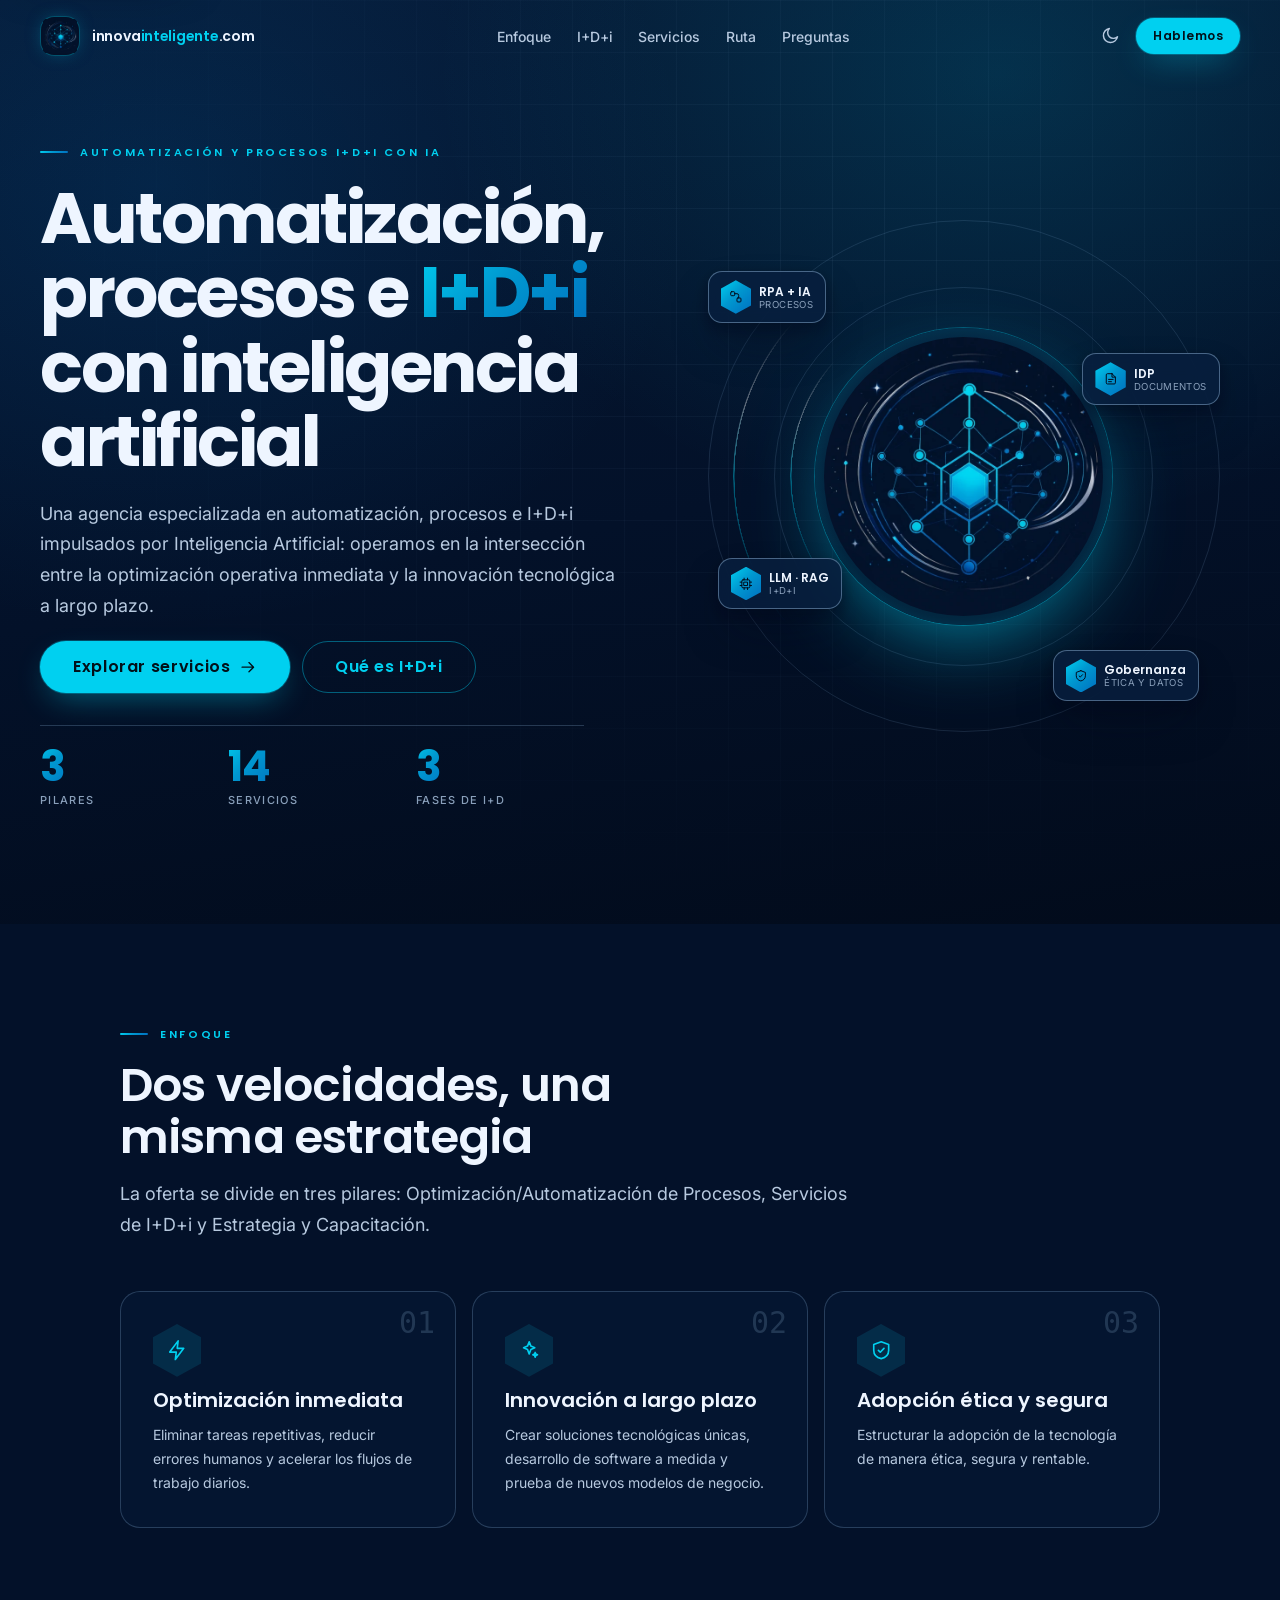
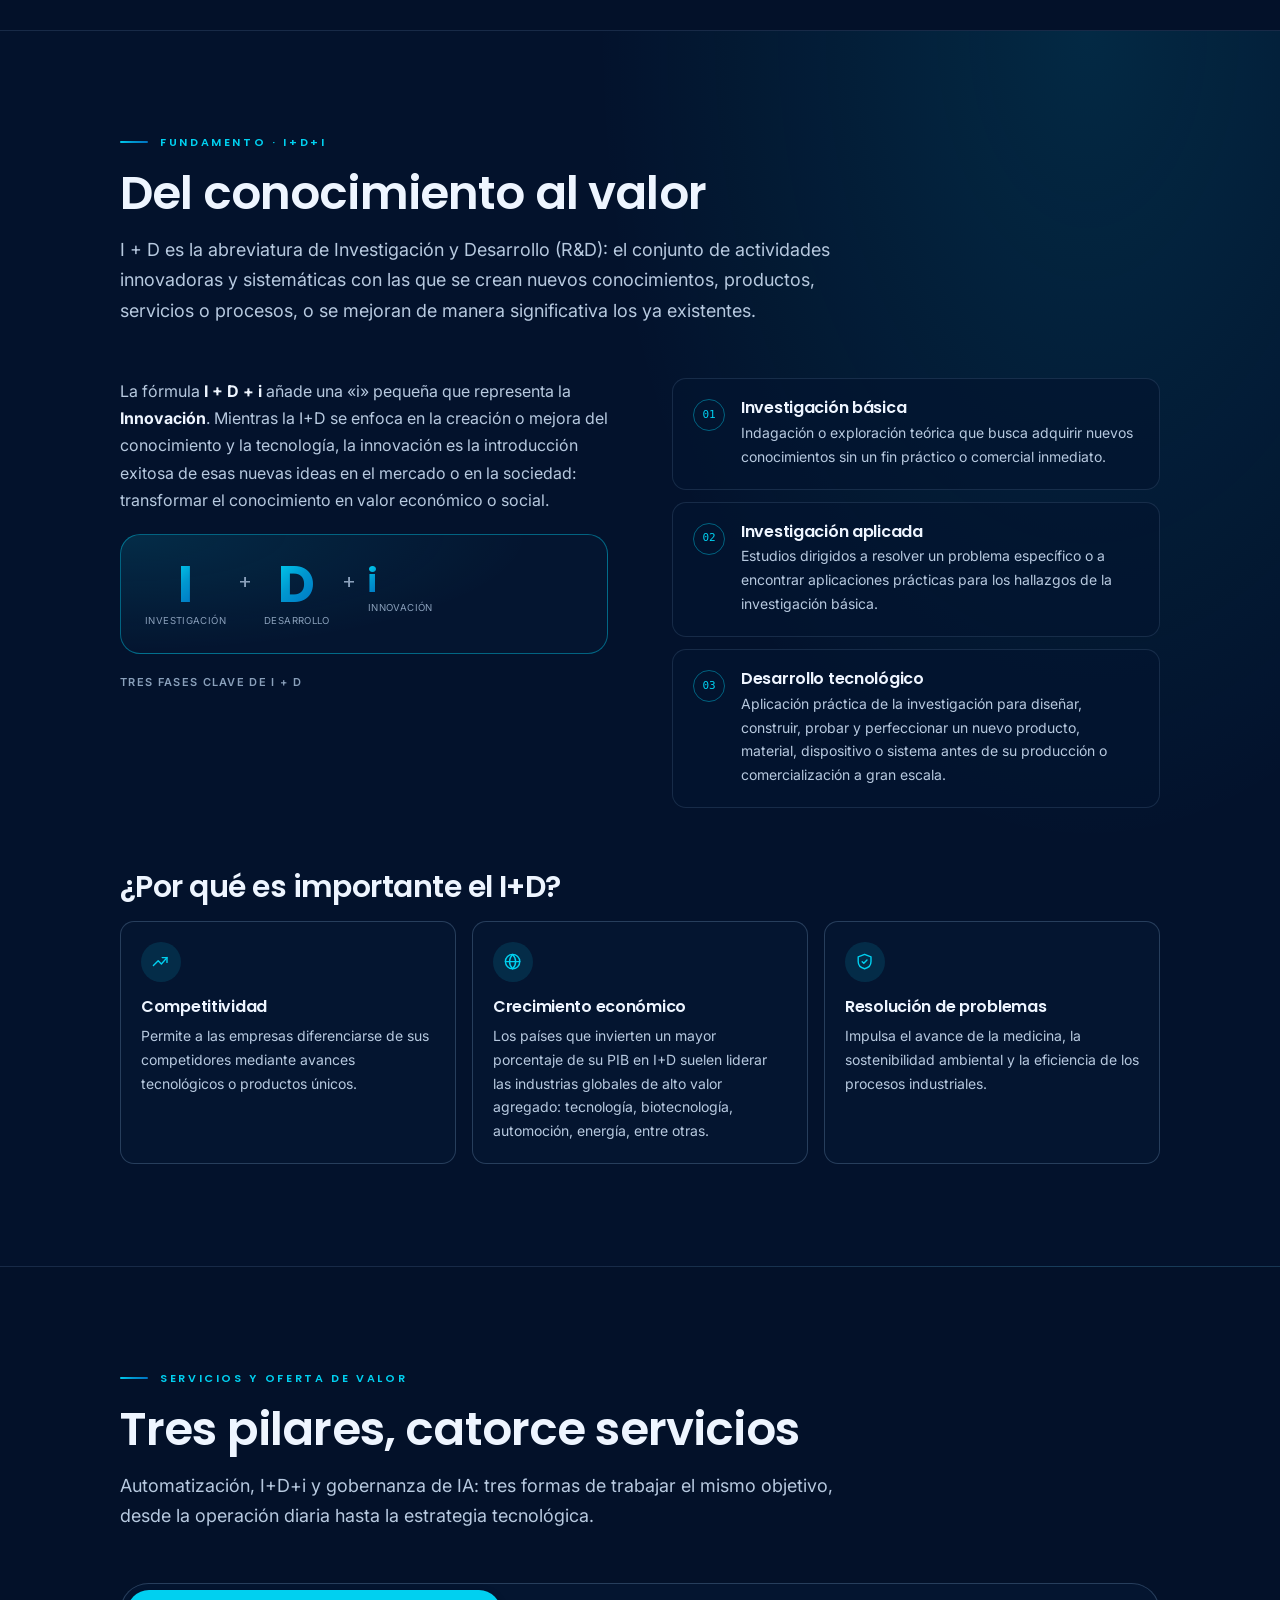
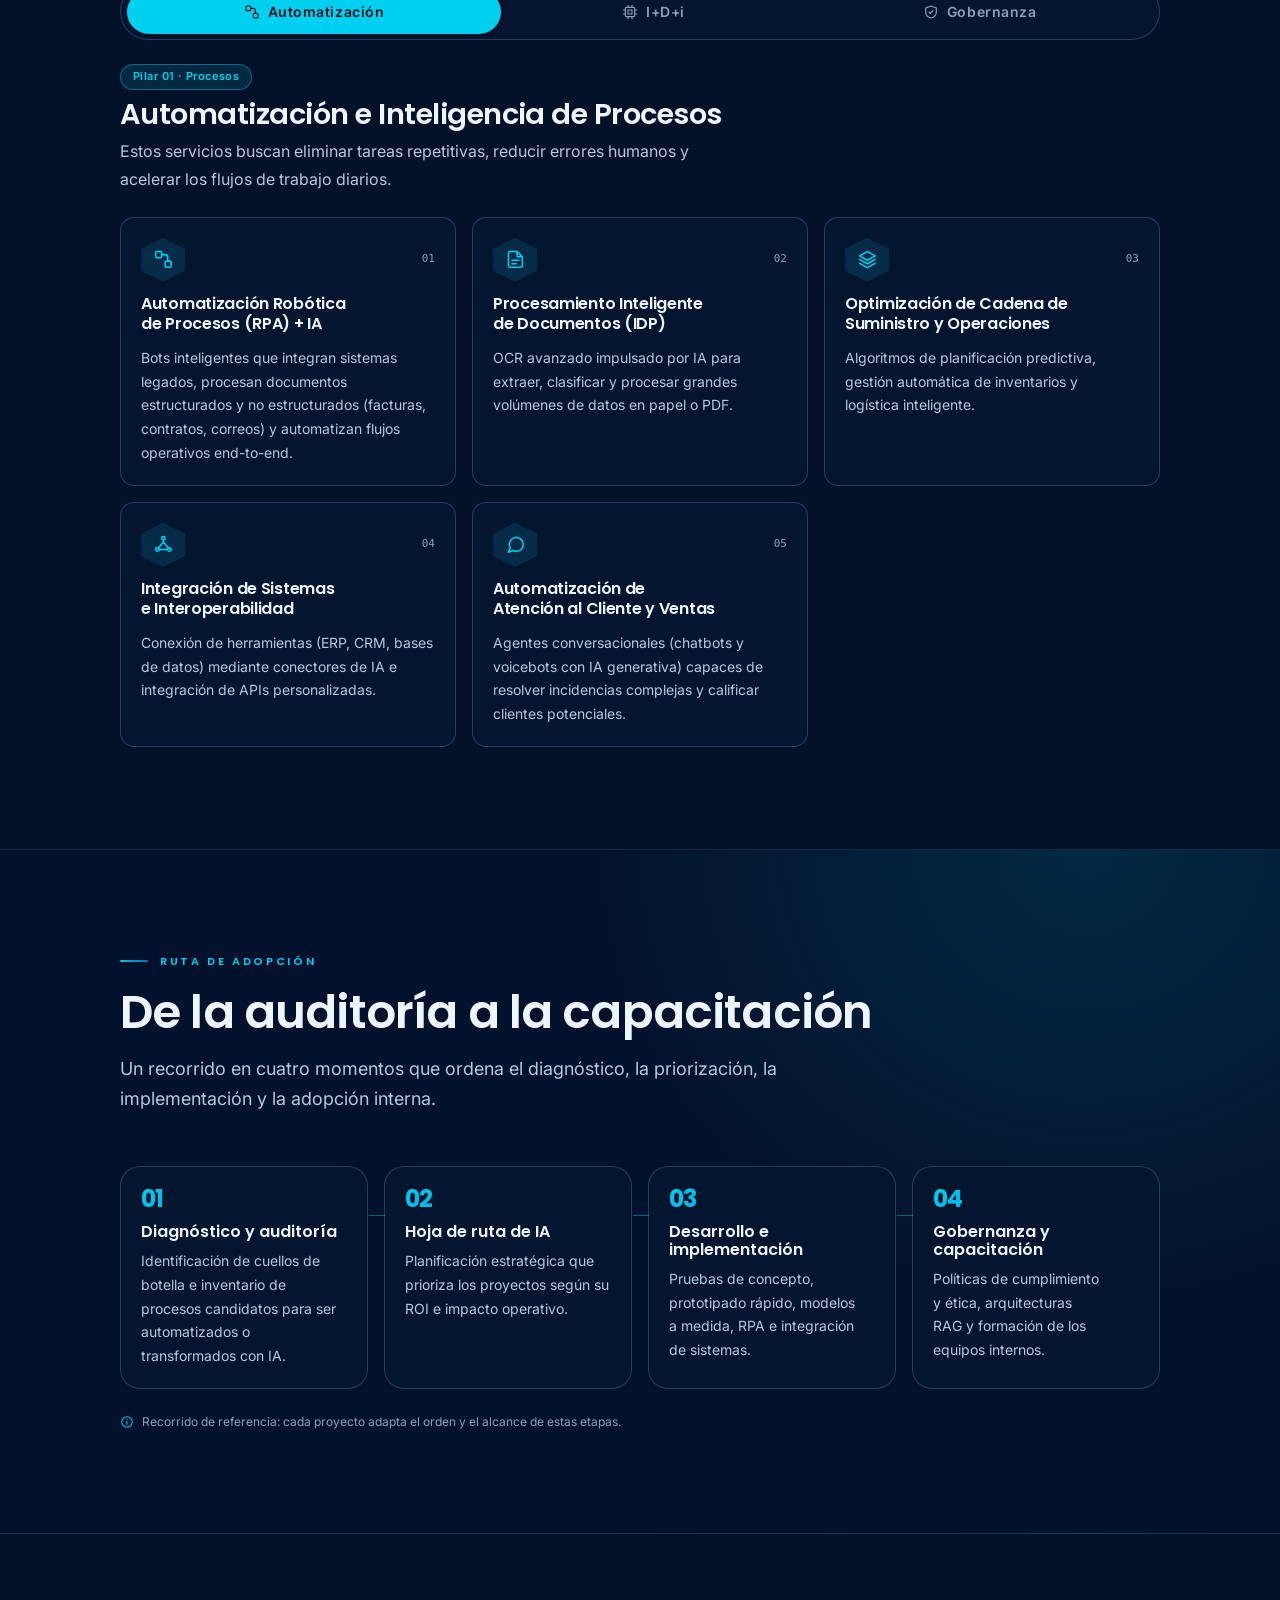
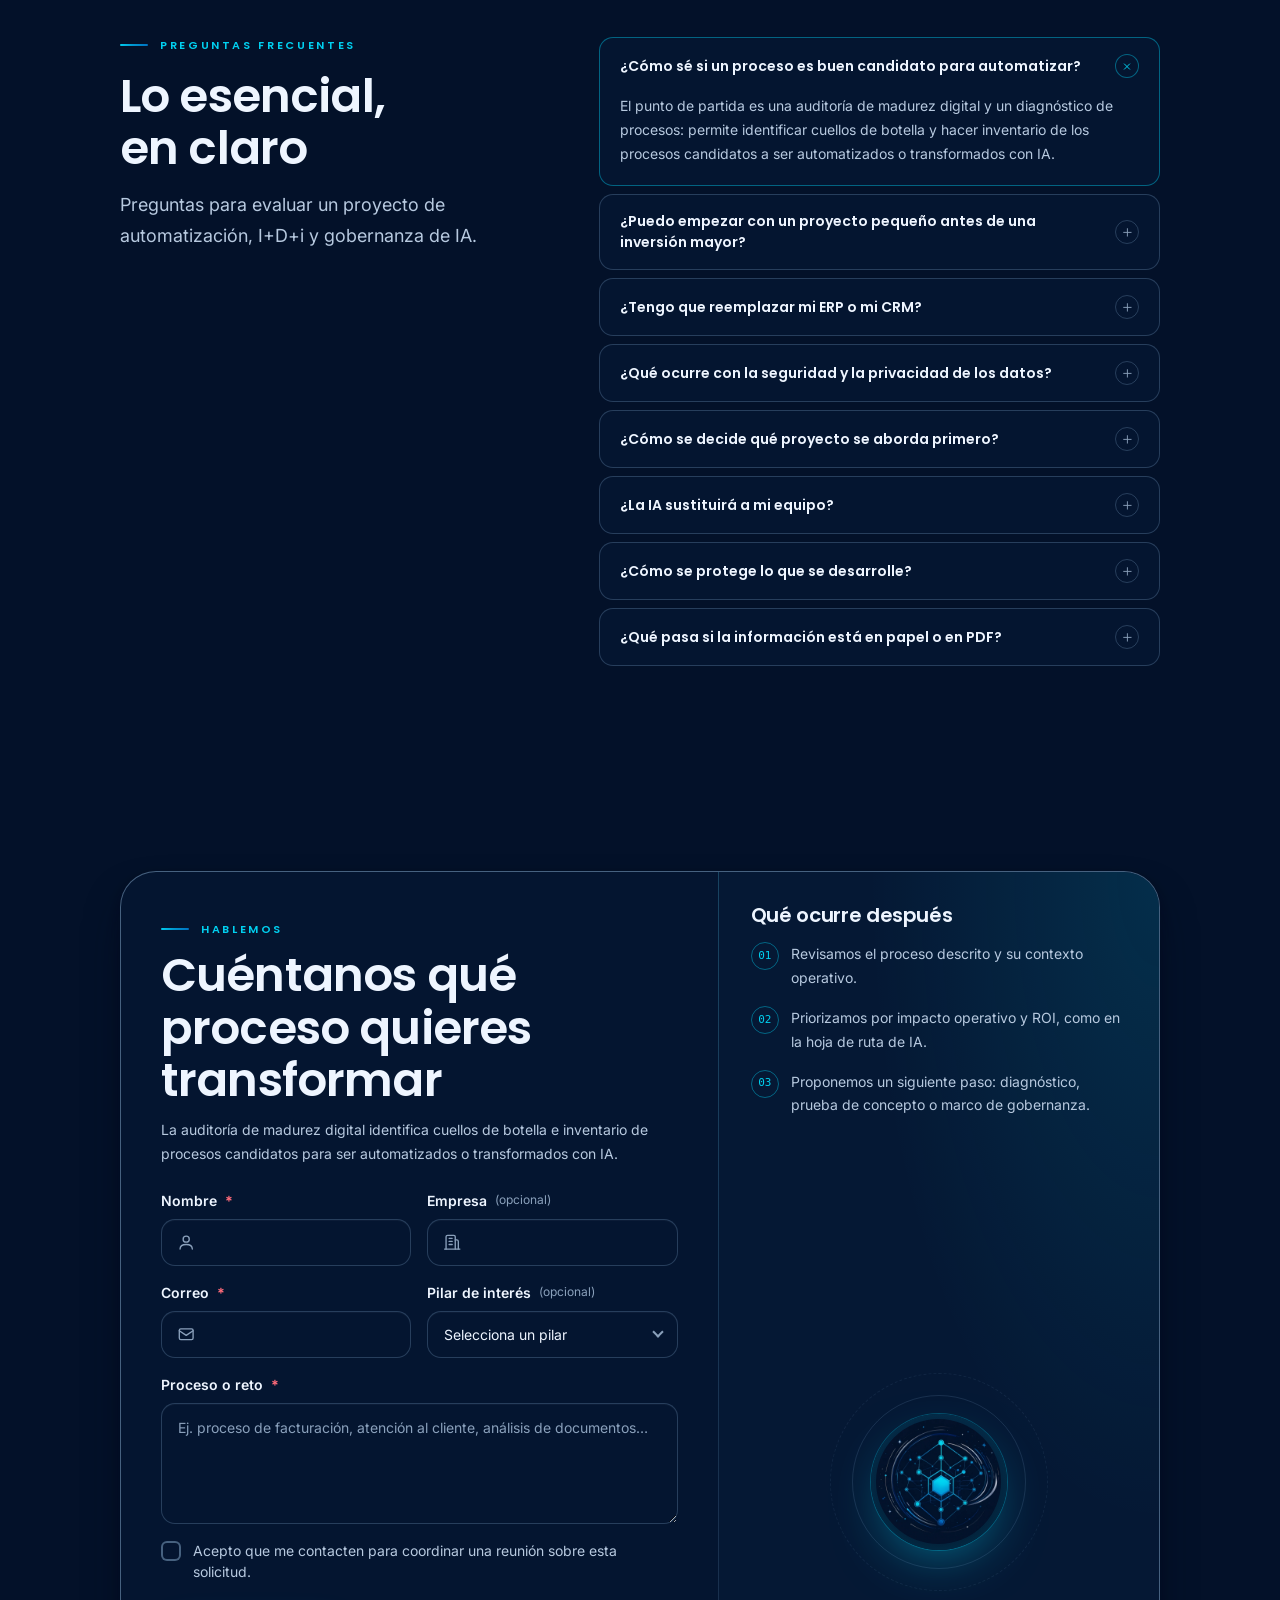
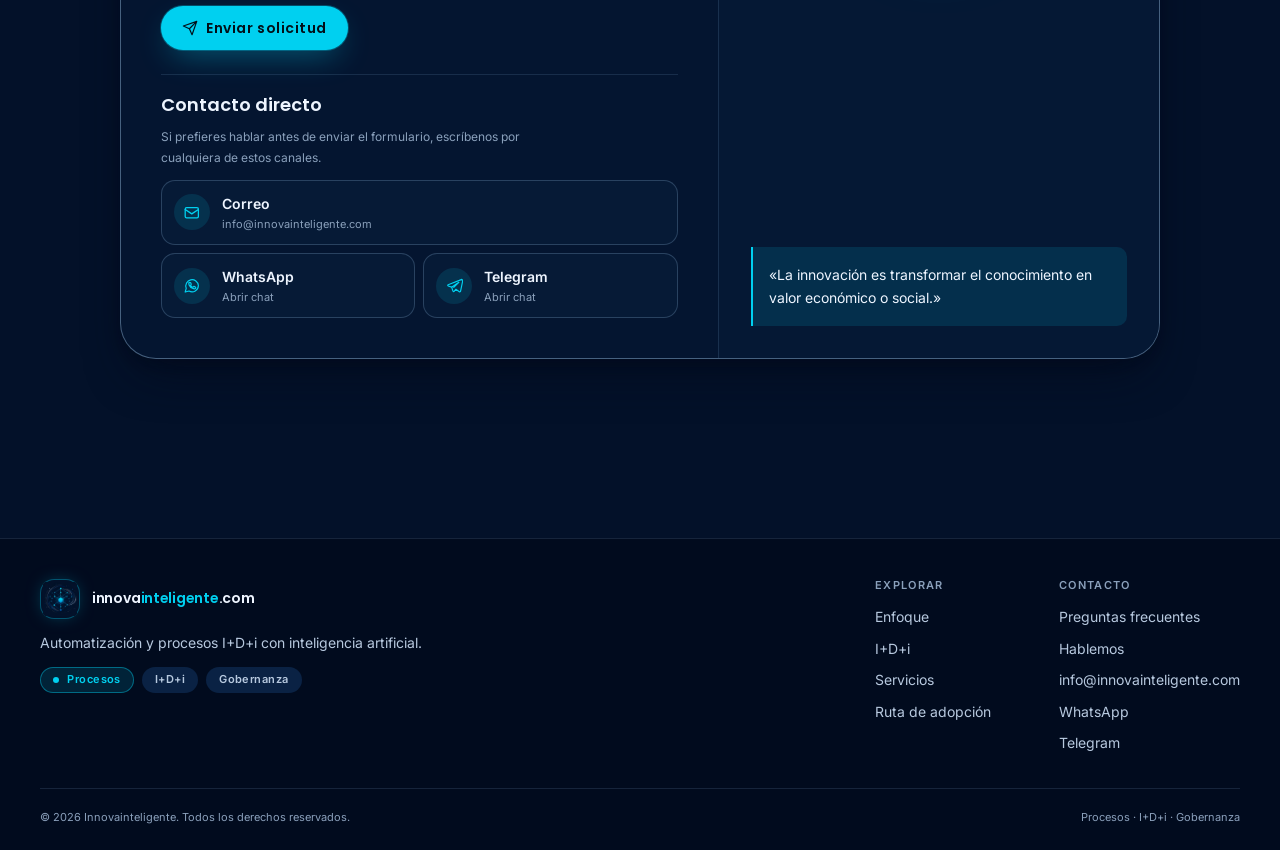
==== landing/index.html @ c74aa30f "Landing page, dashboard de leads y API (Docker + SMTP Stalwart)" ====
<!DOCTYPE html>
<html lang="es" data-theme="dark">
<head>
  <meta charset="utf-8">
  <meta name="viewport" content="width=device-width, initial-scale=1">
  <title>Innovainteligente · Automatización, procesos e I+D+i con IA</title>
  <meta name="description" content="Automatización, procesos e I+D+i impulsados por inteligencia artificial. Optimización operativa inmediata e innovación tecnológica a largo plazo.">
  <meta name="author" content="Innovainteligente">
  <meta name="theme-color" content="#031129" id="meta-theme-color">
  <meta property="og:type" content="website">
  <meta property="og:title" content="Innovainteligente · Automatización, procesos e I+D+i con IA">
  <meta property="og:description" content="Optimización operativa inmediata e innovación tecnológica a largo plazo, con tres pilares: procesos, I+D+i y gobernanza de IA.">
  <meta property="og:image" content="assets/brand/og-image.png">
  <link rel="icon" type="image/png" sizes="32x32" href="assets/brand/favicon-32.png">
  <link rel="icon" type="image/png" sizes="64x64" href="assets/brand/favicon-64.png">
  <link rel="apple-touch-icon" href="assets/brand/favicon-180.png">
  <link rel="preload" href="assets/brand/logo-mark.webp" as="image" type="image/webp">
  <link rel="stylesheet" href="css/fonts.css">
  <link rel="stylesheet" href="css/tokens.css">
  <link rel="stylesheet" href="css/components.css">
  <link rel="stylesheet" href="css/landing.css">
  <script src="js/landing-theme-init.js"></script>
</head>
<body>
  <a class="skip-link" href="#contenido">Saltar al contenido</a>
  <div class="lp-progress" aria-hidden="true"><span id="scroll-progress"></span></div>

  <noscript>
    <style>
      .lp-menu-btn { display: none !important; }
      .lp-nav { display: flex !important; flex-wrap: wrap; gap: var(--space-2) var(--space-4); }
      .lp-tabs .tabs__list { display: none; }
      .lp-tab-panel[hidden] { display: block !important; margin-bottom: var(--space-8); }
      .lp-mobile-panel { display: none !important; }
    </style>
  </noscript>

  <!-- Sprite de iconos de la landing -->
  <svg class="icon-sprite" aria-hidden="true" focusable="false" xmlns="http://www.w3.org/2000/svg">
    <defs>
      <symbol id="i-arrow-right" viewBox="0 0 24 24" fill="none" stroke="currentColor" stroke-width="1.75" stroke-linecap="round" stroke-linejoin="round"><path d="M4 12h15M13 6l6 6-6 6"/></symbol>
      <symbol id="i-arrow-up-right" viewBox="0 0 24 24" fill="none" stroke="currentColor" stroke-width="1.75" stroke-linecap="round" stroke-linejoin="round"><path d="M7 17L17 7M8 7h9v9"/></symbol>
      <symbol id="i-chevron-down" viewBox="0 0 24 24" fill="none" stroke="currentColor" stroke-width="1.75" stroke-linecap="round" stroke-linejoin="round"><path d="M6 9l6 6 6-6"/></symbol>
      <symbol id="i-plus" viewBox="0 0 24 24" fill="none" stroke="currentColor" stroke-width="1.75" stroke-linecap="round" stroke-linejoin="round"><path d="M12 5v14M5 12h14"/></symbol>
      <symbol id="i-check" viewBox="0 0 24 24" fill="none" stroke="currentColor" stroke-width="1.75" stroke-linecap="round" stroke-linejoin="round"><path d="M20 6L9 17l-5-5"/></symbol>
      <symbol id="i-check-circle" viewBox="0 0 24 24" fill="none" stroke="currentColor" stroke-width="1.75" stroke-linecap="round" stroke-linejoin="round"><circle cx="12" cy="12" r="9"/><path d="M8.5 12.2l2.4 2.4 4.6-4.8"/></symbol>
      <symbol id="i-x" viewBox="0 0 24 24" fill="none" stroke="currentColor" stroke-width="1.75" stroke-linecap="round" stroke-linejoin="round"><path d="M18 6L6 18M6 6l12 12"/></symbol>
      <symbol id="i-menu" viewBox="0 0 24 24" fill="none" stroke="currentColor" stroke-width="1.75" stroke-linecap="round" stroke-linejoin="round"><path d="M4 6h16M4 12h16M4 18h16"/></symbol>
      <symbol id="i-sun" viewBox="0 0 24 24" fill="none" stroke="currentColor" stroke-width="1.75" stroke-linecap="round" stroke-linejoin="round"><circle cx="12" cy="12" r="4"/><path d="M12 2v2M12 20v2M2 12h2M20 12h2M4.9 4.9l1.4 1.4M17.7 17.7l1.4 1.4M19.1 4.9l-1.4 1.4M6.3 17.7l-1.4 1.4"/></symbol>
      <symbol id="i-moon" viewBox="0 0 24 24" fill="none" stroke="currentColor" stroke-width="1.75" stroke-linecap="round" stroke-linejoin="round"><path d="M21 12.8A8.5 8.5 0 1111.2 3a6.6 6.6 0 009.8 9.8z"/></symbol>
      <symbol id="i-whatsapp" viewBox="0 0 24 24" fill="none" stroke="currentColor" stroke-width="1.6" stroke-linecap="round" stroke-linejoin="round"><path d="M21 11.6a8.6 8.6 0 01-12.8 7.5L3 20.5l1.4-5.1A8.6 8.6 0 1121 11.6z"/><path d="M8.7 7.9c.2-.4.4-.4.7-.4h.5c.2 0 .4 0 .5.4l.8 1.8c.1.3.1.5-.1.7l-.6.6c-.2.2-.2.4 0 .7.6 1 1.5 1.8 2.6 2.2.3.1.5.1.7-.1l.7-.8c.2-.2.4-.3.6-.2l1.8.8c.3.1.5.3.5.6 0 .8-.6 1.6-1.3 1.8-.5.2-1.2.2-3.2-.6-2-.9-3.6-2.6-4.4-4.3-.4-.9-.6-1.6-.6-2.2 0-.6.2-1.1.5-1.5z"/></symbol>
      <symbol id="i-telegram" viewBox="0 0 24 24" fill="none" stroke="currentColor" stroke-width="1.6" stroke-linecap="round" stroke-linejoin="round"><path d="M21.7 3.3L2.9 10.5c-.8.3-.8 1.5.1 1.7l4.7 1.6 1.8 5.5c.2.7 1.1.9 1.6.3l2.4-2.9 4.7 3.4c.6.4 1.4.1 1.6-.6l3-14.2c.2-1-.7-1.7-1.6-1.4z"/><path d="M8.1 13.5l9.4-6.2-6.9 6.9"/></symbol>
      <symbol id="i-mail" viewBox="0 0 24 24" fill="none" stroke="currentColor" stroke-width="1.75" stroke-linecap="round" stroke-linejoin="round"><rect x="3" y="5" width="18" height="14" rx="2"/><path d="M3 7.5l9 6 9-6"/></symbol>
      <symbol id="i-user" viewBox="0 0 24 24" fill="none" stroke="currentColor" stroke-width="1.75" stroke-linecap="round" stroke-linejoin="round"><circle cx="12" cy="8" r="4"/><path d="M4 21c0-4 3.6-6 8-6s8 2 8 6"/></symbol>
      <symbol id="i-send" viewBox="0 0 24 24" fill="none" stroke="currentColor" stroke-width="1.75" stroke-linecap="round" stroke-linejoin="round"><path d="M22 2L11 13M22 2l-7 20-4-9-9-4 20-7z"/></symbol>
      <symbol id="i-zap" viewBox="0 0 24 24" fill="none" stroke="currentColor" stroke-width="1.75" stroke-linecap="round" stroke-linejoin="round"><path d="M13 2L4 14h7l-1 8 9-12h-7l1-8z"/></symbol>
      <symbol id="i-sparkles" viewBox="0 0 24 24" fill="none" stroke="currentColor" stroke-width="1.75" stroke-linecap="round" stroke-linejoin="round"><path d="M12 3l1.8 4.6L18 9.4l-4.2 1.8L12 16l-1.8-4.8L6 9.4l4.2-1.8L12 3z"/><path d="M18.4 14.4l.7 1.8 1.8.7-1.8.7-.7 1.8-.7-1.8-1.8-.7 1.8-.7.7-1.8z"/></symbol>
      <symbol id="i-shield" viewBox="0 0 24 24" fill="none" stroke="currentColor" stroke-width="1.75" stroke-linecap="round" stroke-linejoin="round"><path d="M12 3l8 3v6c0 5-3.5 8-8 9-4.5-1-8-4-8-9V6l8-3z"/><path d="M9 12.2l2 2 4-4.2"/></symbol>
      <symbol id="i-chart" viewBox="0 0 24 24" fill="none" stroke="currentColor" stroke-width="1.75" stroke-linecap="round" stroke-linejoin="round"><path d="M3 20h18"/><path d="M6 20v-6M11 20V8M16 20v-9M21 20V5"/></symbol>
      <symbol id="i-layers" viewBox="0 0 24 24" fill="none" stroke="currentColor" stroke-width="1.75" stroke-linecap="round" stroke-linejoin="round"><path d="M12 3l9 5-9 5-9-5 9-5z"/><path d="M3 12l9 5 9-5M3 16.5l9 5 9-5"/></symbol>
      <symbol id="i-network" viewBox="0 0 24 24" fill="none" stroke="currentColor" stroke-width="1.75" stroke-linecap="round" stroke-linejoin="round"><circle cx="12" cy="5" r="2"/><circle cx="5" cy="18" r="2"/><circle cx="19" cy="18" r="2"/><path d="M12 7v3.5M11 10.5l-5 6M13 10.5l5 6M7 18h10"/></symbol>
      <symbol id="i-workflow" viewBox="0 0 24 24" fill="none" stroke="currentColor" stroke-width="1.75" stroke-linecap="round" stroke-linejoin="round"><rect x="3" y="3" width="7" height="7" rx="1.5"/><rect x="14" y="14" width="7" height="7" rx="1.5"/><path d="M10 6.5h4a3 3 0 013 3v4"/></symbol>
      <symbol id="i-file" viewBox="0 0 24 24" fill="none" stroke="currentColor" stroke-width="1.75" stroke-linecap="round" stroke-linejoin="round"><path d="M14 3H6a2 2 0 00-2 2v14a2 2 0 002 2h12a2 2 0 002-2V9l-6-6z"/><path d="M14 3v6h6M8 13h8M8 17h5"/></symbol>
      <symbol id="i-cpu" viewBox="0 0 24 24" fill="none" stroke="currentColor" stroke-width="1.75" stroke-linecap="round" stroke-linejoin="round"><rect x="5" y="5" width="14" height="14" rx="2"/><rect x="9" y="9" width="6" height="6"/><path d="M9 2v3M15 2v3M9 19v3M15 19v3M2 9h3M2 15h3M19 9h3M19 15h3"/></symbol>
      <symbol id="i-book" viewBox="0 0 24 24" fill="none" stroke="currentColor" stroke-width="1.75" stroke-linecap="round" stroke-linejoin="round"><path d="M4 4.5A2.5 2.5 0 016.5 2H20v18H6.5A2.5 2.5 0 004 22V4.5z"/><path d="M4 17.5A2.5 2.5 0 016.5 15H20"/></symbol>
      <symbol id="i-search" viewBox="0 0 24 24" fill="none" stroke="currentColor" stroke-width="1.75" stroke-linecap="round" stroke-linejoin="round"><circle cx="11" cy="11" r="7"/><path d="M20 20l-3.6-3.6"/></symbol>
      <symbol id="i-building" viewBox="0 0 24 24" fill="none" stroke="currentColor" stroke-width="1.75" stroke-linecap="round" stroke-linejoin="round"><path d="M4 21V5a2 2 0 012-2h8a2 2 0 012 2v16"/><path d="M16 9h2a2 2 0 012 2v10"/><path d="M2 21h20M8 7h4M8 11h4M8 15h4"/></symbol>
      <symbol id="i-grid" viewBox="0 0 24 24" fill="none" stroke="currentColor" stroke-width="1.75" stroke-linecap="round" stroke-linejoin="round"><rect x="3" y="3" width="7" height="7" rx="1.5"/><rect x="14" y="3" width="7" height="7" rx="1.5"/><rect x="3" y="14" width="7" height="7" rx="1.5"/><rect x="14" y="14" width="7" height="7" rx="1.5"/></symbol>
      <symbol id="i-lock" viewBox="0 0 24 24" fill="none" stroke="currentColor" stroke-width="1.75" stroke-linecap="round" stroke-linejoin="round"><rect x="4" y="10" width="16" height="10" rx="2"/><path d="M8 10V7a4 4 0 018 0v3"/></symbol>
      <symbol id="i-message" viewBox="0 0 24 24" fill="none" stroke="currentColor" stroke-width="1.75" stroke-linecap="round" stroke-linejoin="round"><path d="M21 12a8 8 0 01-11.8 7L4 21l2-5.2A8 8 0 1121 12z"/></symbol>
      <symbol id="i-globe" viewBox="0 0 24 24" fill="none" stroke="currentColor" stroke-width="1.75" stroke-linecap="round" stroke-linejoin="round"><circle cx="12" cy="12" r="9"/><path d="M3 12h18M12 3c2.5 2.5 3.8 5.6 3.8 9s-1.3 6.5-3.8 9c-2.5-2.5-3.8-5.6-3.8-9S9.5 5.5 12 3z"/></symbol>
      <symbol id="i-info" viewBox="0 0 24 24" fill="none" stroke="currentColor" stroke-width="1.75" stroke-linecap="round" stroke-linejoin="round"><circle cx="12" cy="12" r="9"/><path d="M12 11v5M12 7.6v.4"/></symbol>
      <symbol id="i-alert-circle" viewBox="0 0 24 24" fill="none" stroke="currentColor" stroke-width="1.75" stroke-linecap="round" stroke-linejoin="round"><circle cx="12" cy="12" r="9"/><path d="M12 8v5M12 16.4v.6"/></symbol>
      <symbol id="i-hexagon" viewBox="0 0 24 24" fill="none" stroke="currentColor" stroke-width="1.75" stroke-linecap="round" stroke-linejoin="round"><path d="M12 2.6l8.2 4.7v9.4L12 21.4 3.8 16.7V7.3L12 2.6z"/></symbol>
      <symbol id="i-trending" viewBox="0 0 24 24" fill="none" stroke="currentColor" stroke-width="1.75" stroke-linecap="round" stroke-linejoin="round"><path d="M3 17l6-6 4 4 7-8"/><path d="M14 7h6v6"/></symbol>
    </defs>
  </svg>

  <header class="lp-header theme-ink" id="cabecera">
    <div class="container container--wide lp-header__inner">
      <a class="lp-brand" href="#inicio" aria-label="Innovainteligente, inicio">
        <span class="lp-brand__tile" aria-hidden="true">
          <img src="assets/brand/logo-mark.webp" alt="" width="640" height="640">
        </span>
        <span class="lp-brand__name">innova<span>inteligente</span>.com</span>
      </a>

      <nav class="lp-nav" aria-label="Navegación principal">
        <a class="lp-nav__link" href="#enfoque">Enfoque</a>
        <a class="lp-nav__link" href="#id">I+D+i</a>
        <a class="lp-nav__link" href="#servicios">Servicios</a>
        <a class="lp-nav__link" href="#ruta">Ruta</a>
        <a class="lp-nav__link" href="#faq">Preguntas</a>
      </nav>

      <div class="lp-header__actions">
        <button class="btn btn--icon btn--sm btn--ghost theme-toggle" id="theme-toggle" type="button" aria-label="Cambiar a tema claro" aria-pressed="false">
          <svg class="icon icon--sm icon-moon" aria-hidden="true" focusable="false"><use href="#i-moon"></use></svg>
          <svg class="icon icon--sm icon-sun" aria-hidden="true" focusable="false"><use href="#i-sun"></use></svg>
        </button>
        <a class="btn btn--primary btn--sm lp-header__cta" href="#contacto">Hablemos</a>
        <button class="btn btn--icon btn--sm btn--ghost lp-menu-btn" id="menu-toggle" type="button" aria-expanded="false" aria-controls="menu-movil" aria-label="Abrir menú">
          <svg class="icon icon--menu" aria-hidden="true" focusable="false"><use href="#i-menu"></use></svg>
          <svg class="icon icon--close" aria-hidden="true" focusable="false"><use href="#i-x"></use></svg>
        </button>
      </div>
    </div>

    <div class="lp-mobile-panel" id="menu-movil" hidden>
      <nav class="lp-mobile-panel__nav" aria-label="Navegación móvil">
        <a href="#enfoque">Enfoque</a>
        <a href="#id">I+D+i</a>
        <a href="#servicios">Servicios</a>
        <a href="#ruta">Ruta de adopción</a>
        <a href="#faq">Preguntas frecuentes</a>
        <a href="#contacto">Hablemos</a>
      </nav>
      <p class="lp-mobile-panel__note">Automatización y procesos I+D+i con IA.</p>
    </div>
  </header>

  <noscript>
    <p class="lp-noscript">JavaScript está desactivado: se muestran los tres pilares de servicio a la vez y el formulario no puede validarse.</p>
  </noscript>

  <main id="contenido" tabindex="-1">
    <!-- ================================ HERO ================================ -->
    <section class="lp-hero theme-ink" id="inicio" aria-labelledby="hero-title">
      <div class="lp-hero__grid" aria-hidden="true"></div>
      <div class="container container--wide lp-hero__inner">
        <div class="lp-hero__copy">
          <span class="kicker">Automatización y procesos I+D+i con IA</span>
          <h1 class="lp-hero__title" id="hero-title">Automatización, procesos e <span class="lp-gradient">I+D+i</span> con inteligencia artificial</h1>
          <p class="lp-hero__lead">Una agencia especializada en automatización, procesos e I+D+i impulsados por Inteligencia Artificial: operamos en la intersección entre la optimización operativa inmediata y la innovación tecnológica a largo plazo.</p>
          <div class="lp-hero__actions">
            <a class="btn btn--primary btn--lg" href="#servicios">
              Explorar servicios
              <svg class="icon" aria-hidden="true" focusable="false"><use href="#i-arrow-right"></use></svg>
            </a>
            <a class="btn btn--outline btn--lg" href="#id">Qué es I+D+i</a>
          </div>
          <dl class="lp-hero__stats">
            <div class="lp-stat">
              <dt>Pilares</dt>
              <dd><span class="lp-stat__value" data-count="3">3</span></dd>
            </div>
            <div class="lp-stat">
              <dt>Servicios</dt>
              <dd><span class="lp-stat__value" data-count="14">14</span></dd>
            </div>
            <div class="lp-stat">
              <dt>Fases de I+D</dt>
              <dd><span class="lp-stat__value" data-count="3">3</span></dd>
            </div>
          </dl>
        </div>

        <div class="lp-hero__visual" aria-hidden="true">
          <div class="lp-stage">
            <div class="lp-stage__ring lp-stage__ring--outer"></div>
            <div class="lp-stage__ring lp-stage__ring--inner"></div>
            <span class="orbit"></span>
            <span class="orbit orbit--reverse orbit--inner"></span>
            <div class="lp-stage__mark">
              <img src="assets/brand/logo-mark.webp" alt="" width="640" height="640">
            </div>
            <div class="lp-float lp-float--a">
              <span class="hex" style="--hex-size:1.9rem"><svg aria-hidden="true" focusable="false"><use href="#i-workflow"></use></svg></span>
              <span><strong>RPA + IA</strong><small>Procesos</small></span>
            </div>
            <div class="lp-float lp-float--b">
              <span class="hex" style="--hex-size:1.9rem"><svg aria-hidden="true" focusable="false"><use href="#i-file"></use></svg></span>
              <span><strong>IDP</strong><small>Documentos</small></span>
            </div>
            <div class="lp-float lp-float--c">
              <span class="hex" style="--hex-size:1.9rem"><svg aria-hidden="true" focusable="false"><use href="#i-cpu"></use></svg></span>
              <span><strong>LLM · RAG</strong><small>I+D+i</small></span>
            </div>
            <div class="lp-float lp-float--d">
              <span class="hex" style="--hex-size:1.9rem"><svg aria-hidden="true" focusable="false"><use href="#i-shield"></use></svg></span>
              <span><strong>Gobernanza</strong><small>Ética y datos</small></span>
            </div>
          </div>
        </div>
      </div>
    </section>

    <!-- =============================== ENFOQUE =============================== -->
    <section class="lp-section" id="enfoque" aria-labelledby="enfoque-title">
      <div class="container">
        <div class="lp-section__head" data-reveal>
          <span class="lp-eyebrow">Enfoque</span>
          <h2 class="lp-section__title" id="enfoque-title">Dos velocidades, una misma estrategia</h2>
          <p class="lp-section__lead">La oferta se divide en tres pilares: Optimización/Automatización de Procesos, Servicios de I+D+i y Estrategia y Capacitación.</p>
        </div>

        <div class="lp-pillars">
          <article class="lp-pillar" data-reveal>
            <span class="lp-pillar__icon" aria-hidden="true"><svg><use href="#i-zap"></use></svg></span>
            <span class="lp-pillar__num" aria-hidden="true">01</span>
            <h3>Optimización inmediata</h3>
            <p>Eliminar tareas repetitivas, reducir errores humanos y acelerar los flujos de trabajo diarios.</p>
          </article>
          <article class="lp-pillar" data-reveal>
            <span class="lp-pillar__icon" aria-hidden="true"><svg><use href="#i-sparkles"></use></svg></span>
            <span class="lp-pillar__num" aria-hidden="true">02</span>
            <h3>Innovación a largo plazo</h3>
            <p>Crear soluciones tecnológicas únicas, desarrollo de software a medida y prueba de nuevos modelos de negocio.</p>
          </article>
          <article class="lp-pillar" data-reveal>
            <span class="lp-pillar__icon" aria-hidden="true"><svg><use href="#i-shield"></use></svg></span>
            <span class="lp-pillar__num" aria-hidden="true">03</span>
            <h3>Adopción ética y segura</h3>
            <p>Estructurar la adopción de la tecnología de manera ética, segura y rentable.</p>
          </article>
        </div>
      </div>
    </section>

    <!-- ================================ I+D+i ================================ -->
    <section class="lp-section lp-section--band" id="id" aria-labelledby="id-title">
      <div class="container">
        <div class="lp-section__head" data-reveal>
          <span class="lp-eyebrow">Fundamento · I+D+i</span>
          <h2 class="lp-section__title" id="id-title">Del conocimiento al valor</h2>
          <p class="lp-section__lead">I + D es la abreviatura de Investigación y Desarrollo (R&amp;D): el conjunto de actividades innovadoras y sistemáticas con las que se crean nuevos conocimientos, productos, servicios o procesos, o se mejoran de manera significativa los ya existentes.</p>
        </div>

        <div class="lp-id">
          <div class="lp-id__intro" data-reveal>
            <p class="lp-id__text">La fórmula <strong>I + D + i</strong> añade una «i» pequeña que representa la <strong>Innovación</strong>. Mientras la I+D se enfoca en la creación o mejora del conocimiento y la tecnología, la innovación es la introducción exitosa de esas nuevas ideas en el mercado o en la sociedad: transformar el conocimiento en valor económico o social.</p>
            <div class="lp-formula" role="img" aria-label="Investigación más Desarrollo más Innovación">
              <div class="lp-formula__group">
                <span class="lp-formula__item">I</span>
                <small>Investigación</small>
              </div>
              <span class="lp-formula__op" aria-hidden="true">+</span>
              <div class="lp-formula__group">
                <span class="lp-formula__item">D</span>
                <small>Desarrollo</small>
              </div>
              <span class="lp-formula__op" aria-hidden="true">+</span>
              <div class="lp-formula__group">
                <span class="lp-formula__item lp-formula__item--small">i</span>
                <small>Innovación</small>
              </div>
            </div>
            <p class="lp-id__caption">Tres fases clave de I + D</p>
          </div>

          <ol class="lp-phases" data-reveal>
            <li class="lp-phase">
              <span class="lp-phase__index">01</span>
              <div>
                <h3>Investigación básica</h3>
                <p>Indagación o exploración teórica que busca adquirir nuevos conocimientos sin un fin práctico o comercial inmediato.</p>
              </div>
            </li>
            <li class="lp-phase">
              <span class="lp-phase__index">02</span>
              <div>
                <h3>Investigación aplicada</h3>
                <p>Estudios dirigidos a resolver un problema específico o a encontrar aplicaciones prácticas para los hallazgos de la investigación básica.</p>
              </div>
            </li>
            <li class="lp-phase">
              <span class="lp-phase__index">03</span>
              <div>
                <h3>Desarrollo tecnológico</h3>
                <p>Aplicación práctica de la investigación para diseñar, construir, probar y perfeccionar un nuevo producto, material, dispositivo o sistema antes de su producción o comercialización a gran escala.</p>
              </div>
            </li>
          </ol>
        </div>

        <div class="lp-why">
          <div class="lp-why__head" data-reveal>
            <h3>¿Por qué es importante el I+D?</h3>
          </div>
          <div class="lp-why__grid">
            <article class="lp-why__card" data-reveal>
              <span class="lp-why__icon" aria-hidden="true"><svg><use href="#i-trending"></use></svg></span>
              <h4>Competitividad</h4>
              <p>Permite a las empresas diferenciarse de sus competidores mediante avances tecnológicos o productos únicos.</p>
            </article>
            <article class="lp-why__card" data-reveal>
              <span class="lp-why__icon" aria-hidden="true"><svg><use href="#i-globe"></use></svg></span>
              <h4>Crecimiento económico</h4>
              <p>Los países que invierten un mayor porcentaje de su PIB en I+D suelen liderar las industrias globales de alto valor agregado: tecnología, biotecnología, automoción, energía, entre otras.</p>
            </article>
            <article class="lp-why__card" data-reveal>
              <span class="lp-why__icon" aria-hidden="true"><svg><use href="#i-shield"></use></svg></span>
              <h4>Resolución de problemas</h4>
              <p>Impulsa el avance de la medicina, la sostenibilidad ambiental y la eficiencia de los procesos industriales.</p>
            </article>
          </div>
        </div>
      </div>
    </section>

    <!-- =============================== SERVICIOS =============================== -->
    <section class="lp-section" id="servicios" aria-labelledby="servicios-title">
      <div class="container">
        <div class="lp-section__head" data-reveal>
          <span class="lp-eyebrow">Servicios y oferta de valor</span>
          <h2 class="lp-section__title" id="servicios-title">Tres pilares, catorce servicios</h2>
          <p class="lp-section__lead">Automatización, I+D+i y gobernanza de IA: tres formas de trabajar el mismo objetivo, desde la operación diaria hasta la estrategia tecnológica.</p>
        </div>

        <div class="tabs lp-tabs" id="pilares" data-reveal>
          <div class="tabs__list" role="tablist" aria-label="Pilares de servicio">
            <button class="tab" id="tab-procesos" role="tab" aria-selected="true" aria-controls="panel-procesos" tabindex="0">
              <svg class="icon icon--sm" aria-hidden="true" focusable="false"><use href="#i-workflow"></use></svg>
              <span class="tab-label tab-label--long">Automatización</span>
              <span class="tab-label tab-label--short">Procesos</span>
            </button>
            <button class="tab" id="tab-idi" role="tab" aria-selected="false" aria-controls="panel-idi" tabindex="-1">
              <svg class="icon icon--sm" aria-hidden="true" focusable="false"><use href="#i-cpu"></use></svg>
              <span class="tab-label">I+D+i</span>
            </button>
            <button class="tab" id="tab-gob" role="tab" aria-selected="false" aria-controls="panel-gob" tabindex="-1">
              <svg class="icon icon--sm" aria-hidden="true" focusable="false"><use href="#i-shield"></use></svg>
              <span class="tab-label">Gobernanza</span>
            </button>
          </div>

          <div class="tabs__panel lp-tab-panel" id="panel-procesos" role="tabpanel" aria-labelledby="tab-procesos" tabindex="0">
            <div class="lp-pillar-lead">
              <span class="badge badge--accent">Pilar 01 · Procesos</span>
              <h3>Automatización e Inteligencia de Procesos</h3>
              <p>Estos servicios buscan eliminar tareas repetitivas, reducir errores humanos y acelerar los flujos de trabajo diarios.</p>
            </div>
            <div class="lp-services">
              <article class="service-card"><div class="service-card__head"><span class="card__icon" aria-hidden="true"><svg><use href="#i-workflow"></use></svg></span><span class="lp-service__num">01</span></div><h4 class="service-card__title">Automatización Robótica de Procesos (RPA) + IA</h4><p class="service-card__text">Bots inteligentes que integran sistemas legados, procesan documentos estructurados y no estructurados (facturas, contratos, correos) y automatizan flujos operativos end-to-end.</p></article>
              <article class="service-card"><div class="service-card__head"><span class="card__icon" aria-hidden="true"><svg><use href="#i-file"></use></svg></span><span class="lp-service__num">02</span></div><h4 class="service-card__title">Procesamiento Inteligente de Documentos (IDP)</h4><p class="service-card__text">OCR avanzado impulsado por IA para extraer, clasificar y procesar grandes volúmenes de datos en papel o PDF.</p></article>
              <article class="service-card"><div class="service-card__head"><span class="card__icon" aria-hidden="true"><svg><use href="#i-layers"></use></svg></span><span class="lp-service__num">03</span></div><h4 class="service-card__title">Optimización de Cadena de Suministro y Operaciones</h4><p class="service-card__text">Algoritmos de planificación predictiva, gestión automática de inventarios y logística inteligente.</p></article>
              <article class="service-card"><div class="service-card__head"><span class="card__icon" aria-hidden="true"><svg><use href="#i-network"></use></svg></span><span class="lp-service__num">04</span></div><h4 class="service-card__title">Integración de Sistemas e Interoperabilidad</h4><p class="service-card__text">Conexión de herramientas (ERP, CRM, bases de datos) mediante conectores de IA e integración de APIs personalizadas.</p></article>
              <article class="service-card"><div class="service-card__head"><span class="card__icon" aria-hidden="true"><svg><use href="#i-message"></use></svg></span><span class="lp-service__num">05</span></div><h4 class="service-card__title">Automatización de Atención al Cliente y Ventas</h4><p class="service-card__text">Agentes conversacionales (chatbots y voicebots con IA generativa) capaces de resolver incidencias complejas y calificar clientes potenciales.</p></article>
            </div>
          </div>

          <div class="tabs__panel lp-tab-panel" id="panel-idi" role="tabpanel" aria-labelledby="tab-idi" tabindex="0" hidden>
            <div class="lp-pillar-lead">
              <span class="badge badge--accent">Pilar 02 · I+D+i</span>
              <h3>Investigación, Desarrollo e Innovación</h3>
              <p>Se enfoca en crear soluciones tecnológicas únicas, desarrollo de software a medida y prueba de nuevos modelos de negocio.</p>
            </div>
            <div class="lp-services">
              <article class="service-card"><div class="service-card__head"><span class="card__icon" aria-hidden="true"><svg><use href="#i-cpu"></use></svg></span><span class="lp-service__num">06</span></div><h4 class="service-card__title">Desarrollo de Modelos de IA a Medida</h4><p class="service-card__text">Entrenamiento y ajuste fino (fine-tuning) de machine learning, visión por computador y modelos de lenguaje (LLM) adaptados a la data específica del cliente.</p></article>
              <article class="service-card"><div class="service-card__head"><span class="card__icon" aria-hidden="true"><svg><use href="#i-zap"></use></svg></span><span class="lp-service__num">07</span></div><h4 class="service-card__title">Pruebas de Concepto (PoC) y Prototipado Rápido</h4><p class="service-card__text">Creación de productos mínimos viables (MVP) con IA para validar hipótesis de negocio o tecnológicas antes de realizar inversiones mayores.</p></article>
              <article class="service-card"><div class="service-card__head"><span class="card__icon" aria-hidden="true"><svg><use href="#i-book"></use></svg></span><span class="lp-service__num">08</span></div><h4 class="service-card__title">Consultoría y Gestión de Fondos de I+D+i</h4><p class="service-card__text">Asesoramiento técnico y estructuración de proyectos de innovación para acceder a incentivos fiscales, deducciones tributarias o subvenciones públicas de I+D+i.</p></article>
              <article class="service-card"><div class="service-card__head"><span class="card__icon" aria-hidden="true"><svg><use href="#i-chart"></use></svg></span><span class="lp-service__num">09</span></div><h4 class="service-card__title">Analítica Predictiva y Prescriptiva</h4><p class="service-card__text">Modelado de datos para predecir comportamientos de mercado, fuga de clientes (churn), mantenimiento predictivo de maquinaria o análisis de riesgo financiero.</p></article>
              <article class="service-card"><div class="service-card__head"><span class="card__icon" aria-hidden="true"><svg><use href="#i-shield"></use></svg></span><span class="lp-service__num">10</span></div><h4 class="service-card__title">Generación de Propiedad Intelectual</h4><p class="service-card__text">Identificación y registro de patentes, algoritmos o software propio derivados de las investigaciones desarrolladas para la empresa.</p></article>
            </div>
          </div>

          <div class="tabs__panel lp-tab-panel" id="panel-gob" role="tabpanel" aria-labelledby="tab-gob" tabindex="0" hidden>
            <div class="lp-pillar-lead">
              <span class="badge badge--accent">Pilar 03 · Gobernanza</span>
              <h3>Transformación Estratégica y Gobernanza de IA</h3>
              <p>Servicios orientados a estructurar la adopción de la tecnología de manera ética, segura y rentable.</p>
            </div>
            <div class="lp-services">
              <article class="service-card"><div class="service-card__head"><span class="card__icon" aria-hidden="true"><svg><use href="#i-search"></use></svg></span><span class="lp-service__num">11</span></div><h4 class="service-card__title">Auditoría de Madurez Digital y Diagnóstico de Procesos</h4><p class="service-card__text">Identificación de cuellos de botella e inventario de procesos candidatos para ser automatizados o transformados con IA.</p></article>
              <article class="service-card"><div class="service-card__head"><span class="card__icon" aria-hidden="true"><svg><use href="#i-grid"></use></svg></span><span class="lp-service__num">12</span></div><h4 class="service-card__title">Diseño de la Hoja de Ruta de IA (AI Roadmap)</h4><p class="service-card__text">Planificación estratégica que define la prioridad de los proyectos según su ROI (Retorno de Inversión) e impacto operativo.</p></article>
              <article class="service-card"><div class="service-card__head"><span class="card__icon" aria-hidden="true"><svg><use href="#i-lock"></use></svg></span><span class="lp-service__num">13</span></div><h4 class="service-card__title">Gobernanza de Datos y Ética en IA</h4><p class="service-card__text">Políticas de cumplimiento normativo (privacidad, seguridad, auditoría de sesgos en algoritmos) e implementación de arquitecturas RAG para entornos corporativos seguros.</p></article>
              <article class="service-card"><div class="service-card__head"><span class="card__icon" aria-hidden="true"><svg><use href="#i-user"></use></svg></span><span class="lp-service__num">14</span></div><h4 class="service-card__title">Capacitación y Cambio Cultural (Up-skilling)</h4><p class="service-card__text">Formación de equipos internos en el uso de herramientas de IA, ingeniería de prompts (prompt engineering) y gestión del cambio organizacional para evitar el rechazo a la automatización.</p></article>
            </div>
          </div>
        </div>
      </div>
    </section>

    <!-- ================================= RUTA ================================= -->
    <section class="lp-section lp-section--band" id="ruta" aria-labelledby="ruta-title">
      <div class="container">
        <div class="lp-section__head" data-reveal>
          <span class="lp-eyebrow">Ruta de adopción</span>
          <h2 class="lp-section__title" id="ruta-title">De la auditoría a la capacitación</h2>
          <p class="lp-section__lead">Un recorrido en cuatro momentos que ordena el diagnóstico, la priorización, la implementación y la adopción interna.</p>
        </div>

        <ol class="lp-route">
          <li class="lp-route__step" data-reveal>
            <span class="lp-route__num">01</span>
            <h3>Diagnóstico y auditoría</h3>
            <p>Identificación de cuellos de botella e inventario de procesos candidatos para ser automatizados o transformados con IA.</p>
          </li>
          <li class="lp-route__step" data-reveal>
            <span class="lp-route__num">02</span>
            <h3>Hoja de ruta de IA</h3>
            <p>Planificación estratégica que prioriza los proyectos según su ROI e impacto operativo.</p>
          </li>
          <li class="lp-route__step" data-reveal>
            <span class="lp-route__num">03</span>
            <h3>Desarrollo e implementación</h3>
            <p>Pruebas de concepto, prototipado rápido, modelos a medida, RPA e integración de sistemas.</p>
          </li>
          <li class="lp-route__step" data-reveal>
            <span class="lp-route__num">04</span>
            <h3>Gobernanza y capacitación</h3>
            <p>Políticas de cumplimiento y ética, arquitecturas RAG y formación de los equipos internos.</p>
          </li>
        </ol>
        <p class="lp-note" data-reveal><svg class="icon icon--xs" aria-hidden="true" focusable="false"><use href="#i-info"></use></svg> Recorrido de referencia: cada proyecto adapta el orden y el alcance de estas etapas.</p>
      </div>
    </section>

    <!-- ================================== FAQ ================================== -->
    <section class="lp-section" id="faq" aria-labelledby="faq-title">
      <div class="container lp-faq">
        <div class="lp-faq__head" data-reveal>
          <span class="lp-eyebrow">Preguntas frecuentes</span>
          <h2 class="lp-section__title" id="faq-title">Lo esencial, en claro</h2>
          <p class="lp-section__lead">Preguntas para evaluar un proyecto de automatización, I+D+i y gobernanza de IA.</p>
        </div>

        <div class="accordion lp-accordion" data-reveal>
          <details class="accordion__item" open>
            <summary class="accordion__trigger">¿Cómo sé si un proceso es buen candidato para automatizar?<span class="accordion__icon"><svg aria-hidden="true" focusable="false"><use href="#i-plus"></use></svg></span></summary>
            <div class="accordion__content"><p>El punto de partida es una auditoría de madurez digital y un diagnóstico de procesos: permite identificar cuellos de botella y hacer inventario de los procesos candidatos a ser automatizados o transformados con IA.</p></div>
          </details>
          <details class="accordion__item">
            <summary class="accordion__trigger">¿Puedo empezar con un proyecto pequeño antes de una inversión mayor?<span class="accordion__icon"><svg aria-hidden="true" focusable="false"><use href="#i-plus"></use></svg></span></summary>
            <div class="accordion__content"><p>Sí. Las pruebas de concepto (PoC) y el prototipado rápido permiten crear productos mínimos viables con IA para validar hipótesis de negocio o tecnológicas antes de realizar inversiones mayores.</p></div>
          </details>
          <details class="accordion__item">
            <summary class="accordion__trigger">¿Tengo que reemplazar mi ERP o mi CRM?<span class="accordion__icon"><svg aria-hidden="true" focusable="false"><use href="#i-plus"></use></svg></span></summary>
            <div class="accordion__content"><p>No necesariamente. La integración de sistemas e interoperabilidad conecta herramientas como ERP, CRM y bases de datos mediante conectores de IA e integración de APIs personalizadas.</p></div>
          </details>
          <details class="accordion__item">
            <summary class="accordion__trigger">¿Qué ocurre con la seguridad y la privacidad de los datos?<span class="accordion__icon"><svg aria-hidden="true" focusable="false"><use href="#i-plus"></use></svg></span></summary>
            <div class="accordion__content"><p>La gobernanza de datos y ética en IA establece políticas de cumplimiento normativo —privacidad, seguridad de la información y auditoría de sesgos— e implementa arquitecturas RAG para entornos corporativos seguros.</p></div>
          </details>
          <details class="accordion__item">
            <summary class="accordion__trigger">¿Cómo se decide qué proyecto se aborda primero?<span class="accordion__icon"><svg aria-hidden="true" focusable="false"><use href="#i-plus"></use></svg></span></summary>
            <div class="accordion__content"><p>La hoja de ruta de IA prioriza los proyectos según su ROI (retorno de inversión) e impacto operativo.</p></div>
          </details>
          <details class="accordion__item">
            <summary class="accordion__trigger">¿La IA sustituirá a mi equipo?<span class="accordion__icon"><svg aria-hidden="true" focusable="false"><use href="#i-plus"></use></svg></span></summary>
            <div class="accordion__content"><p>La propuesta incluye capacitación y cambio cultural (up-skilling): formación de los equipos internos en herramientas de IA, ingeniería de prompts y gestión del cambio para evitar el rechazo a la automatización.</p></div>
          </details>
          <details class="accordion__item">
            <summary class="accordion__trigger">¿Cómo se protege lo que se desarrolle?<span class="accordion__icon"><svg aria-hidden="true" focusable="false"><use href="#i-plus"></use></svg></span></summary>
            <div class="accordion__content"><p>Se identifican y registran patentes, algoritmos o software propio derivados de las investigaciones desarrolladas para la empresa.</p></div>
          </details>
          <details class="accordion__item">
            <summary class="accordion__trigger">¿Qué pasa si la información está en papel o en PDF?<span class="accordion__icon"><svg aria-hidden="true" focusable="false"><use href="#i-plus"></use></svg></span></summary>
            <div class="accordion__content"><p>El procesamiento inteligente de documentos (IDP) utiliza OCR avanzado impulsado por IA para extraer, clasificar y procesar grandes volúmenes de datos en papel o PDF.</p></div>
          </details>
        </div>
      </div>
    </section>

    <!-- =============================== CONTACTO =============================== -->
    <section class="lp-section" id="contacto" aria-labelledby="contacto-title">
      <div class="container">
        <div class="lp-contact" data-reveal>
          <div class="lp-contact__form">
            <span class="lp-eyebrow">Hablemos</span>
            <h2 class="lp-section__title" id="contacto-title">Cuéntanos qué proceso quieres transformar</h2>
            <p class="lp-section__lead">La auditoría de madurez digital identifica cuellos de botella e inventario de procesos candidatos para ser automatizados o transformados con IA.</p>

            <form class="lp-form" id="contact-form" novalidate>
              <div class="lp-form__grid">
                <div class="field" data-field="nombre">
                  <label class="field__label" for="c-nombre">Nombre <span class="field__required" aria-hidden="true">*</span></label>
                  <div class="field__control">
                    <span class="field__icon" aria-hidden="true"><svg><use href="#i-user"></use></svg></span>
                    <input class="input input--with-icon" id="c-nombre" name="nombre" type="text" autocomplete="name" required aria-describedby="c-nombre-error">
                  </div>
                  <p class="field__error" id="c-nombre-error" hidden><svg aria-hidden="true" focusable="false"><use href="#i-alert-circle"></use></svg><span>Escribe tu nombre.</span></p>
                </div>
                <div class="field" data-field="empresa">
                  <label class="field__label" for="c-empresa">Empresa <span class="optional">(opcional)</span></label>
                  <div class="field__control">
                    <span class="field__icon" aria-hidden="true"><svg><use href="#i-building"></use></svg></span>
                    <input class="input input--with-icon" id="c-empresa" name="empresa" type="text" autocomplete="organization">
                  </div>
                </div>
                <div class="field" data-field="email">
                  <label class="field__label" for="c-email">Correo <span class="field__required" aria-hidden="true">*</span></label>
                  <div class="field__control">
                    <span class="field__icon" aria-hidden="true"><svg><use href="#i-mail"></use></svg></span>
                    <input class="input input--with-icon" id="c-email" name="email" type="email" autocomplete="email" required aria-describedby="c-email-error">
                  </div>
                  <p class="field__error" id="c-email-error" hidden><svg aria-hidden="true" focusable="false"><use href="#i-alert-circle"></use></svg><span>Introduce un correo válido.</span></p>
                </div>
                <div class="field" data-field="pilar">
                  <label class="field__label" for="c-pilar">Pilar de interés <span class="optional">(opcional)</span></label>
                  <div class="select-wrap">
                    <select class="select" id="c-pilar" name="pilar">
                      <option value="">Selecciona un pilar</option>
                      <option>Automatización e inteligencia de procesos</option>
                      <option>Investigación, desarrollo e innovación</option>
                      <option>Transformación estratégica y gobernanza de IA</option>
                    </select>
                  </div>
                </div>
              </div>
              <div class="field" data-field="mensaje">
                <label class="field__label" for="c-mensaje">Proceso o reto <span class="field__required" aria-hidden="true">*</span></label>
                <textarea class="textarea" id="c-mensaje" name="mensaje" rows="4" maxlength="4000" required aria-describedby="c-mensaje-error" placeholder="Ej. proceso de facturación, atención al cliente, análisis de documentos…"></textarea>
                <p class="field__error" id="c-mensaje-error" hidden><svg aria-hidden="true" focusable="false"><use href="#i-alert-circle"></use></svg><span>Cuéntanos brevemente el proceso.</span></p>
              </div>
              <div class="field" data-field="consent">
                <label class="check">
                  <input type="checkbox" id="c-consent" name="consentimiento" required aria-describedby="c-consent-error">
                  <span class="check__box" aria-hidden="true"></span>
                  <span>Acepto que me contacten para coordinar una reunión sobre esta solicitud.</span>
                </label>
                <p class="field__error" id="c-consent-error" hidden><svg aria-hidden="true" focusable="false"><use href="#i-alert-circle"></use></svg><span>Marca la casilla para continuar.</span></p>
              </div>
              <div class="lp-form__foot">
                <button class="btn btn--primary" type="submit">
                  <svg class="icon icon--sm" aria-hidden="true" focusable="false"><use href="#i-send"></use></svg>
                  Enviar solicitud
                </button>
              </div>
              <div class="alert alert--success" id="form-success" role="status" hidden>
                <span class="alert__icon" aria-hidden="true"><svg aria-hidden="true" focusable="false"><use href="#i-check-circle"></use></svg></span>
                <div class="alert__content"><strong class="alert__title">Solicitud recibida</strong>Gracias. Te contactaremos en la brevedad posible.</div>
              </div>
              <div class="alert alert--danger" id="form-error" role="alert" hidden>
                <span class="alert__icon" aria-hidden="true"><svg aria-hidden="true" focusable="false"><use href="#i-alert-circle"></use></svg></span>
                <div class="alert__content"><strong class="alert__title">No se pudo enviar</strong>Inténtalo de nuevo en unos segundos o escribe a <a class="link" href="mailto:info@innovainteligente.com">info@innovainteligente.com</a>.</div>
              </div>
              <div class="alert alert--info" id="form-mailto" role="status" hidden>
                <span class="alert__icon" aria-hidden="true"><svg aria-hidden="true" focusable="false"><use href="#i-mail"></use></svg></span>
                <div class="alert__content"><strong class="alert__title">Abriendo tu correo</strong>Preparamos la solicitud para enviarla por correo.</div>
              </div>
            </form>

            <section class="lp-direct" aria-labelledby="directo-title">
              <h3 class="lp-direct__title" id="directo-title">Contacto directo</h3>
              <p class="lp-direct__lead">Si prefieres hablar antes de enviar el formulario, escríbenos por cualquiera de estos canales.</p>
              <div class="lp-direct__grid">
                <a class="lp-direct__item" href="mailto:info@innovainteligente.com">
                  <span class="lp-direct__icon" aria-hidden="true"><svg><use href="#i-mail"></use></svg></span>
                  <span class="lp-direct__text">
                    <strong>Correo</strong>
                    <small>info@innovainteligente.com</small>
                  </span>
                </a>
                <a class="lp-direct__item" href="https://wa.me/584143813674" target="_blank" rel="noopener noreferrer">
                  <span class="lp-direct__icon" aria-hidden="true"><svg><use href="#i-whatsapp"></use></svg></span>
                  <span class="lp-direct__text">
                    <strong>WhatsApp</strong>
                    <small>Abrir chat</small>
                  </span>
                </a>
                <a class="lp-direct__item" href="https://t.me/+584143813674" target="_blank" rel="noopener noreferrer">
                  <span class="lp-direct__icon" aria-hidden="true"><svg><use href="#i-telegram"></use></svg></span>
                  <span class="lp-direct__text">
                    <strong>Telegram</strong>
                    <small>Abrir chat</small>
                  </span>
                </a>
              </div>
            </section>
          </div>

          <aside class="lp-contact__aside" aria-label="Siguiente paso">
            <h3 class="lp-contact__aside-title">Qué ocurre después</h3>
            <ol class="lp-contact__steps">
              <li><span>01</span>Revisamos el proceso descrito y su contexto operativo.</li>
              <li><span>02</span>Priorizamos por impacto operativo y ROI, como en la hoja de ruta de IA.</li>
              <li><span>03</span>Proponemos un siguiente paso: diagnóstico, prueba de concepto o marco de gobernanza.</li>
            </ol>
            <div class="lp-contact__visual" aria-hidden="true">
              <div class="lp-contact__mark"><img src="assets/brand/logo-mark.webp" alt="" width="640" height="640"></div>
            </div>
            <div class="lp-contact__quote">
              <p>«La innovación es transformar el conocimiento en valor económico o social.»</p>
            </div>
          </aside>
        </div>
      </div>
    </section>
  </main>

  <footer class="lp-footer">
    <div class="container container--wide">
      <div class="lp-footer__top">
        <div class="lp-footer__brand">
          <a class="lp-brand" href="#inicio" aria-label="Innovainteligente, volver al inicio">
            <span class="lp-brand__tile" aria-hidden="true"><img src="assets/brand/logo-mark.webp" alt="" width="640" height="640"></span>
            <span class="lp-brand__name">innova<span>inteligente</span>.com</span>
          </a>
          <p>Automatización y procesos I+D+i con inteligencia artificial.</p>
          <div class="cluster cluster--sm">
            <span class="badge badge--accent badge--dot">Procesos</span>
            <span class="badge">I+D+i</span>
            <span class="badge">Gobernanza</span>
          </div>
        </div>
        <nav class="lp-footer__nav" aria-label="Enlaces del pie">
          <div>
            <h3>Explorar</h3>
            <a href="#enfoque">Enfoque</a>
            <a href="#id">I+D+i</a>
            <a href="#servicios">Servicios</a>
            <a href="#ruta">Ruta de adopción</a>
          </div>
          <div>
            <h3>Contacto</h3>
            <a href="#faq">Preguntas frecuentes</a>
            <a href="#contacto">Hablemos</a>
            <a href="mailto:info@innovainteligente.com">info@innovainteligente.com</a>
            <a href="https://wa.me/584143813674" target="_blank" rel="noopener noreferrer">WhatsApp</a>
            <a href="https://t.me/+584143813674" target="_blank" rel="noopener noreferrer">Telegram</a>
          </div>
        </nav>
      </div>
      <div class="lp-footer__bottom">
        <span>© <span id="year">2026</span> Innovainteligente. Todos los derechos reservados.</span>
        <span>Procesos · I+D+i · Gobernanza</span>
      </div>
    </div>
  </footer>

  <button class="lp-top" id="back-to-top" type="button" aria-label="Volver arriba" hidden>
    <svg class="icon" aria-hidden="true" focusable="false"><use href="#i-chevron-down"></use></svg>
  </button>

  <div class="toast-region" id="toast-region" role="region" aria-label="Notificaciones" aria-live="polite"></div>

  <script src="js/landing.js" defer></script>
</body>
</html>
---- landing/css/fonts.css ----
/* ==========================================================================
   Innovainteligente · Landing
   Tipografías (autoalojadas, sin dependencias de red)
   Poppins (SIL OFL 1.1) — display y titulares, misma familia geométrica del logo.
   Inter (SIL OFL 1.1) — interfaz y texto corrido, alta legibilidad en tamaños pequeños.
   ========================================================================== */

@font-face {
  font-family: "Poppins";
  src: url("../assets/fonts/poppins-400.woff2") format("woff2");
  font-weight: 400;
  font-style: normal;
  font-display: swap;
}

@font-face {
  font-family: "Poppins";
  src: url("../assets/fonts/poppins-500.woff2") format("woff2");
  font-weight: 500;
  font-style: normal;
  font-display: swap;
}

@font-face {
  font-family: "Poppins";
  src: url("../assets/fonts/poppins-600.woff2") format("woff2");
  font-weight: 600;
  font-style: normal;
  font-display: swap;
}

@font-face {
  font-family: "Poppins";
  src: url("../assets/fonts/poppins-700.woff2") format("woff2");
  font-weight: 700;
  font-style: normal;
  font-display: swap;
}

@font-face {
  font-family: "Poppins";
  src: url("../assets/fonts/poppins-800.woff2") format("woff2");
  font-weight: 800;
  font-style: normal;
  font-display: swap;
}

@font-face {
  font-family: "Inter";
  src: url("../assets/fonts/inter-var.woff2") format("woff2-variations");
  font-weight: 400 700;
  font-style: normal;
  font-display: swap;
}
---- landing/css/tokens.css ----
/* ==========================================================================
   Innovainteligente · Landing
   tokens.css — Fuente única de verdad: color, tipografía, espacio, forma,
   elevación, movimiento, capas y retícula.

   Los valores marcados como «muestreado» fueron extraídos por análisis de
   píxeles del logo original Logoinnovaintel150.png (fondo #031129, cian
   #00D0F0, azul #0098D0 y azul profundo #0070C0). El resto de la escala es
   derivada (mezclas y variaciones de luminosidad) o añadida por el sistema
   (semánticos y neutros).

   Tema por defecto: oscuro (fiel al logo). Tema claro: [data-theme="light"].
   ========================================================================== */

/* --------------------------------------------------------------------------
   1. Tokens primitivos de marca
   -------------------------------------------------------------------------- */
:root {
  /* Tinta: azul marino del fondo del logo */
  --brand-ink-950: #020b1b;
  --brand-ink-900: #031129; /* muestreado: fondo del logo */
  --brand-ink-850: #041530;
  --brand-ink-800: #061a36;
  --brand-ink-700: #0a2244;
  --brand-ink-600: #0e2b52;
  --brand-ink-500: #15406f;
  --brand-ink-400: #1d5389;

  /* Cian señal: nodos y hexágono central del emblema */
  --brand-cyan-100: #d6f7ff;
  --brand-cyan-200: #8bebf9;
  --brand-cyan-300: #43ddf4;
  --brand-cyan-400: #00d0f0; /* muestreado */
  --brand-cyan-500: #00b4d0;
  --brand-cyan-600: #0090ab;
  --brand-cyan-700: #00738a;
  --brand-cyan-800: #00566a;
  --brand-cyan-900: #003d4d;

  /* Azul red: conexiones del emblema */
  --brand-blue-300: #7fd0f2;
  --brand-blue-400: #3fb4e8;
  --brand-blue-500: #0098d0; /* muestreado */
  --brand-blue-600: #0070c0; /* muestreado */
  --brand-blue-700: #005596;
  --brand-blue-800: #003e70;

  /* Plata: degradado del logotipo textual */
  --brand-silver-050: #f7fbff;
  --brand-silver-100: #eef5ff;
  --brand-silver-200: #dce7f5;
  --brand-silver-300: #c2d3e8;
  --brand-silver-400: #9fb4cd;
  --brand-silver-500: #7a90ac;
  --brand-silver-600: #5b7391;
  --brand-silver-700: #40567a;

  /* Semánticos (añadidos por el sistema; no provienen del logo) */
  --brand-success-dark: #2fd59b;
  --brand-success-light: #0a6b52;
  --brand-warning-dark: #ffb547;
  --brand-warning-light: #8a5a00;
  --brand-danger-dark: #ff6b7a;
  --brand-danger-light: #b3263b;
  --brand-info-dark: #4cc9f0;
  --brand-info-light: #0b6e8a;

  /* ------------------------------------------------------------------------
     2. Primitivos de tipografía
     ------------------------------------------------------------------------ */
  --font-display: "Poppins", "Montserrat", ui-sans-serif, system-ui, -apple-system,
    "Segoe UI", sans-serif;
  --font-sans: "Inter", ui-sans-serif, system-ui, -apple-system, "Segoe UI",
    "Helvetica Neue", Arial, sans-serif;
  --font-mono: "DejaVu Sans Mono", ui-monospace, "Cascadia Code", "SF Mono",
    Menlo, Consolas, monospace;

  --font-weight-regular: 400;
  --font-weight-medium: 500;
  --font-weight-semibold: 600;
  --font-weight-bold: 700;
  --font-weight-extrabold: 800;

  /* Escala tipográfica (rem sobre 16px) */
  --text-2xs: 0.6875rem; /* 11px */
  --text-xs: 0.75rem; /* 12px */
  --text-sm: 0.875rem; /* 14px */
  --text-md: 1rem; /* 16px */
  --text-lg: 1.125rem; /* 18px */
  --text-xl: 1.25rem; /* 20px */
  --text-2xl: 1.5rem; /* 24px */
  --text-3xl: 1.875rem; /* 30px */
  --text-4xl: 2.25rem; /* 36px */
  --text-5xl: 3rem; /* 48px */
  --text-6xl: 3.75rem; /* 60px */
  --text-7xl: 4.5rem; /* 72px */
  --text-display: clamp(2.5rem, 5.2vw + 1rem, 4.75rem);

  --leading-none: 1;
  --leading-tight: 1.12;
  --leading-snug: 1.25;
  --leading-normal: 1.5;
  --leading-relaxed: 1.7;
  --leading-loose: 1.9;

  --tracking-tighter: -0.035em;
  --tracking-tight: -0.018em;
  --tracking-normal: 0;
  --tracking-wide: 0.04em;
  --tracking-wider: 0.12em;
  --tracking-widest: 0.24em;

  /* ------------------------------------------------------------------------
     3. Espaciado — base 4 px
     ------------------------------------------------------------------------ */
  --space-0: 0;
  --space-px: 1px;
  --space-1: 0.25rem; /* 4px */
  --space-2: 0.5rem; /* 8px */
  --space-3: 0.75rem; /* 12px */
  --space-4: 1rem; /* 16px */
  --space-5: 1.25rem; /* 20px */
  --space-6: 1.5rem; /* 24px */
  --space-8: 2rem; /* 32px */
  --space-10: 2.5rem; /* 40px */
  --space-12: 3rem; /* 48px */
  --space-16: 4rem; /* 64px */
  --space-20: 5rem; /* 80px */
  --space-24: 6rem; /* 96px */
  --space-32: 8rem; /* 128px */

  /* ------------------------------------------------------------------------
     4. Forma y borde
     ------------------------------------------------------------------------ */
  --radius-xs: 6px;
  --radius-sm: 10px;
  --radius-md: 14px;
  --radius-lg: 20px;
  --radius-xl: 28px;
  --radius-2xl: 36px;
  --radius-pill: 999px;
  --radius-circle: 50%;
  --hex-clip: polygon(50% 0%, 100% 25%, 100% 75%, 50% 100%, 0% 75%, 0% 25%);

  --border-width-thin: 1px;
  --border-width-medium: 2px;
  --border-width-thick: 3px;

  /* ------------------------------------------------------------------------
     5. Retícula y contenedores
     ------------------------------------------------------------------------ */
  --container-sm: 640px;
  --container-md: 840px;
  --container-lg: 1120px;
  --container-xl: 1280px;
  --container-full: 1600px;
  --gutter: clamp(1rem, 4vw, 2.5rem);
  --section-space: clamp(3.5rem, 8vw, 7rem);

  /* ------------------------------------------------------------------------
     6. Movimiento
     ------------------------------------------------------------------------ */
  --duration-instant: 80ms;
  --duration-fast: 150ms;
  --duration-normal: 220ms;
  --duration-slow: 340ms;
  --duration-slower: 560ms;
  --duration-atmospheric: 1200ms;

  --ease-standard: cubic-bezier(0.2, 0, 0.2, 1);
  --ease-emphasized: cubic-bezier(0.2, 0.9, 0.15, 1);
  --ease-entrance: cubic-bezier(0, 0, 0.2, 1);
  --ease-exit: cubic-bezier(0.4, 0, 1, 1);
  --ease-spring: cubic-bezier(0.34, 1.56, 0.64, 1);
  --ease-linear: linear;

  /* ------------------------------------------------------------------------
     7. Capas
     ------------------------------------------------------------------------ */
  --z-base: 1;
  --z-decoration: 2;
  --z-sticky: 100;
  --z-dropdown: 200;
  --z-overlay: 300;
  --z-modal: 400;
  --z-toast: 500;
  --z-tooltip: 600;
}

/* ==========================================================================
   8. Tema oscuro (por defecto) — semánticos de interfaz
   ========================================================================== */
:root,
[data-theme="dark"] {
  color-scheme: dark;

  /* Superficies */
  --color-canvas: var(--brand-ink-950);
  --color-bg: var(--brand-ink-900);
  --color-surface-1: var(--brand-ink-850);
  --color-surface-2: var(--brand-ink-800);
  --color-surface-3: var(--brand-ink-700);
  --color-surface-4: var(--brand-ink-600);
  --color-surface-raised: #081f3f;
  --color-surface-sunken: #010916;
  --color-overlay: rgba(2, 8, 20, 0.72);

  /* Texto — todos ≥ 7:1 sobre --color-bg */
  --color-text: #eef5ff;
  --color-text-secondary: #b7c9df;
  --color-text-tertiary: #8aa0bb;
  --color-text-disabled: #5b7391;
  --color-text-inverse: #031129;
  --color-text-on-accent: #021019;

  /* Marca en interfaz */
  --color-accent: var(--brand-cyan-400);
  --color-accent-hover: var(--brand-cyan-300);
  --color-accent-active: var(--brand-cyan-500);
  --color-accent-subtle: rgba(0, 208, 240, 0.12);
  --color-accent-subtle-hover: rgba(0, 208, 240, 0.2);
  --color-accent-border: rgba(0, 208, 240, 0.42);

  --color-secondary: var(--brand-blue-500);
  --color-secondary-hover: var(--brand-blue-400);
  --color-secondary-subtle: rgba(0, 152, 208, 0.14);

  /* Bordes */
  --color-border-subtle: rgba(150, 190, 230, 0.14);
  --color-border: rgba(150, 190, 230, 0.24);
  --color-border-strong: rgba(170, 210, 245, 0.4);
  --color-border-accent: rgba(0, 208, 240, 0.5);

  /* Semánticos */
  --color-success: var(--brand-success-dark);
  --color-success-subtle: rgba(47, 213, 155, 0.14);
  --color-success-border: rgba(47, 213, 155, 0.45);
  --color-success-text: #7df0c6;
  --color-warning: var(--brand-warning-dark);
  --color-warning-subtle: rgba(255, 181, 71, 0.14);
  --color-warning-border: rgba(255, 181, 71, 0.45);
  --color-warning-text: #ffcf85;
  --color-danger: var(--brand-danger-dark);
  --color-danger-subtle: rgba(255, 107, 122, 0.14);
  --color-danger-border: rgba(255, 107, 122, 0.45);
  --color-danger-text: #ff9aa4;
  --color-info: var(--brand-info-dark);
  --color-info-subtle: rgba(76, 201, 240, 0.14);
  --color-info-border: rgba(76, 201, 240, 0.45);
  --color-info-text: #8fdcf7;

  /* Foco */
  --color-focus-ring: var(--brand-cyan-400);
  --color-focus-ring-offset: var(--brand-ink-950);

  /* Datos y gráficos */
  --color-chart-1: #00d0f0;
  --color-chart-2: #0098d0;
  --color-chart-3: #7c6cff;
  --color-chart-4: #2fd59b;
  --color-chart-5: #ffb547;
  --color-chart-6: #ff6b7a;
  --color-grid-line: rgba(150, 190, 230, 0.18);

  /* Elevación */
  --shadow-color: 2 10 28;
  --shadow-xs: 0 1px 2px rgba(var(--shadow-color) / 0.5);
  --shadow-sm: 0 2px 6px rgba(var(--shadow-color) / 0.55);
  --shadow-md: 0 10px 24px -8px rgba(var(--shadow-color) / 0.7),
    0 2px 6px rgba(var(--shadow-color) / 0.4);
  --shadow-lg: 0 24px 48px -16px rgba(var(--shadow-color) / 0.8),
    0 6px 14px rgba(var(--shadow-color) / 0.45);
  --shadow-xl: 0 40px 80px -24px rgba(var(--shadow-color) / 0.85),
    0 12px 24px rgba(var(--shadow-color) / 0.5);
  --shadow-glow: 0 0 0 1px rgba(0, 208, 240, 0.28),
    0 12px 32px -10px rgba(0, 208, 240, 0.45);
  --shadow-glow-strong: 0 0 0 1px rgba(0, 208, 240, 0.5),
    0 18px 48px -12px rgba(0, 208, 240, 0.55);

  /* Superficies con brillo */
  --gradient-brand: linear-gradient(135deg, #00d0f0 0%, #0098d0 45%, #0070c0 100%);
  --gradient-ink: linear-gradient(160deg, #061a36 0%, #031129 60%, #020b1b 100%);
  --gradient-silver: linear-gradient(180deg, #ffffff 0%, #dce7f5 55%, #9fb4cd 100%);
  --gradient-halo: radial-gradient(
    circle at 50% 40%,
    rgba(0, 208, 240, 0.22) 0%,
    rgba(0, 152, 208, 0.08) 38%,
    transparent 70%
  );
}

/* ==========================================================================
   9. Tema claro
   ========================================================================== */
[data-theme="light"] {
  color-scheme: light;

  --color-canvas: #eef4fb;
  --color-bg: #f7fafd;
  --color-surface-1: #ffffff;
  --color-surface-2: #eef4fc;
  --color-surface-3: #e3edf9;
  --color-surface-4: #d5e3f4;
  --color-surface-raised: #ffffff;
  --color-surface-sunken: #e7eff9;
  --color-overlay: rgba(6, 32, 61, 0.45);

  --color-text: #06203d;
  --color-text-secondary: #3d5a78;
  --color-text-tertiary: #4b647e;
  --color-text-disabled: #93a8be;
  --color-text-inverse: #eef5ff;
  --color-text-on-accent: #ffffff;

  --color-accent: #006a86;
  --color-accent-hover: #005e78;
  --color-accent-active: #004c62;
  --color-accent-subtle: rgba(0, 106, 134, 0.1);
  --color-accent-subtle-hover: rgba(0, 106, 134, 0.16);
  --color-accent-border: rgba(0, 106, 134, 0.45);

  --color-secondary: #005f9e;
  --color-secondary-hover: #004b7d;
  --color-secondary-subtle: rgba(0, 95, 158, 0.1);

  --color-border-subtle: #e1ebf7;
  --color-border: #cbdcef;
  --color-border-strong: #9fbdd8;
  --color-border-accent: rgba(0, 106, 134, 0.55);

  --color-success: var(--brand-success-light);
  --color-success-subtle: rgba(10, 107, 82, 0.09);
  --color-success-border: rgba(10, 107, 82, 0.35);
  --color-success-text: #0a6b52;
  --color-warning: var(--brand-warning-light);
  --color-warning-subtle: rgba(138, 90, 0, 0.1);
  --color-warning-border: rgba(138, 90, 0, 0.35);
  --color-warning-text: #7a4f00;
  --color-danger: var(--brand-danger-light);
  --color-danger-subtle: rgba(179, 38, 59, 0.09);
  --color-danger-border: rgba(179, 38, 59, 0.35);
  --color-danger-text: #a11f33;
  --color-info: var(--brand-info-light);
  --color-info-subtle: rgba(11, 110, 138, 0.09);
  --color-info-border: rgba(11, 110, 138, 0.35);
  --color-info-text: #0b5e75;

  --color-focus-ring: #006a86;
  --color-focus-ring-offset: #ffffff;

  --color-chart-1: #006a86;
  --color-chart-2: #0098d0;
  --color-chart-3: #5b4bdb;
  --color-chart-4: #0a6b52;
  --color-chart-5: #a86b00;
  --color-chart-6: #b3263b;
  --color-grid-line: #d5e3f4;

  --shadow-color: 12 40 72;
  --shadow-xs: 0 1px 2px rgba(var(--shadow-color) / 0.08);
  --shadow-sm: 0 2px 6px rgba(var(--shadow-color) / 0.1);
  --shadow-md: 0 10px 24px -10px rgba(var(--shadow-color) / 0.22),
    0 2px 6px rgba(var(--shadow-color) / 0.08);
  --shadow-lg: 0 24px 48px -18px rgba(var(--shadow-color) / 0.28),
    0 6px 14px rgba(var(--shadow-color) / 0.1);
  --shadow-xl: 0 40px 80px -28px rgba(var(--shadow-color) / 0.35),
    0 12px 24px rgba(var(--shadow-color) / 0.12);
  --shadow-glow: 0 0 0 1px rgba(0, 112, 143, 0.25),
    0 12px 32px -12px rgba(0, 112, 143, 0.35);
  --shadow-glow-strong: 0 0 0 1px rgba(0, 106, 134, 0.45),
    0 18px 48px -14px rgba(0, 106, 134, 0.45);

  --gradient-brand: linear-gradient(135deg, #00b4d0 0%, #0098d0 45%, #0070c0 100%);
  --gradient-ink: linear-gradient(160deg, #ffffff 0%, #eef4fc 100%);
  --gradient-silver: linear-gradient(180deg, #0a2b4d 0%, #3d5a78 100%);
  --gradient-halo: radial-gradient(
    circle at 50% 40%,
    rgba(0, 152, 208, 0.14) 0%,
    rgba(0, 112, 143, 0.05) 38%,
    transparent 70%
  );
}
---- landing/css/components.css ----
/* ==========================================================================
   Innovainteligente · Landing
   components.css — Reset, base, retícula, tipografía, utilidades, átomos,
   moléculas y patrones reutilizables. Depende solo de css/tokens.css.
   ========================================================================== */

/* --------------------------------------------------------------------------
   A. Reset moderno y accesible
   -------------------------------------------------------------------------- */
*,
*::before,
*::after {
  box-sizing: border-box;
}

* {
  margin: 0;
}

html {
  -webkit-text-size-adjust: 100%;
  text-size-adjust: 100%;
  scroll-behavior: smooth;
  scroll-padding-top: 6.5rem;
}

body {
  min-height: 100vh;
  background-color: var(--color-bg);
  color: var(--color-text);
  font-family: var(--font-sans);
  font-size: var(--text-md);
  font-weight: var(--font-weight-regular);
  line-height: var(--leading-normal);
  -webkit-font-smoothing: antialiased;
  -moz-osx-font-smoothing: grayscale;
  text-rendering: optimizeLegibility;
  font-synthesis-weight: none;
  overflow-x: hidden;
}

/* Atmósfera de marca: halo cian + retícula de nodos, fija y no interactiva */
body::before {
  content: "";
  position: fixed;
  inset: 0;
  z-index: -1;
  pointer-events: none;
  background-image:
    radial-gradient(circle, color-mix(in srgb, var(--color-border) 55%, transparent) 1px, transparent 1px),
    var(--gradient-halo),
    var(--gradient-halo);
  background-size: 26px 26px, 100% 100%, 100% 100%;
  background-position: 0 0, 0 0, 100% 100%;
  background-repeat: repeat, no-repeat, no-repeat;
  opacity: 0.55;
}

[data-theme="light"] body::before {
  opacity: 0.4;
}

img,
picture,
svg,
video,
canvas {
  display: block;
  max-width: 100%;
}

/* El atributo [hidden] debe ganar a cualquier display de autor */
[hidden] {
  display: none !important;
}

img {
  height: auto;
}

input,
button,
textarea,
select {
  font: inherit;
  color: inherit;
  letter-spacing: inherit;
}

button {
  cursor: pointer;
  background: none;
  border: 0;
  padding: 0;
}

button:disabled {
  cursor: not-allowed;
}

a {
  color: var(--color-accent);
  text-decoration-thickness: 1px;
  text-underline-offset: 0.22em;
  transition: color var(--duration-fast) var(--ease-standard);
}

a:hover {
  color: var(--color-accent-hover);
}

p,
h1,
h2,
h3,
h4,
h5,
h6 {
  overflow-wrap: break-word;
}

p {
  text-wrap: pretty;
}

h1,
h2,
h3,
h4,
h5,
h6 {
  font-family: var(--font-display);
  font-weight: var(--font-weight-semibold);
  line-height: var(--leading-tight);
  letter-spacing: var(--tracking-tight);
  color: var(--color-text);
  text-wrap: balance;
}

ul[role="list"],
ol[role="list"] {
  list-style: none;
  padding: 0;
}

hr {
  border: 0;
  border-top: var(--border-width-thin) solid var(--color-border-subtle);
}

::selection {
  background: var(--color-accent);
  color: var(--color-text-on-accent);
}

/* Foco visible y consistente en todo el sistema */
:where(a, button, input, select, textarea, summary, [tabindex]):focus-visible {
  outline: var(--border-width-medium) solid var(--color-focus-ring);
  outline-offset: 2px;
  border-radius: var(--radius-xs);
}

/* Scrollbar discreta */
* {
  scrollbar-width: thin;
  scrollbar-color: var(--color-border-strong) transparent;
}

*::-webkit-scrollbar {
  width: 10px;
  height: 10px;
}

*::-webkit-scrollbar-thumb {
  background: var(--color-border-strong);
  border-radius: var(--radius-pill);
  border: 3px solid transparent;
  background-clip: content-box;
}

*::-webkit-scrollbar-track {
  background: transparent;
}

/* --------------------------------------------------------------------------
   B. Accesibilidad
   -------------------------------------------------------------------------- */
.visually-hidden {
  position: absolute !important;
  width: 1px !important;
  height: 1px !important;
  margin: -1px !important;
  padding: 0 !important;
  overflow: hidden !important;
  clip: rect(0 0 0 0) !important;
  clip-path: inset(50%) !important;
  white-space: nowrap !important;
  border: 0 !important;
}

.skip-link {
  position: fixed;
  top: var(--space-3);
  left: var(--space-3);
  z-index: var(--z-tooltip);
  transform: translateY(-200%);
  padding: var(--space-3) var(--space-5);
  border-radius: var(--radius-pill);
  background: var(--color-accent);
  color: var(--color-text-on-accent);
  font-weight: var(--font-weight-semibold);
  text-decoration: none;
  box-shadow: var(--shadow-lg);
  transition: transform var(--duration-fast) var(--ease-emphasized);
}

.skip-link:focus-visible {
  transform: translateY(0);
  color: var(--color-text-on-accent);
}

@media (prefers-reduced-motion: reduce) {
  html {
    scroll-behavior: auto;
  }

  *,
  *::before,
  *::after {
    animation-duration: 0.01ms !important;
    animation-iteration-count: 1 !important;
    transition-duration: 0.01ms !important;
    scroll-behavior: auto !important;
  }
}

/* --------------------------------------------------------------------------
   C. Retícula y contenedores
   -------------------------------------------------------------------------- */
.container {
  width: 100%;
  max-width: var(--container-lg);
  margin-inline: auto;
  padding-inline: var(--gutter);
}

.container--wide {
  max-width: var(--container-xl);
}

.container--narrow {
  max-width: var(--container-md);
}

.stack {
  display: flex;
  flex-direction: column;
  gap: var(--space-4);
}

.stack--sm {
  gap: var(--space-2);
}

.stack--lg {
  gap: var(--space-8);
}

.cluster {
  display: flex;
  flex-wrap: wrap;
  align-items: center;
  gap: var(--space-3);
}

.cluster--sm {
  gap: var(--space-2);
}

.auto-grid {
  display: grid;
  width: 100%;
  gap: var(--space-5);
  grid-template-columns: repeat(auto-fit, minmax(min(100%, 15rem), 1fr));
}

.auto-grid--sm {
  grid-template-columns: repeat(auto-fit, minmax(min(100%, 11rem), 1fr));
}

.auto-grid--lg {
  grid-template-columns: repeat(auto-fit, minmax(min(100%, 20rem), 1fr));
}

/* --------------------------------------------------------------------------
   D. Tipografía base y utilidades
   -------------------------------------------------------------------------- */
.t-display,
.t-h1,
.t-h2,
.t-h3,
.t-h4 {
  font-family: var(--font-display);
  letter-spacing: var(--tracking-tight);
  line-height: var(--leading-tight);
  color: var(--color-text);
}

.t-display {
  font-size: var(--text-display);
  font-weight: var(--font-weight-bold);
  letter-spacing: var(--tracking-tighter);
  line-height: var(--leading-tight);
}

.t-h1 {
  font-size: clamp(2rem, 2.4vw + 1rem, var(--text-5xl));
  font-weight: var(--font-weight-semibold);
}

.t-h2 {
  font-size: clamp(1.5rem, 1.4vw + 1rem, var(--text-4xl));
  font-weight: var(--font-weight-semibold);
}

.t-h3 {
  font-size: var(--text-2xl);
  font-weight: var(--font-weight-semibold);
}

.t-h4 {
  font-size: var(--text-xl);
  font-weight: var(--font-weight-semibold);
  letter-spacing: var(--tracking-normal);
}

.t-lead {
  font-size: clamp(1.0625rem, 0.5vw + 1rem, var(--text-xl));
  line-height: var(--leading-relaxed);
  color: var(--color-text-secondary);
  font-weight: var(--font-weight-regular);
  text-wrap: pretty;
}

.t-body {
  font-size: var(--text-md);
  line-height: var(--leading-relaxed);
  color: var(--color-text-secondary);
}

.t-small {
  font-size: var(--text-sm);
  line-height: var(--leading-normal);
  color: var(--color-text-secondary);
}

.t-caption {
  font-size: var(--text-xs);
  line-height: var(--leading-normal);
  color: var(--color-text-tertiary);
}

/* Kicker: replica el espaciado del bajante «AUTOMATIZACIÓN Y PROCESOS I+D+i CON IA» */
.kicker {
  display: inline-flex;
  align-items: center;
  gap: var(--space-3);
  font-family: var(--font-display);
  font-size: var(--text-2xs);
  font-weight: var(--font-weight-semibold);
  letter-spacing: var(--tracking-widest);
  text-transform: uppercase;
  color: var(--color-accent);
}

.kicker::before {
  content: "";
  width: 1.75rem;
  height: var(--border-width-medium);
  background: var(--gradient-brand);
  border-radius: var(--radius-pill);
}

.kicker--plain::before {
  display: none;
}

.eyebrow {
  display: block;
  font-family: var(--font-display);
  font-size: var(--text-2xs);
  font-weight: var(--font-weight-semibold);
  letter-spacing: var(--tracking-widest);
  text-transform: uppercase;
  color: var(--color-text-tertiary);
}

.text-muted {
  color: var(--color-text-secondary);
}

.text-subtle {
  color: var(--color-text-tertiary);
}

.text-accent {
  color: var(--color-accent);
}

.text-gradient {
  background: var(--gradient-brand);
  -webkit-background-clip: text;
  background-clip: text;
  color: transparent;
}

.font-display {
  font-family: var(--font-display);
}

.font-mono {
  font-family: var(--font-mono);
  font-variant-ligatures: none;
}

.tabular {
  font-variant-numeric: tabular-nums;
}

.prose {
  max-width: 68ch;
  color: var(--color-text-secondary);
  line-height: var(--leading-relaxed);
}

.prose > * + * {
  margin-top: 1em;
}

.prose h3,
.prose h4 {
  color: var(--color-text);
  margin-top: 1.8em;
}

.prose ul,
.prose ol {
  padding-left: 1.4em;
}

.prose li + li {
  margin-top: 0.4em;
}

.prose strong {
  color: var(--color-text);
}

/* Escala tipográfica demostrativa: [data-size="5xl"] */
[data-size="2xs"] { font-size: var(--text-2xs); }
[data-size="xs"] { font-size: var(--text-xs); }
[data-size="sm"] { font-size: var(--text-sm); }
[data-size="md"] { font-size: var(--text-md); }
[data-size="lg"] { font-size: var(--text-lg); }
[data-size="xl"] { font-size: var(--text-xl); }
[data-size="2xl"] { font-size: var(--text-2xl); }
[data-size="3xl"] { font-size: var(--text-3xl); }
[data-size="4xl"] { font-size: var(--text-4xl); }
[data-size="5xl"] { font-size: var(--text-5xl); }
[data-size="6xl"] { font-size: var(--text-6xl); }
[data-size="7xl"] { font-size: var(--text-7xl); }

/* --------------------------------------------------------------------------
   E. Enlaces
   -------------------------------------------------------------------------- */
.link {
  color: var(--color-accent);
  font-weight: var(--font-weight-medium);
  text-decoration: underline;
  text-decoration-color: color-mix(in srgb, var(--color-accent) 45%, transparent);
  text-decoration-thickness: from-font;
  text-underline-offset: 0.2em;
  border-radius: var(--radius-xs);
  transition: color var(--duration-fast) var(--ease-standard),
    text-decoration-color var(--duration-fast) var(--ease-standard);
}

.link:hover {
  color: var(--color-accent-hover);
  text-decoration-color: currentColor;
}

.link--subtle {
  color: var(--color-text-secondary);
  text-decoration-color: transparent;
}

.link--subtle:hover {
  color: var(--color-text);
  text-decoration-color: var(--color-text-tertiary);
}

.link--arrow {
  display: inline-flex;
  align-items: center;
  gap: var(--space-2);
  text-decoration: none;
  font-weight: var(--font-weight-semibold);
}

.link--arrow::after {
  content: "→";
  transition: transform var(--duration-fast) var(--ease-emphasized);
}

.link--arrow:hover::after {
  transform: translateX(3px);
}

/* --------------------------------------------------------------------------
   F. Botones
   -------------------------------------------------------------------------- */
.btn {
  --btn-bg: var(--color-surface-2);
  --btn-fg: var(--color-text);
  --btn-border: var(--color-border);
  --btn-hover-bg: var(--color-surface-3);
  --btn-hover-fg: var(--color-text);
  --btn-hover-border: var(--color-border-strong);

  position: relative;
  display: inline-flex;
  align-items: center;
  justify-content: center;
  gap: var(--space-2);
  min-height: 2.75rem; /* objetivo táctil 44px */
  padding: var(--space-2) var(--space-5);
  border: var(--border-width-thin) solid var(--btn-border);
  border-radius: var(--radius-pill);
  background: var(--btn-bg);
  color: var(--btn-fg);
  font-family: var(--font-display);
  font-size: var(--text-sm);
  font-weight: var(--font-weight-semibold);
  letter-spacing: var(--tracking-wide);
  line-height: 1;
  text-decoration: none;
  white-space: nowrap;
  user-select: none;
  -webkit-tap-highlight-color: transparent;
  transition:
    background-color var(--duration-fast) var(--ease-standard),
    border-color var(--duration-fast) var(--ease-standard),
    color var(--duration-fast) var(--ease-standard),
    box-shadow var(--duration-normal) var(--ease-standard),
    transform var(--duration-fast) var(--ease-emphasized);
}

.btn:hover {
  background: var(--btn-hover-bg);
  color: var(--btn-hover-fg);
  border-color: var(--btn-hover-border);
}

.btn[aria-pressed="true"] {
  --btn-bg: var(--color-accent-subtle);
  --btn-fg: var(--color-accent);
  --btn-border: var(--color-accent-border);
  --btn-hover-bg: var(--color-accent-subtle-hover);
  --btn-hover-fg: var(--color-accent-hover);
  box-shadow: inset 0 0 0 1px var(--color-accent-border);
}

.btn:active {
  transform: translateY(1px) scale(0.995);
}

.btn:disabled,
.btn[aria-disabled="true"] {
  opacity: 0.45;
  pointer-events: none;
  box-shadow: none;
}

.btn svg {
  flex: none;
  width: 1.15em;
  height: 1.15em;
  stroke-width: 2;
}

/* Variante principal: relleno cian con texto tinta (contraste 10.1:1) */
.btn--primary {
  --btn-bg: var(--color-accent);
  --btn-fg: var(--color-text-on-accent);
  --btn-border: transparent;
  --btn-hover-bg: var(--color-accent-hover);
  --btn-hover-border: transparent;
  --btn-hover-fg: var(--color-text-on-accent);
  box-shadow: var(--shadow-glow);
}

.btn--primary:hover {
  box-shadow: var(--shadow-glow-strong);
}

/* Variante contorno cian */
.btn--outline {
  --btn-bg: transparent;
  --btn-fg: var(--color-accent);
  --btn-border: var(--color-accent-border);
  --btn-hover-bg: var(--color-accent-subtle);
  --btn-hover-border: var(--color-accent);
  --btn-hover-fg: var(--color-accent-hover);
}

/* Variante tenue: fondo sutil de marca */
.btn--soft {
  --btn-bg: var(--color-accent-subtle);
  --btn-fg: var(--color-accent);
  --btn-border: transparent;
  --btn-hover-bg: var(--color-accent-subtle-hover);
  --btn-hover-fg: var(--color-accent-hover);
}

/* Variante fantasma */
.btn--ghost {
  --btn-bg: transparent;
  --btn-fg: var(--color-text-secondary);
  --btn-border: transparent;
  --btn-hover-bg: var(--color-surface-2);
  --btn-hover-fg: var(--color-text);
}

/* Variante de peligro */
.btn--danger {
  --btn-bg: transparent;
  --btn-fg: var(--color-danger-text);
  --btn-border: var(--color-danger-border);
  --btn-hover-bg: var(--color-danger);
  --btn-hover-fg: var(--color-text-on-accent);
  --btn-hover-border: var(--color-danger);
}

/* Variante enlace */
.btn--link {
  --btn-bg: transparent;
  --btn-fg: var(--color-accent);
  --btn-border: transparent;
  --btn-hover-bg: transparent;
  --btn-hover-fg: var(--color-accent-hover);
  min-height: auto;
  padding: var(--space-1) var(--space-1);
  border-radius: var(--radius-xs);
  text-decoration: underline;
  text-decoration-color: color-mix(in srgb, var(--color-accent) 45%, transparent);
  text-underline-offset: 0.22em;
}

.btn--link:hover {
  text-decoration-color: currentColor;
}

/* Tamaños */
.btn--sm {
  min-height: 2.25rem;
  padding: var(--space-1) var(--space-4);
  font-size: var(--text-xs);
  gap: var(--space-2);
}

.btn--lg {
  min-height: 3.25rem;
  padding: var(--space-3) var(--space-8);
  font-size: var(--text-md);
  border-radius: var(--radius-pill);
}

.btn--block {
  width: 100%;
}

/* Botón icono (cuadrado / circular) */
.btn--icon {
  width: 2.75rem;
  min-height: 2.75rem;
  padding: 0;
  border-radius: var(--radius-circle);
}

.btn--icon.btn--sm {
  width: 2.25rem;
  min-height: 2.25rem;
}

.btn--icon.btn--lg {
  width: 3.5rem;
  min-height: 3.5rem;
}

.btn--icon svg {
  width: 1.25rem;
  height: 1.25rem;
}

/* Estado de carga */
.btn.is-loading {
  pointer-events: none;
  color: transparent;
}

.btn.is-loading > * {
  visibility: hidden;
}

.btn.is-loading::after {
  content: "";
  position: absolute;
  width: 1.1em;
  height: 1.1em;
  border-radius: var(--radius-circle);
  border: var(--border-width-medium) solid color-mix(in srgb, var(--btn-fg) 30%, transparent);
  border-top-color: var(--btn-fg);
  animation: spin 0.7s linear infinite;
}

/* Grupo de botones */
.btn-group {
  display: inline-flex;
  align-items: center;
  gap: var(--space-2);
  flex-wrap: wrap;
}

.btn-group--joined {
  gap: 0;
}

.btn-group--joined .btn {
  border-radius: 0;
}

.btn-group--joined .btn:first-child {
  border-start-start-radius: var(--radius-pill);
  border-end-start-radius: var(--radius-pill);
}

.btn-group--joined .btn:last-child {
  border-start-end-radius: var(--radius-pill);
  border-end-end-radius: var(--radius-pill);
}

.btn-group--joined .btn + .btn {
  margin-inline-start: calc(var(--border-width-thin) * -1);
}

/* Botón flotante de marca (FAB) */
.fab {
  display: inline-flex;
  align-items: center;
  justify-content: center;
  width: 3.75rem;
  height: 3.75rem;
  border-radius: var(--radius-circle);
  background: var(--gradient-brand);
  color: var(--brand-ink-950);
  box-shadow: var(--shadow-glow-strong), var(--shadow-lg);
  transition: transform var(--duration-normal) var(--ease-spring),
    box-shadow var(--duration-normal) var(--ease-standard);
}

.fab:hover {
  transform: translateY(-2px) rotate(6deg);
  box-shadow: var(--shadow-glow-strong), var(--shadow-xl);
}

.fab svg {
  width: 1.6rem;
  height: 1.6rem;
}

@keyframes spin {
  to {
    transform: rotate(360deg);
  }
}

/* --------------------------------------------------------------------------
   G. Formularios · campos base
   -------------------------------------------------------------------------- */
.field {
  display: flex;
  flex-direction: column;
  gap: var(--space-2);
  min-width: 0;
}

.field__label {
  display: inline-flex;
  align-items: center;
  gap: var(--space-2);
  font-family: var(--font-sans);
  font-size: var(--text-sm);
  font-weight: var(--font-weight-semibold);
  color: var(--color-text);
  letter-spacing: var(--tracking-normal);
}

.field__label .optional {
  font-weight: var(--font-weight-regular);
  font-size: var(--text-xs);
  color: var(--color-text-tertiary);
}

.field__required {
  color: var(--color-danger);
  font-weight: var(--font-weight-bold);
}

.field__hint {
  font-size: var(--text-xs);
  line-height: var(--leading-normal);
  color: var(--color-text-tertiary);
}

.field__error {
  display: flex;
  align-items: flex-start;
  gap: var(--space-2);
  font-size: var(--text-xs);
  line-height: var(--leading-normal);
  color: var(--color-danger-text);
  font-weight: var(--font-weight-medium);
}

.field__error svg {
  flex: none;
  width: 0.95rem;
  height: 0.95rem;
  margin-top: 0.1em;
}

.field__control {
  position: relative;
  display: flex;
  align-items: center;
}

.field__icon {
  position: absolute;
  left: var(--space-4);
  display: flex;
  align-items: center;
  justify-content: center;
  width: 1.15rem;
  height: 1.15rem;
  color: var(--color-text-tertiary);
  pointer-events: none;
  transition: color var(--duration-fast) var(--ease-standard);
}

.field__icon svg {
  width: 100%;
  height: 100%;
}

.field__action {
  position: absolute;
  right: var(--space-2);
  display: inline-flex;
  align-items: center;
  justify-content: center;
  width: 2.25rem;
  height: 2.25rem;
  border-radius: var(--radius-circle);
  color: var(--color-text-tertiary);
  transition: color var(--duration-fast) var(--ease-standard),
    background-color var(--duration-fast) var(--ease-standard);
}

.field__action:hover {
  color: var(--color-text);
  background: var(--color-surface-3);
}

.field__action svg {
  width: 1.1rem;
  height: 1.1rem;
}

/* Entradas de texto, email, password, número, búsqueda y textarea */
.input,
.textarea,
.select {
  width: 100%;
  min-height: 2.875rem;
  padding: var(--space-3) var(--space-4);
  border: var(--border-width-thin) solid var(--color-border);
  border-radius: var(--radius-md);
  background: var(--color-surface-1);
  color: var(--color-text);
  font-size: var(--text-sm);
  line-height: var(--leading-normal);
  box-shadow: inset 0 1px 0 rgba(255, 255, 255, 0.03);
  transition:
    border-color var(--duration-fast) var(--ease-standard),
    box-shadow var(--duration-fast) var(--ease-standard),
    background-color var(--duration-fast) var(--ease-standard);
}

.input::placeholder,
.textarea::placeholder {
  color: var(--color-text-tertiary);
  opacity: 1;
}

.input:hover:not(:disabled):not([readonly]),
.textarea:hover:not(:disabled):not([readonly]),
.select:hover:not(:disabled) {
  border-color: var(--color-border-strong);
}

.input:focus,
.textarea:focus,
.select:focus {
  outline: none;
  border-color: var(--color-accent);
  background: var(--color-surface-2);
  box-shadow: 0 0 0 3px var(--color-accent-subtle), var(--shadow-sm);
}

.input:focus-visible,
.textarea:focus-visible,
.select:focus-visible {
  outline: var(--border-width-medium) solid var(--color-focus-ring);
  outline-offset: 1px;
}

.input:disabled,
.textarea:disabled,
.select:disabled {
  opacity: 0.55;
  cursor: not-allowed;
  background: var(--color-surface-2);
}

.input[readonly] {
  border-style: dashed;
  color: var(--color-text-secondary);
  background: var(--color-surface-2);
}

.input--sm {
  min-height: 2.25rem;
  padding: var(--space-2) var(--space-3);
  font-size: var(--text-xs);
  border-radius: var(--radius-sm);
}

.input--lg {
  min-height: 3.25rem;
  padding: var(--space-3) var(--space-5);
  font-size: var(--text-md);
}

.textarea {
  min-height: 7.5rem;
  resize: vertical;
  line-height: var(--leading-relaxed);
}

/* Variantes con icono / acción */
.input--with-icon {
  padding-left: 2.9rem;
}

.input--with-action {
  padding-right: 2.9rem;
}

.input--search {
  padding-left: 2.9rem;
  border-radius: var(--radius-pill);
}

/* La X nativa del navegador duplica el botón de limpiar del sistema */
.input[type="search"]::-webkit-search-cancel-button,
.input[type="search"]::-webkit-search-decoration {
  -webkit-appearance: none;
  appearance: none;
}

/* Select con chevron dibujado en CSS */
.select {
  appearance: none;
  padding-right: 2.9rem;
  cursor: pointer;
}

.select-wrap {
  position: relative;
  display: flex;
  align-items: center;
}

.select-wrap::after {
  content: "";
  position: absolute;
  right: var(--space-4);
  width: 0.5rem;
  height: 0.5rem;
  border-right: var(--border-width-medium) solid var(--color-text-tertiary);
  border-bottom: var(--border-width-medium) solid var(--color-text-tertiary);
  transform: translateY(-25%) rotate(45deg);
  pointer-events: none;
  transition: transform var(--duration-fast) var(--ease-standard);
}

/* Estados de validación */
.field--invalid .input,
.field--invalid .textarea,
.field--invalid .select {
  border-color: var(--color-danger-border);
  background: color-mix(in srgb, var(--color-danger-subtle) 55%, var(--color-surface-1));
}

.field--invalid .field__icon {
  color: var(--color-danger-text);
}

.field--invalid .input:focus,
.field--invalid .textarea:focus,
.field--invalid .select:focus {
  border-color: var(--color-danger);
  box-shadow: 0 0 0 3px var(--color-danger-subtle);
}

.field--valid .input,
.field--valid .textarea,
.field--valid .select {
  border-color: var(--color-success-border);
}

.field--valid .field__icon {
  color: var(--color-success-text);
}

/* Campo de búsqueda con botón limpiar */
.search-clear {
  right: var(--space-3);
}

/* Input file estilizado */
.file-field {
  position: relative;
  display: flex;
  flex-direction: column;
  align-items: center;
  justify-content: center;
  gap: var(--space-2);
  min-height: 9rem;
  padding: var(--space-6);
  text-align: center;
  border: var(--border-width-medium) dashed var(--color-border);
  border-radius: var(--radius-lg);
  background: var(--color-surface-1);
  color: var(--color-text-secondary);
  cursor: pointer;
  transition: border-color var(--duration-fast) var(--ease-standard),
    background-color var(--duration-fast) var(--ease-standard);
}

.file-field:hover,
.file-field:focus-within {
  border-color: var(--color-accent-border);
  background: var(--color-accent-subtle);
}

.file-field input[type="file"] {
  position: absolute;
  inset: 0;
  width: 100%;
  height: 100%;
  opacity: 0;
  cursor: pointer;
}

.file-field__icon {
  display: grid;
  place-items: center;
  width: 2.75rem;
  height: 2.75rem;
  border-radius: var(--radius-circle);
  background: var(--color-accent-subtle);
  color: var(--color-accent);
}

.file-field__icon svg {
  width: 1.35rem;
  height: 1.35rem;
}

.file-field__name {
  font-size: var(--text-xs);
  color: var(--color-accent);
  font-weight: var(--font-weight-semibold);
}

/* --------------------------------------------------------------------------
   H. Controles de selección
   -------------------------------------------------------------------------- */
.check,
.radio {
  display: inline-flex;
  align-items: flex-start;
  gap: var(--space-3);
  cursor: pointer;
  font-size: var(--text-sm);
  line-height: var(--leading-normal);
  color: var(--color-text-secondary);
  min-height: 1.75rem;
}

.check input,
.radio input {
  position: absolute;
  opacity: 0;
  width: 1px;
  height: 1px;
  margin: 0;
  pointer-events: none;
}

.check__box,
.radio__dot {
  position: relative;
  flex: none;
  display: grid;
  place-items: center;
  width: 1.25rem;
  height: 1.25rem;
  margin-top: 0.08em;
  border: var(--border-width-medium) solid var(--color-border-strong);
  border-radius: var(--radius-xs);
  background: var(--color-surface-1);
  transition:
    background-color var(--duration-fast) var(--ease-standard),
    border-color var(--duration-fast) var(--ease-standard),
    box-shadow var(--duration-fast) var(--ease-standard);
}

.radio__dot {
  border-radius: var(--radius-circle);
}

/* Marca de verificación dibujada con CSS */
.check__box::after {
  content: "";
  width: 0.55rem;
  height: 0.3rem;
  margin-top: -0.15rem;
  border-left: var(--border-width-medium) solid var(--color-text-on-accent);
  border-bottom: var(--border-width-medium) solid var(--color-text-on-accent);
  transform: rotate(-45deg) scale(0);
  transform-origin: center;
  transition: transform var(--duration-fast) var(--ease-spring);
}

.check input:checked + .check__box {
  background: var(--color-accent);
  border-color: var(--color-accent);
}

.check input:checked + .check__box::after {
  transform: rotate(-45deg) scale(1);
}

.check input:indeterminate + .check__box {
  background: var(--color-accent);
  border-color: var(--color-accent);
}

.check input:indeterminate + .check__box::after {
  width: 0.6rem;
  height: 0;
  margin-top: 0;
  border-left: 0;
  border-bottom: var(--border-width-medium) solid var(--color-text-on-accent);
  transform: rotate(0) scale(1);
}

.radio__dot::after {
  content: "";
  width: 0.55rem;
  height: 0.55rem;
  border-radius: var(--radius-circle);
  background: var(--color-accent);
  transform: scale(0);
  transition: transform var(--duration-fast) var(--ease-spring);
}

.radio input:checked + .radio__dot {
  border-color: var(--color-accent);
  background: var(--color-surface-1);
}

.radio input:checked + .radio__dot::after {
  transform: scale(1);
}

.check:hover .check__box,
.radio:hover .radio__dot {
  border-color: var(--color-accent);
}

.check input:focus-visible + .check__box,
.radio input:focus-visible + .radio__dot {
  outline: var(--border-width-medium) solid var(--color-focus-ring);
  outline-offset: 2px;
}

.check input:disabled ~ *,
.radio input:disabled ~ * {
  opacity: 0.5;
}

.check:has(input:disabled),
.radio:has(input:disabled) {
  cursor: not-allowed;
}

/* Interruptor (switch) */
.switch {
  display: inline-flex;
  align-items: center;
  gap: var(--space-3);
  cursor: pointer;
  font-size: var(--text-sm);
  color: var(--color-text-secondary);
  min-height: 2rem;
}

.switch input {
  position: absolute;
  opacity: 0;
  width: 1px;
  height: 1px;
}

.switch__track {
  position: relative;
  flex: none;
  width: 2.75rem;
  height: 1.6rem;
  border-radius: var(--radius-pill);
  background: var(--color-surface-4);
  border: var(--border-width-thin) solid var(--color-border);
  transition: background-color var(--duration-normal) var(--ease-standard),
    border-color var(--duration-normal) var(--ease-standard);
}

.switch__thumb {
  position: absolute;
  top: 50%;
  left: 0.2rem;
  width: 1.15rem;
  height: 1.15rem;
  border-radius: var(--radius-circle);
  background: var(--brand-silver-200);
  box-shadow: var(--shadow-sm);
  transform: translateY(-50%);
  transition: transform var(--duration-normal) var(--ease-spring),
    background-color var(--duration-normal) var(--ease-standard);
}

.switch input:checked + .switch__track {
  background: var(--color-accent);
  border-color: var(--color-accent);
}

.switch input:checked + .switch__track .switch__thumb {
  transform: translate(1.12rem, -50%);
  background: var(--color-text-on-accent);
}

.switch input:focus-visible + .switch__track {
  outline: var(--border-width-medium) solid var(--color-focus-ring);
  outline-offset: 2px;
}

.switch input:disabled + .switch__track {
  opacity: 0.45;
}

.switch:has(input:disabled) {
  cursor: not-allowed;
}

/* Deslizador (range) */
.range {
  display: flex;
  flex-direction: column;
  gap: var(--space-3);
  width: 100%;
}

.range__head {
  display: flex;
  align-items: baseline;
  justify-content: space-between;
  gap: var(--space-4);
  font-size: var(--text-sm);
  color: var(--color-text-secondary);
}

.range__value {
  font-family: var(--font-mono);
  font-size: var(--text-sm);
  color: var(--color-accent);
}

input[type="range"].range__input {
  appearance: none;
  width: 100%;
  height: 1.75rem;
  background: transparent;
  cursor: pointer;
}

input[type="range"].range__input::-webkit-slider-runnable-track {
  height: 0.4rem;
  border-radius: var(--radius-pill);
  background: linear-gradient(
    90deg,
    var(--color-accent) 0%,
    var(--color-accent) var(--range-fill, 50%),
    var(--color-surface-4) var(--range-fill, 50%),
    var(--color-surface-4) 100%
  );
}

input[type="range"].range__input::-moz-range-track {
  height: 0.4rem;
  border-radius: var(--radius-pill);
  background: var(--color-surface-4);
}

input[type="range"].range__input::-moz-range-progress {
  height: 0.4rem;
  border-radius: var(--radius-pill);
  background: var(--color-accent);
}

input[type="range"].range__input::-webkit-slider-thumb {
  appearance: none;
  width: 1.15rem;
  height: 1.15rem;
  margin-top: -0.38rem;
  border-radius: var(--radius-circle);
  background: var(--color-accent);
  border: var(--border-width-thick) solid var(--color-bg);
  box-shadow: var(--shadow-glow-strong);
  transition: transform var(--duration-fast) var(--ease-spring);
}

input[type="range"].range__input::-moz-range-thumb {
  width: 1.15rem;
  height: 1.15rem;
  border-radius: var(--radius-circle);
  background: var(--color-accent);
  border: var(--border-width-thick) solid var(--color-bg);
  box-shadow: var(--shadow-glow-strong);
}

input[type="range"].range__input:hover::-webkit-slider-thumb {
  transform: scale(1.12);
}

input[type="range"].range__input:focus-visible {
  outline: none;
}

input[type="range"].range__input:focus-visible::-webkit-slider-thumb {
  outline: var(--border-width-medium) solid var(--color-focus-ring);
  outline-offset: 3px;
}

/* Control segmentado (radiogroup de una línea) */
.segmented {
  display: inline-flex;
  padding: 0.25rem;
  gap: 0.25rem;
  border: var(--border-width-thin) solid var(--color-border);
  border-radius: var(--radius-pill);
  background: var(--color-surface-1);
}

.segmented label {
  position: relative;
  display: inline-flex;
  align-items: center;
  gap: var(--space-2);
  padding: var(--space-2) var(--space-4);
  border-radius: var(--radius-pill);
  font-size: var(--text-xs);
  font-weight: var(--font-weight-semibold);
  color: var(--color-text-tertiary);
  cursor: pointer;
  transition: background-color var(--duration-fast) var(--ease-standard),
    color var(--duration-fast) var(--ease-standard);
}

.segmented input {
  position: absolute;
  inset: 0;
  opacity: 0;
  cursor: pointer;
}

.segmented label:hover {
  color: var(--color-text);
}

.segmented label:has(input:checked) {
  background: var(--color-accent);
  color: var(--color-text-on-accent);
  box-shadow: var(--shadow-sm);
}

.segmented label:has(input:focus-visible) {
  outline: var(--border-width-medium) solid var(--color-focus-ring);
  outline-offset: 2px;
}

/* --------------------------------------------------------------------------
   I. Etiquetas, chips, estados y contadores
   -------------------------------------------------------------------------- */
.badge {
  display: inline-flex;
  align-items: center;
  gap: var(--space-2);
  padding: 0.2rem var(--space-3);
  border: var(--border-width-thin) solid transparent;
  border-radius: var(--radius-pill);
  background: var(--color-surface-3);
  color: var(--color-text-secondary);
  font-family: var(--font-sans);
  font-size: var(--text-2xs);
  font-weight: var(--font-weight-semibold);
  letter-spacing: var(--tracking-wide);
  line-height: 1.6;
  white-space: nowrap;
}

.badge svg {
  width: 0.8rem;
  height: 0.8rem;
}

.badge--accent {
  background: var(--color-accent-subtle);
  color: var(--color-accent);
  border-color: var(--color-accent-border);
}

.badge--success {
  background: var(--color-success-subtle);
  color: var(--color-success-text);
  border-color: var(--color-success-border);
}

.badge--warning {
  background: var(--color-warning-subtle);
  color: var(--color-warning-text);
  border-color: var(--color-warning-border);
}

.badge--danger {
  background: var(--color-danger-subtle);
  color: var(--color-danger-text);
  border-color: var(--color-danger-border);
}

.badge--info {
  background: var(--color-info-subtle);
  color: var(--color-info-text);
  border-color: var(--color-info-border);
}

.badge--solid {
  background: var(--color-accent);
  color: var(--color-text-on-accent);
}

.badge--dot::before {
  content: "";
  width: 0.4rem;
  height: 0.4rem;
  border-radius: var(--radius-circle);
  background: currentColor;
}

/* Chip removible */
.chip {
  display: inline-flex;
  align-items: center;
  gap: var(--space-2);
  padding: var(--space-1) var(--space-1) var(--space-1) var(--space-3);
  border: var(--border-width-thin) solid var(--color-border);
  border-radius: var(--radius-pill);
  background: var(--color-surface-2);
  color: var(--color-text-secondary);
  font-size: var(--text-xs);
  font-weight: var(--font-weight-medium);
  max-width: 100%;
}

.chip__label {
  overflow: hidden;
  text-overflow: ellipsis;
  white-space: nowrap;
}

.chip__remove {
  display: grid;
  place-items: center;
  width: 1.5rem;
  height: 1.5rem;
  border-radius: var(--radius-circle);
  color: var(--color-text-tertiary);
  transition: background-color var(--duration-fast) var(--ease-standard),
    color var(--duration-fast) var(--ease-standard);
}

.chip__remove:hover {
  background: var(--color-surface-4);
  color: var(--color-text);
}

.chip__remove svg {
  width: 0.75rem;
  height: 0.75rem;
}

.chip--accent {
  border-color: var(--color-accent-border);
  background: var(--color-accent-subtle);
  color: var(--color-accent);
}

/* Punto de estado */
.status-dot {
  display: inline-block;
  width: 0.55rem;
  height: 0.55rem;
  border-radius: var(--radius-circle);
  background: var(--color-success);
  box-shadow: 0 0 0 3px var(--color-success-subtle);
}

.status-dot--warning {
  background: var(--color-warning);
  box-shadow: 0 0 0 3px var(--color-warning-subtle);
}

.status-dot--danger {
  background: var(--color-danger);
  box-shadow: 0 0 0 3px var(--color-danger-subtle);
}

.status-dot--neutral {
  background: var(--color-text-tertiary);
  box-shadow: 0 0 0 3px var(--color-surface-3);
}

.status-dot--live {
  animation: pulse-dot 2s var(--ease-standard) infinite;
}

@keyframes pulse-dot {
  0%,
  100% {
    box-shadow: 0 0 0 3px var(--color-success-subtle);
  }
  50% {
    box-shadow: 0 0 0 6px transparent;
  }
}

/* Tecla */
.kbd {
  display: inline-flex;
  align-items: center;
  justify-content: center;
  min-width: 1.6rem;
  min-height: 1.6rem;
  padding: 0 var(--space-2);
  border: var(--border-width-thin) solid var(--color-border);
  border-bottom-width: var(--border-width-medium);
  border-radius: var(--radius-xs);
  background: var(--color-surface-2);
  color: var(--color-text-secondary);
  font-family: var(--font-mono);
  font-size: var(--text-2xs);
  font-weight: var(--font-weight-medium);
  line-height: 1;
}

/* Contador numérico */
.counter {
  display: inline-grid;
  place-items: center;
  min-width: 1.35rem;
  height: 1.35rem;
  padding: 0 var(--space-1);
  border-radius: var(--radius-pill);
  background: var(--color-accent);
  color: var(--color-text-on-accent);
  font-family: var(--font-mono);
  font-size: var(--text-2xs);
  font-weight: var(--font-weight-bold);
}

/* Avatar */
.avatar {
  display: inline-grid;
  place-items: center;
  width: 2.5rem;
  height: 2.5rem;
  flex: none;
  overflow: hidden;
  border-radius: var(--radius-circle);
  background: var(--color-surface-4);
  border: var(--border-width-thin) solid var(--color-border-strong);
  color: var(--color-text);
  font-family: var(--font-display);
  font-size: var(--text-sm);
  font-weight: var(--font-weight-semibold);
  letter-spacing: var(--tracking-wide);
  text-transform: uppercase;
}

.avatar img {
  width: 100%;
  height: 100%;
  object-fit: cover;
}

.avatar--xs {
  width: 1.5rem;
  height: 1.5rem;
  font-size: var(--text-2xs);
}

.avatar--sm {
  width: 2rem;
  height: 2rem;
  font-size: var(--text-xs);
}

.avatar--lg {
  width: 3.5rem;
  height: 3.5rem;
  font-size: var(--text-lg);
}

.avatar--xl {
  width: 5rem;
  height: 5rem;
  font-size: var(--text-2xl);
}

.avatar--accent {
  background: var(--color-accent);
  color: var(--color-text-on-accent);
  border-color: transparent;
}

.avatar--ring {
  box-shadow: 0 0 0 2px var(--color-bg), 0 0 0 4px var(--color-accent-border);
}

.avatar-group {
  display: inline-flex;
  align-items: center;
}

.avatar-group .avatar + .avatar {
  margin-inline-start: -0.3rem;
}

.avatar-group .avatar {
  box-shadow: 0 0 0 2px var(--color-bg);
}

/* --------------------------------------------------------------------------
   J. Tooltip (CSS con atributo, sin dependencia de JS)
   -------------------------------------------------------------------------- */
.tooltip {
  position: relative;
  display: inline-flex;
  align-items: center;
}

.tooltip__trigger {
  display: inline-flex;
  align-items: center;
  gap: var(--space-2);
  padding: var(--space-1) var(--space-3);
  min-height: 2rem;
  border: var(--border-width-thin) dashed var(--color-border-strong);
  border-radius: var(--radius-pill);
  color: var(--color-text-secondary);
  font-size: var(--text-xs);
  cursor: help;
}

.tooltip [role="tooltip"] {
  position: absolute;
  bottom: calc(100% + 0.55rem);
  left: 50%;
  z-index: var(--z-tooltip);
  width: max-content;
  max-width: 16rem;
  padding: var(--space-2) var(--space-3);
  border: var(--border-width-thin) solid var(--color-border-strong);
  border-radius: var(--radius-sm);
  background: var(--color-surface-raised);
  color: var(--color-text);
  font-size: var(--text-xs);
  line-height: var(--leading-normal);
  box-shadow: var(--shadow-lg);
  opacity: 0;
  visibility: hidden;
  transform: translate(-50%, 4px);
  transition: opacity var(--duration-fast) var(--ease-standard),
    transform var(--duration-fast) var(--ease-emphasized),
    visibility var(--duration-fast) var(--ease-standard);
  pointer-events: none;
}

.tooltip [role="tooltip"]::after {
  content: "";
  position: absolute;
  top: 100%;
  left: 50%;
  width: 0.55rem;
  height: 0.55rem;
  background: inherit;
  border-right: var(--border-width-thin) solid var(--color-border-strong);
  border-bottom: var(--border-width-thin) solid var(--color-border-strong);
  transform: translate(-50%, -50%) rotate(45deg);
}

.tooltip:hover [role="tooltip"],
.tooltip:focus-within [role="tooltip"],
.tooltip.is-open [role="tooltip"] {
  opacity: 1;
  visibility: visible;
  transform: translate(-50%, 0);
}

.tooltip--bottom [role="tooltip"] {
  top: calc(100% + 0.55rem);
  bottom: auto;
}

.tooltip--bottom [role="tooltip"]::after {
  top: auto;
  bottom: 100%;
  border: 0;
  border-left: var(--border-width-thin) solid var(--color-border-strong);
  border-top: var(--border-width-thin) solid var(--color-border-strong);
  transform: translate(-50%, 50%) rotate(45deg);
}

/* --------------------------------------------------------------------------
   K. Retroalimentación · alertas, toasts, progreso, carga, vacío
   -------------------------------------------------------------------------- */
.alert {
  --alert-accent: var(--color-accent);
  --alert-bg: var(--color-accent-subtle);
  --alert-border: var(--color-accent-border);
  display: flex;
  gap: var(--space-3);
  padding: var(--space-4);
  border: var(--border-width-thin) solid var(--alert-border);
  border-radius: var(--radius-md);
  background: var(--alert-bg);
  color: var(--color-text-secondary);
  font-size: var(--text-sm);
  line-height: var(--leading-normal);
}

.alert__icon {
  flex: none;
  display: grid;
  place-items: center;
  width: 1.6rem;
  height: 1.6rem;
  color: var(--alert-accent);
}

.alert__icon svg {
  width: 1.2rem;
  height: 1.2rem;
}

.alert__content {
  flex: 1;
  min-width: 0;
}

.alert__title {
  display: block;
  margin-bottom: var(--space-1);
  color: var(--color-text);
  font-family: var(--font-display);
  font-size: var(--text-sm);
  font-weight: var(--font-weight-semibold);
}

.alert__close {
  flex: none;
  display: grid;
  place-items: center;
  width: 1.75rem;
  height: 1.75rem;
  border-radius: var(--radius-circle);
  color: var(--color-text-tertiary);
  transition: background-color var(--duration-fast) var(--ease-standard),
    color var(--duration-fast) var(--ease-standard);
}

.alert__close:hover {
  background: color-mix(in srgb, var(--color-text) 8%, transparent);
  color: var(--color-text);
}

.alert__close svg {
  width: 0.85rem;
  height: 0.85rem;
}

.alert--success {
  --alert-accent: var(--color-success);
  --alert-bg: var(--color-success-subtle);
  --alert-border: var(--color-success-border);
}

.alert--warning {
  --alert-accent: var(--color-warning);
  --alert-bg: var(--color-warning-subtle);
  --alert-border: var(--color-warning-border);
}

.alert--danger {
  --alert-accent: var(--color-danger);
  --alert-bg: var(--color-danger-subtle);
  --alert-border: var(--color-danger-border);
}

.alert--info {
  --alert-accent: var(--color-info);
  --alert-bg: var(--color-info-subtle);
  --alert-border: var(--color-info-border);
}

/* Región de toasts */
.toast-region {
  position: fixed;
  right: clamp(1rem, 3vw, 2rem);
  bottom: clamp(1rem, 3vw, 2rem);
  z-index: var(--z-toast);
  display: flex;
  flex-direction: column;
  gap: var(--space-3);
  width: min(22rem, calc(100vw - 2rem));
  pointer-events: none;
}

.toast {
  display: flex;
  align-items: flex-start;
  gap: var(--space-3);
  padding: var(--space-3) var(--space-4);
  border: var(--border-width-thin) solid var(--color-border-strong);
  border-left: var(--border-width-thick) solid var(--color-accent);
  border-radius: var(--radius-md);
  background: var(--color-surface-raised);
  box-shadow: var(--shadow-lg);
  color: var(--color-text-secondary);
  font-size: var(--text-sm);
  pointer-events: auto;
  animation: toast-in var(--duration-slow) var(--ease-emphasized) both;
}

.toast.is-leaving {
  animation: toast-out var(--duration-normal) var(--ease-exit) both;
}

.toast__icon {
  flex: none;
  color: var(--color-accent);
}

.toast__icon svg {
  width: 1.1rem;
  height: 1.1rem;
}

.toast__body {
  flex: 1;
  min-width: 0;
}

.toast__title {
  display: block;
  color: var(--color-text);
  font-weight: var(--font-weight-semibold);
}

.toast--success {
  border-left-color: var(--color-success);
}

.toast--success .toast__icon {
  color: var(--color-success);
}

.toast--warning {
  border-left-color: var(--color-warning);
}

.toast--warning .toast__icon {
  color: var(--color-warning);
}

.toast--danger {
  border-left-color: var(--color-danger);
}

.toast--danger .toast__icon {
  color: var(--color-danger);
}

@keyframes toast-in {
  from {
    opacity: 0;
    transform: translateY(12px) scale(0.97);
  }
  to {
    opacity: 1;
    transform: translateY(0) scale(1);
  }
}

@keyframes toast-out {
  to {
    opacity: 0;
    transform: translateX(16px) scale(0.98);
  }
}

/* Barra de progreso */
.progress {
  display: flex;
  flex-direction: column;
  gap: var(--space-2);
  width: 100%;
}

.progress__head {
  display: flex;
  justify-content: space-between;
  gap: var(--space-3);
  font-size: var(--text-xs);
  color: var(--color-text-secondary);
}

.progress__track {
  position: relative;
  width: 100%;
  height: 0.5rem;
  overflow: hidden;
  border-radius: var(--radius-pill);
  background: var(--color-surface-4);
}

.progress__bar {
  height: 100%;
  width: var(--value, 0%);
  border-radius: var(--radius-pill);
  background: var(--gradient-brand);
  box-shadow: 0 0 12px rgba(0, 208, 240, 0.5);
  transition: width var(--duration-slow) var(--ease-emphasized);
}

.progress--sm .progress__track {
  height: 0.3rem;
}

.progress--lg .progress__track {
  height: 0.85rem;
}

.progress--striped .progress__bar {
  background-image: var(--gradient-brand),
    repeating-linear-gradient(
      45deg,
      rgba(255, 255, 255, 0.18) 0 6px,
      transparent 6px 12px
    );
  background-blend-mode: overlay;
  animation: stripes 1.2s linear infinite;
}

@keyframes stripes {
  to {
    background-position: 0 0, 24px 0;
  }
}

/* Anillo de progreso */
.ring {
  --value: 65;
  position: relative;
  display: grid;
  place-items: center;
  width: var(--ring-size, 6rem);
  height: var(--ring-size, 6rem);
  border-radius: var(--radius-circle);
  background: conic-gradient(
    var(--color-accent) calc(var(--value) * 1%),
    var(--color-surface-4) 0
  );
}

.ring::before {
  content: "";
  position: absolute;
  inset: 0.55rem;
  border-radius: var(--radius-circle);
  background: var(--color-bg);
}

.ring__label {
  position: relative;
  font-family: var(--font-mono);
  font-size: var(--text-lg);
  font-weight: var(--font-weight-semibold);
  color: var(--color-text);
}

/* Spinner */
.spinner {
  display: inline-block;
  width: 1.5rem;
  height: 1.5rem;
  border-radius: var(--radius-circle);
  border: var(--border-width-medium) solid var(--color-border);
  border-top-color: var(--color-accent);
  animation: spin 0.8s var(--ease-linear) infinite;
}

.spinner--sm {
  width: 1rem;
  height: 1rem;
}

.spinner--lg {
  width: 2.5rem;
  height: 2.5rem;
  border-width: var(--border-width-thick);
}

.spinner--accent-contrast {
  border-color: color-mix(in srgb, var(--color-text-on-accent) 25%, transparent);
  border-top-color: var(--color-text-on-accent);
}

/* Esqueleto de carga */
.skeleton {
  position: relative;
  overflow: hidden;
  border-radius: var(--radius-sm);
  background: var(--color-surface-3);
}

.skeleton::after {
  content: "";
  position: absolute;
  inset: 0;
  transform: translateX(-100%);
  background: linear-gradient(
    90deg,
    transparent,
    color-mix(in srgb, var(--color-text) 8%, transparent),
    transparent
  );
  animation: shimmer 1.6s var(--ease-standard) infinite;
}

.skeleton--text {
  height: 0.75rem;
  border-radius: var(--radius-pill);
}

.skeleton--title {
  height: 1.35rem;
  width: 55%;
  border-radius: var(--radius-xs);
}

.skeleton--circle {
  border-radius: var(--radius-circle);
}

.skeleton--media {
  aspect-ratio: 16 / 9;
  width: 100%;
  border-radius: var(--radius-md);
}

@keyframes shimmer {
  to {
    transform: translateX(100%);
  }
}

/* Estado vacío */
.empty {
  display: flex;
  flex-direction: column;
  align-items: center;
  gap: var(--space-3);
  padding: var(--space-10) var(--space-6);
  text-align: center;
  border: var(--border-width-thin) dashed var(--color-border);
  border-radius: var(--radius-lg);
  background: color-mix(in srgb, var(--color-surface-1) 60%, transparent);
}

.empty__icon {
  display: grid;
  place-items: center;
  width: 3.25rem;
  height: 3.25rem;
  border-radius: var(--radius-circle);
  background: var(--color-surface-3);
  color: var(--color-text-tertiary);
}

.empty__icon svg {
  width: 1.5rem;
  height: 1.5rem;
}

.empty__title {
  font-family: var(--font-display);
  font-size: var(--text-lg);
  font-weight: var(--font-weight-semibold);
  color: var(--color-text);
}

.empty__text {
  max-width: 32ch;
  font-size: var(--text-sm);
  color: var(--color-text-tertiary);
}

/* --------------------------------------------------------------------------
   L. Estructura · separadores, código, cita, tabla
   -------------------------------------------------------------------------- */
.divider {
  width: 100%;
  height: 1px;
  border: 0;
  background: linear-gradient(
    90deg,
    transparent,
    var(--color-border-strong),
    transparent
  );
}

.divider--vertical {
  width: 1px;
  height: 1.5rem;
  background: var(--color-border);
}

/* Separador de marca: filete con rombo central (motivo del logo) */
.divider--brand {
  position: relative;
  height: 1.5rem;
  background: none;
}

.divider--brand::before {
  content: "";
  position: absolute;
  top: 50%;
  left: 0;
  right: 0;
  height: 1px;
  background: linear-gradient(
    90deg,
    transparent,
    var(--color-border-strong) 20%,
    var(--color-border-strong) 80%,
    transparent
  );
}

.divider--brand::after {
  content: "";
  position: absolute;
  top: 50%;
  left: 50%;
  width: 0.6rem;
  height: 0.6rem;
  border: var(--border-width-thin) solid var(--color-accent);
  background: var(--color-bg);
  transform: translate(-50%, -50%) rotate(45deg);
}

.code {
  padding: 0.15em 0.4em;
  border: var(--border-width-thin) solid var(--color-border);
  border-radius: var(--radius-xs);
  background: var(--color-surface-2);
  color: var(--color-accent);
  font-family: var(--font-mono);
  font-size: 0.88em;
  white-space: nowrap;
}

.codeblock {
  overflow: hidden;
  border: var(--border-width-thin) solid var(--color-border);
  border-radius: var(--radius-md);
  background: var(--color-surface-sunken);
}

.codeblock__head {
  display: flex;
  align-items: center;
  justify-content: space-between;
  gap: var(--space-3);
  padding: var(--space-2) var(--space-4);
  border-bottom: var(--border-width-thin) solid var(--color-border-subtle);
  background: var(--color-surface-1);
}

.codeblock__title {
  display: inline-flex;
  align-items: center;
  gap: var(--space-2);
  font-family: var(--font-mono);
  font-size: var(--text-xs);
  color: var(--color-text-tertiary);
}

.codeblock pre {
  margin: 0;
  padding: var(--space-4);
  overflow-x: auto;
  font-family: var(--font-mono);
  font-size: var(--text-xs);
  line-height: var(--leading-relaxed);
  color: var(--color-text-secondary);
  tab-size: 2;
}

.codeblock .tok-prop {
  color: var(--color-accent);
}

.codeblock .tok-val {
  color: var(--color-success-text);
}

.codeblock .tok-comment {
  color: var(--color-text-tertiary);
}

.quote {
  position: relative;
  margin: 0;
  padding: var(--space-5) var(--space-6);
  border-left: var(--border-width-thick) solid var(--color-accent);
  border-radius: 0 var(--radius-md) var(--radius-md) 0;
  background: var(--color-accent-subtle);
  color: var(--color-text);
  font-size: var(--text-lg);
  line-height: var(--leading-relaxed);
}

.quote__source {
  display: block;
  margin-top: var(--space-3);
  font-size: var(--text-xs);
  font-style: normal;
  letter-spacing: var(--tracking-wide);
  color: var(--color-text-tertiary);
  text-transform: uppercase;
}

/* Tabla */
.table-wrap {
  width: 100%;
  overflow-x: auto;
  border: var(--border-width-thin) solid var(--color-border);
  border-radius: var(--radius-md);
  background: var(--color-surface-1);
}

.table {
  width: 100%;
  border-collapse: collapse;
  font-size: var(--text-sm);
  min-width: 34rem;
}

.table caption {
  padding: var(--space-3) var(--space-4);
  text-align: left;
  font-size: var(--text-xs);
  color: var(--color-text-tertiary);
  border-bottom: var(--border-width-thin) solid var(--color-border-subtle);
}

.table th,
.table td {
  padding: var(--space-3) var(--space-4);
  text-align: left;
  vertical-align: middle;
  border-bottom: var(--border-width-thin) solid var(--color-border-subtle);
}

.table th {
  position: sticky;
  top: 0;
  background: var(--color-surface-2);
  color: var(--color-text);
  font-family: var(--font-sans);
  font-size: var(--text-xs);
  font-weight: var(--font-weight-semibold);
  letter-spacing: var(--tracking-wide);
  text-transform: uppercase;
  white-space: nowrap;
}

.table tbody tr {
  transition: background-color var(--duration-fast) var(--ease-standard);
}

.table tbody tr:hover {
  background: var(--color-surface-2);
}

.table tbody tr:last-child td {
  border-bottom: 0;
}

.table td {
  color: var(--color-text-secondary);
}

.table .num {
  text-align: right;
  font-family: var(--font-mono);
  font-variant-numeric: tabular-nums;
}

/* --------------------------------------------------------------------------
   M. Navegación y superposiciones
   -------------------------------------------------------------------------- */
/* Pestañas */
.tabs {
  display: flex;
  flex-direction: column;
  gap: var(--space-4);
}

.tabs__list {
  position: relative;
  display: flex;
  flex-wrap: wrap;
  gap: var(--space-1);
  padding: 0.3rem;
  border: var(--border-width-thin) solid var(--color-border);
  border-radius: var(--radius-pill);
  background: var(--color-surface-1);
  width: fit-content;
  max-width: 100%;
  overflow-x: auto;
}

.tab {
  display: inline-flex;
  align-items: center;
  gap: var(--space-2);
  min-height: 2.25rem;
  padding: var(--space-2) var(--space-4);
  border-radius: var(--radius-pill);
  color: var(--color-text-tertiary);
  font-family: var(--font-sans);
  font-size: var(--text-xs);
  font-weight: var(--font-weight-semibold);
  letter-spacing: var(--tracking-wide);
  white-space: nowrap;
  transition: background-color var(--duration-fast) var(--ease-standard),
    color var(--duration-fast) var(--ease-standard);
}

.tab:hover {
  color: var(--color-text);
  background: var(--color-surface-2);
}

.tab[aria-selected="true"] {
  background: var(--color-accent);
  color: var(--color-text-on-accent);
  box-shadow: var(--shadow-sm);
}

.tab:focus-visible {
  outline: var(--border-width-medium) solid var(--color-focus-ring);
  outline-offset: 2px;
}

.tabs__panel {
  padding: var(--space-5);
  border: var(--border-width-thin) solid var(--color-border-subtle);
  border-radius: var(--radius-lg);
  background: color-mix(in srgb, var(--color-surface-1) 70%, transparent);
  color: var(--color-text-secondary);
  font-size: var(--text-sm);
  line-height: var(--leading-relaxed);
  animation: panel-in var(--duration-normal) var(--ease-entrance);
}

.tabs__panel[hidden] {
  display: none;
}

@keyframes panel-in {
  from {
    opacity: 0;
    transform: translateY(4px);
  }
}

/* Acordeón (details nativos, accesibles sin JS) */
.accordion {
  display: flex;
  flex-direction: column;
  gap: var(--space-2);
}

.accordion__item {
  border: var(--border-width-thin) solid var(--color-border);
  border-radius: var(--radius-md);
  background: var(--color-surface-1);
  overflow: hidden;
  transition: border-color var(--duration-fast) var(--ease-standard),
    background-color var(--duration-fast) var(--ease-standard);
}

.accordion__item[open] {
  border-color: var(--color-accent-border);
  background: var(--color-surface-2);
}

.accordion__trigger {
  display: flex;
  align-items: center;
  justify-content: space-between;
  gap: var(--space-4);
  width: 100%;
  min-height: 3.25rem;
  padding: var(--space-4) var(--space-5);
  cursor: pointer;
  font-family: var(--font-display);
  font-size: var(--text-sm);
  font-weight: var(--font-weight-semibold);
  color: var(--color-text);
  list-style: none;
}

.accordion__trigger::-webkit-details-marker {
  display: none;
}

.accordion__trigger:hover {
  color: var(--color-accent);
}

.accordion__trigger:focus-visible {
  outline: var(--border-width-medium) solid var(--color-focus-ring);
  outline-offset: -2px;
}

.accordion__icon {
  flex: none;
  display: grid;
  place-items: center;
  width: 1.5rem;
  height: 1.5rem;
  border-radius: var(--radius-circle);
  border: var(--border-width-thin) solid var(--color-border);
  color: var(--color-text-tertiary);
  transition: transform var(--duration-normal) var(--ease-emphasized),
    color var(--duration-normal) var(--ease-standard);
}

.accordion__item[open] .accordion__icon {
  transform: rotate(45deg);
  color: var(--color-accent);
  border-color: var(--color-accent-border);
}

.accordion__icon svg {
  width: 0.8rem;
  height: 0.8rem;
}

.accordion__content {
  padding: 0 var(--space-5) var(--space-5);
  font-size: var(--text-sm);
  line-height: var(--leading-relaxed);
  color: var(--color-text-secondary);
  animation: panel-in var(--duration-normal) var(--ease-entrance);
}

/* Migas de pan */
.breadcrumb {
  font-size: var(--text-xs);
  color: var(--color-text-tertiary);
}

.breadcrumb ol {
  display: flex;
  flex-wrap: wrap;
  align-items: center;
  gap: var(--space-2);
  list-style: none;
  padding: 0;
}

.breadcrumb li {
  display: inline-flex;
  align-items: center;
  gap: var(--space-2);
}

.breadcrumb li:not(:last-child)::after {
  content: "/";
  color: var(--color-border-strong);
}

.breadcrumb a {
  color: var(--color-text-secondary);
  text-decoration: none;
}

.breadcrumb a:hover {
  color: var(--color-accent);
}

.breadcrumb [aria-current="page"] {
  color: var(--color-text);
  font-weight: var(--font-weight-medium);
}

/* Paginación */
.pagination {
  display: flex;
  flex-wrap: wrap;
  align-items: center;
  gap: var(--space-1);
  list-style: none;
  padding: 0;
}

.pagination__link {
  display: inline-grid;
  place-items: center;
  min-width: 2.25rem;
  height: 2.25rem;
  padding: 0 var(--space-2);
  border: var(--border-width-thin) solid transparent;
  border-radius: var(--radius-sm);
  color: var(--color-text-secondary);
  font-size: var(--text-sm);
  font-weight: var(--font-weight-medium);
  text-decoration: none;
  transition: background-color var(--duration-fast) var(--ease-standard),
    color var(--duration-fast) var(--ease-standard),
    border-color var(--duration-fast) var(--ease-standard);
}

.pagination__link:hover {
  background: var(--color-surface-2);
  color: var(--color-text);
  border-color: var(--color-border);
}

.pagination__link[aria-current="page"] {
  background: var(--color-accent);
  border-color: transparent;
  color: var(--color-text-on-accent);
  font-weight: var(--font-weight-bold);
}

.pagination__link[aria-disabled="true"] {
  opacity: 0.4;
  pointer-events: none;
}

.pagination__ellipsis {
  display: inline-grid;
  place-items: center;
  min-width: 2rem;
  height: 2.25rem;
  color: var(--color-text-tertiary);
  font-size: var(--text-sm);
}

/* Menú desplegable */
.dropdown {
  position: relative;
  display: inline-flex;
}

.dropdown__menu {
  position: absolute;
  top: calc(100% + var(--space-2));
  left: 0;
  z-index: var(--z-dropdown);
  min-width: 13rem;
  padding: var(--space-2);
  border: var(--border-width-thin) solid var(--color-border);
  border-radius: var(--radius-md);
  background: var(--color-surface-raised);
  box-shadow: var(--shadow-lg);
  opacity: 0;
  visibility: hidden;
  transform: translateY(-6px) scale(0.98);
  transform-origin: top left;
  transition: opacity var(--duration-fast) var(--ease-standard),
    transform var(--duration-fast) var(--ease-emphasized),
    visibility var(--duration-fast) var(--ease-standard);
}

.dropdown.is-open .dropdown__menu {
  opacity: 1;
  visibility: visible;
  transform: translateY(0) scale(1);
}

.dropdown__item {
  display: flex;
  align-items: center;
  gap: var(--space-3);
  width: 100%;
  min-height: 2.5rem;
  padding: var(--space-2) var(--space-3);
  border-radius: var(--radius-sm);
  color: var(--color-text-secondary);
  font-size: var(--text-sm);
  text-align: left;
  text-decoration: none;
  transition: background-color var(--duration-fast) var(--ease-standard),
    color var(--duration-fast) var(--ease-standard);
}

.dropdown__item:hover,
.dropdown__item:focus-visible {
  background: var(--color-surface-3);
  color: var(--color-text);
}

.dropdown__item svg {
  width: 1rem;
  height: 1rem;
  color: var(--color-text-tertiary);
}

.dropdown__separator {
  height: 1px;
  margin: var(--space-2) var(--space-1);
  background: var(--color-border-subtle);
}

.dropdown__label {
  padding: var(--space-2) var(--space-3) var(--space-1);
  font-size: var(--text-2xs);
  font-weight: var(--font-weight-semibold);
  letter-spacing: var(--tracking-wider);
  text-transform: uppercase;
  color: var(--color-text-tertiary);
}

/* Pasos (stepper) */
.stepper {
  display: flex;
  flex-wrap: wrap;
  gap: var(--space-3);
  list-style: none;
  padding: 0;
  counter-reset: step;
}

.stepper__item {
  position: relative;
  display: flex;
  align-items: center;
  gap: var(--space-3);
  flex: 1 1 10rem;
  min-width: 0;
  padding: var(--space-3) var(--space-4);
  border: var(--border-width-thin) solid var(--color-border-subtle);
  border-radius: var(--radius-md);
  background: var(--color-surface-1);
}

.stepper__index {
  display: grid;
  place-items: center;
  flex: none;
  width: 1.75rem;
  height: 1.75rem;
  border-radius: var(--radius-circle);
  border: var(--border-width-thin) solid var(--color-border-strong);
  color: var(--color-text-tertiary);
  font-family: var(--font-mono);
  font-size: var(--text-xs);
}

.stepper__label {
  font-size: var(--text-xs);
  font-weight: var(--font-weight-semibold);
  color: var(--color-text-secondary);
  min-width: 0;
  line-height: var(--leading-snug);
  text-wrap: pretty;
}

.stepper__item--done {
  border-color: var(--color-success-border);
}

.stepper__item--done .stepper__index {
  background: var(--color-success);
  border-color: transparent;
  color: var(--color-text-on-accent);
}

.stepper__item--active {
  border-color: var(--color-accent-border);
  background: var(--color-accent-subtle);
  box-shadow: var(--shadow-glow);
}

.stepper__item--active .stepper__index {
  background: var(--color-accent);
  border-color: transparent;
  color: var(--color-text-on-accent);
}

.stepper__item--active .stepper__label {
  color: var(--color-text);
}

/* Modal */
.modal-overlay {
  position: fixed;
  inset: 0;
  z-index: var(--z-modal);
  display: grid;
  place-items: center;
  padding: var(--gutter);
  background: var(--color-overlay);
  backdrop-filter: blur(10px) saturate(120%);
  -webkit-backdrop-filter: blur(10px) saturate(120%);
  opacity: 0;
  visibility: hidden;
  transition: opacity var(--duration-normal) var(--ease-standard),
    visibility var(--duration-normal) var(--ease-standard);
}

.modal-overlay.is-open {
  opacity: 1;
  visibility: visible;
}

.modal {
  position: relative;
  width: min(34rem, 100%);
  max-height: min(86vh, 44rem);
  display: flex;
  flex-direction: column;
  border: var(--border-width-thin) solid var(--color-border-strong);
  border-radius: var(--radius-xl);
  background: var(--color-surface-raised);
  box-shadow: var(--shadow-xl), 0 0 80px -20px rgba(0, 208, 240, 0.35);
  transform: translateY(12px) scale(0.98);
  transition: transform var(--duration-slow) var(--ease-emphasized);
}

.modal-overlay.is-open .modal {
  transform: translateY(0) scale(1);
}

.modal__head {
  display: flex;
  align-items: flex-start;
  justify-content: space-between;
  gap: var(--space-4);
  padding: var(--space-5) var(--space-6);
  border-bottom: var(--border-width-thin) solid var(--color-border-subtle);
}

.modal__title {
  font-family: var(--font-display);
  font-size: var(--text-xl);
  font-weight: var(--font-weight-semibold);
  color: var(--color-text);
}

.modal__subtitle {
  margin-top: var(--space-1);
  font-size: var(--text-xs);
  color: var(--color-text-tertiary);
}

.modal__close {
  flex: none;
  display: grid;
  place-items: center;
  width: 2.25rem;
  height: 2.25rem;
  border-radius: var(--radius-circle);
  color: var(--color-text-tertiary);
  transition: background-color var(--duration-fast) var(--ease-standard),
    color var(--duration-fast) var(--ease-standard);
}

.modal__close:hover {
  background: var(--color-surface-3);
  color: var(--color-text);
}

.modal__close svg {
  width: 1rem;
  height: 1rem;
}

.modal__body {
  padding: var(--space-6);
  overflow-y: auto;
  font-size: var(--text-sm);
  line-height: var(--leading-relaxed);
  color: var(--color-text-secondary);
}

.modal__foot {
  display: flex;
  flex-wrap: wrap;
  justify-content: flex-end;
  gap: var(--space-3);
  padding: var(--space-4) var(--space-6);
  border-top: var(--border-width-thin) solid var(--color-border-subtle);
}

/* --------------------------------------------------------------------------
   N. Tarjetas
   -------------------------------------------------------------------------- */
.card {
  position: relative;
  display: flex;
  flex-direction: column;
  gap: var(--space-4);
  padding: var(--space-6);
  border: var(--border-width-thin) solid var(--color-border);
  border-radius: var(--radius-lg);
  background: var(--color-surface-1);
  box-shadow: var(--shadow-sm);
  transition:
    transform var(--duration-normal) var(--ease-emphasized),
    border-color var(--duration-normal) var(--ease-standard),
    box-shadow var(--duration-normal) var(--ease-standard),
    background-color var(--duration-normal) var(--ease-standard);
}

.card--interactive:hover,
.card--interactive:focus-within {
  transform: translateY(-3px);
  border-color: var(--color-accent-border);
  background: var(--color-surface-2);
  box-shadow: var(--shadow-md), 0 0 32px -18px rgba(0, 208, 240, 0.6);
}

.card--glow {
  border: var(--border-width-thin) solid transparent;
  background:
    linear-gradient(var(--color-surface-1), var(--color-surface-1)) padding-box,
    var(--gradient-brand) border-box;
}

.card__icon {
  display: grid;
  place-items: center;
  width: 2.75rem;
  height: 2.75rem;
  clip-path: var(--hex-clip);
  background: var(--color-accent-subtle);
  color: var(--color-accent);
  border: 0;
}

.card__icon svg {
  width: 1.3rem;
  height: 1.3rem;
}

.card__icon--solid {
  background: var(--gradient-brand);
  color: var(--brand-ink-950);
}

.card__head {
  display: flex;
  align-items: flex-start;
  justify-content: space-between;
  gap: var(--space-4);
}

.card__title {
  font-family: var(--font-display);
  font-size: var(--text-lg);
  font-weight: var(--font-weight-semibold);
  line-height: var(--leading-snug);
  color: var(--color-text);
}

.card__text {
  font-size: var(--text-sm);
  line-height: var(--leading-relaxed);
  color: var(--color-text-secondary);
}

.card > .badge,
.card > .chip,
.card > .counter {
  align-self: flex-start;
}

.card__meta {
  display: flex;
  flex-wrap: wrap;
  align-items: center;
  gap: var(--space-2);
  font-size: var(--text-2xs);
  letter-spacing: var(--tracking-wide);
  text-transform: uppercase;
  color: var(--color-text-tertiary);
}

.card__footer {
  display: flex;
  align-items: center;
  justify-content: space-between;
  gap: var(--space-3);
  margin-top: auto;
  padding-top: var(--space-4);
  border-top: var(--border-width-thin) solid var(--color-border-subtle);
}

.card__list {
  display: flex;
  flex-direction: column;
  gap: var(--space-2);
  margin: 0;
  padding: 0;
  list-style: none;
  font-size: var(--text-sm);
  color: var(--color-text-secondary);
}

.card__list li {
  display: flex;
  gap: var(--space-3);
  line-height: var(--leading-normal);
}

.card__list li::before {
  content: "";
  flex: none;
  width: 0.42rem;
  height: 0.48rem;
  margin-top: 0.45em;
  clip-path: var(--hex-clip);
  background: var(--color-accent);
}

/* Tarjeta de estadística */
.stat {
  display: flex;
  flex-direction: column;
  gap: var(--space-1);
  padding: var(--space-5);
  border: var(--border-width-thin) solid var(--color-border);
  border-radius: var(--radius-md);
  background: color-mix(in srgb, var(--color-surface-1) 80%, transparent);
}

.stat__value {
  font-family: var(--font-display);
  font-size: var(--text-3xl);
  font-weight: var(--font-weight-bold);
  line-height: 1;
  letter-spacing: var(--tracking-tighter);
  background: var(--gradient-brand);
  -webkit-background-clip: text;
  background-clip: text;
  color: transparent;
}

.stat__label {
  font-size: var(--text-2xs);
  font-weight: var(--font-weight-medium);
  letter-spacing: var(--tracking-wider);
  text-transform: uppercase;
  color: var(--color-text-tertiary);
}

/* Tarjeta de servicio con borde de marca al pasar el cursor */
.service-card {
  position: relative;
  display: flex;
  flex-direction: column;
  gap: var(--space-3);
  padding: var(--space-5);
  border: var(--border-width-thin) solid var(--color-border);
  border-radius: var(--radius-md);
  background: var(--color-surface-1);
  transition: border-color var(--duration-normal) var(--ease-standard),
    background-color var(--duration-normal) var(--ease-standard),
    transform var(--duration-normal) var(--ease-emphasized);
}

.service-card:hover {
  border-color: var(--color-accent-border);
  background: var(--color-surface-2);
  transform: translateY(-2px);
}

.service-card__head {
  display: flex;
  align-items: center;
  gap: var(--space-3);
}

.service-card__title {
  font-family: var(--font-display);
  font-size: var(--text-md);
  font-weight: var(--font-weight-semibold);
  color: var(--color-text);
  line-height: var(--leading-snug);
}

.service-card__text {
  font-size: var(--text-sm);
  line-height: var(--leading-relaxed);
  color: var(--color-text-secondary);
}

/* --------------------------------------------------------------------------
   O. Marca · logo, hexágono, órbitas, halo
   -------------------------------------------------------------------------- */
.brand-lockup {
  display: inline-flex;
  align-items: center;
  gap: var(--space-3);
  text-decoration: none;
  color: inherit;
}

.logo-tile {
  display: grid;
  place-items: center;
  padding: var(--space-3);
  border: var(--border-width-thin) solid var(--color-border);
  border-radius: var(--radius-lg);
  background: var(--brand-ink-900);
  box-shadow: var(--shadow-sm);
}

.logo-tile img {
  width: 100%;
  height: auto;
  border-radius: var(--radius-sm);
}

.logo-tile--mark {
  padding: var(--space-2);
  border-radius: var(--radius-md);
}

.logo-tile--mark img {
  width: 3rem;
  height: 3rem;
}

.brand-clearspace {
  position: relative;
  display: inline-block;
  padding: calc(var(--brand-clear, 2rem));
  border: var(--border-width-thin) dashed var(--color-accent-border);
  border-radius: var(--radius-md);
  background-image:
    linear-gradient(var(--color-accent-subtle), var(--color-accent-subtle)),
    linear-gradient(var(--color-accent-subtle), var(--color-accent-subtle));
  background-size: 100% 100%;
}

.hex {
  display: inline-grid;
  place-items: center;
  width: var(--hex-size, 2.5rem);
  height: calc(var(--hex-size, 2.5rem) * 1.1);
  clip-path: var(--hex-clip);
  background: var(--gradient-brand);
  color: var(--brand-ink-950);
}

.hex--outline {
  position: relative;
  background: var(--color-border-strong);
}

.hex--outline::before {
  content: "";
  position: absolute;
  inset: 1.5px;
  clip-path: var(--hex-clip);
  background: var(--color-bg);
}

.hex--outline > * {
  position: relative;
}

.hex svg {
  width: calc(var(--hex-size, 2.5rem) * 0.45);
  height: calc(var(--hex-size, 2.5rem) * 0.45);
}

/* Anillo orbital decorativo (motivo de las órbitas del emblema) */
.orbit {
  position: absolute;
  inset: 0;
  border-radius: var(--radius-circle);
  background: conic-gradient(
    from 20deg,
    transparent 0deg 210deg,
    var(--color-accent-border) 250deg,
    rgba(255, 255, 255, 0.35) 268deg,
    transparent 292deg 360deg
  );
  -webkit-mask: radial-gradient(
    farthest-side,
    transparent calc(100% - 1.6px),
    #000 calc(100% - 1.4px)
  );
  mask: radial-gradient(
    farthest-side,
    transparent calc(100% - 1.6px),
    #000 calc(100% - 1.4px)
  );
  animation: orbit-spin 26s var(--ease-linear) infinite;
}

.orbit--reverse {
  animation-direction: reverse;
  animation-duration: 38s;
}

.orbit--inner {
  inset: 12%;
}

@keyframes orbit-spin {
  to {
    transform: rotate(360deg);
  }
}

.halo {
  position: absolute;
  border-radius: var(--radius-circle);
  background: var(--gradient-halo);
  filter: blur(0.5px);
  pointer-events: none;
}

/* Rejilla de nodos decorativa */
.node-net {
  position: absolute;
  inset: 0;
  opacity: 0.55;
  pointer-events: none;
}

.node-net line,
.node-net path {
  stroke: var(--color-border-strong);
  stroke-width: 1;
  fill: none;
}

.node-net .node {
  fill: var(--color-accent);
  filter: drop-shadow(0 0 6px var(--color-accent));
  animation: node-pulse 4s var(--ease-standard) infinite;
}

@keyframes node-pulse {
  0%,
  100% {
    opacity: 0.55;
  }
  50% {
    opacity: 1;
  }
}

/* --------------------------------------------------------------------------
   P. Patrones de composición
   -------------------------------------------------------------------------- */
.hero {
  position: relative;
  display: grid;
  gap: var(--space-10);
  align-items: center;
  padding-block: clamp(3rem, 7vw, 6rem);
}

@media (min-width: 60rem) {
  .hero {
    grid-template-columns: minmax(0, 1.05fr) minmax(0, 0.95fr);
  }
}

.hero__copy {
  display: flex;
  flex-direction: column;
  align-items: flex-start;
  gap: var(--space-5);
}

.hero__title {
  font-family: var(--font-display);
  font-size: var(--text-display);
  font-weight: var(--font-weight-bold);
  line-height: var(--leading-tight);
  letter-spacing: var(--tracking-tighter);
}

.hero__actions {
  display: flex;
  flex-wrap: wrap;
  gap: var(--space-3);
  align-items: center;
}

.hero__visual {
  position: relative;
  display: grid;
  place-items: center;
  min-height: 20rem;
  isolation: isolate;
}

.section-head {
  display: flex;
  flex-direction: column;
  gap: var(--space-3);
  max-width: 52rem;
}

.section-head__title {
  font-family: var(--font-display);
  font-size: clamp(1.75rem, 1.8vw + 1rem, var(--text-4xl));
  font-weight: var(--font-weight-semibold);
  line-height: var(--leading-tight);
  letter-spacing: var(--tracking-tight);
}

.section-head__text {
  font-size: var(--text-md);
  line-height: var(--leading-relaxed);
  color: var(--color-text-secondary);
}

.cta-band {
  position: relative;
  overflow: hidden;
  display: flex;
  flex-wrap: wrap;
  align-items: center;
  justify-content: space-between;
  gap: var(--space-6);
  padding: clamp(var(--space-6), 5vw, var(--space-12));
  border: var(--border-width-thin) solid var(--color-accent-border);
  border-radius: var(--radius-xl);
  background:
    radial-gradient(
      120% 140% at 100% 0%,
      var(--color-accent-subtle) 0%,
      transparent 60%
    ),
    var(--color-surface-1);
}

.cta-band__copy {
  display: flex;
  flex-direction: column;
  gap: var(--space-3);
  max-width: 38rem;
}

.cta-band__title {
  font-family: var(--font-display);
  font-size: clamp(1.4rem, 1.2vw + 1rem, var(--text-3xl));
  font-weight: var(--font-weight-semibold);
  letter-spacing: var(--tracking-tight);
  line-height: var(--leading-tight);
}

/* Utilidades puntuales del sistema */
.mt-0 { margin-top: 0; }
.mt-2 { margin-top: var(--space-2); }
.mt-4 { margin-top: var(--space-4); }
.mt-6 { margin-top: var(--space-6); }
.mt-8 { margin-top: var(--space-8); }
.mb-0 { margin-bottom: 0; }
.mx-auto { margin-inline: auto; }
.flex-1 { flex: 1 1 0%; }
.full-width { width: 100%; }
.text-center { text-align: center; }
.text-right { text-align: right; }
.no-wrap { white-space: nowrap; }
.hidden { display: none !important; }
.relative { position: relative; }

/* --------------------------------------------------------------------------
   Q. Utilidades de icono y ambiente de tinta
   -------------------------------------------------------------------------- */
.icon {
  display: inline-block;
  width: 1.25rem;
  height: 1.25rem;
  flex: none;
}

.icon--xs { width: 0.875rem; height: 0.875rem; }
.icon--sm { width: 1rem; height: 1rem; }
.icon--lg { width: 1.5rem; height: 1.5rem; }
.icon--xl { width: 2rem; height: 2rem; }

.icon-sprite {
  position: absolute;
  width: 0;
  height: 0;
  overflow: hidden;
}

/* Ambiente de tinta: fuerza la superficie oscura de marca en un subárbol,
   útil para las superficies de marca de la página. */
.theme-ink {
  color-scheme: dark;
  --color-canvas: #020b1b;
  --color-bg: #031129;
  --color-surface-1: #041530;
  --color-surface-2: #061a36;
  --color-surface-3: #0a2244;
  --color-surface-4: #0e2b52;
  --color-surface-raised: #081f3f;
  --color-text: #eef5ff;
  --color-text-secondary: #b7c9df;
  --color-text-tertiary: #8aa0bb;
  --color-text-inverse: #031129;
  --color-text-on-accent: #021019;
  --color-accent: #00d0f0;
  --color-accent-hover: #43ddf4;
  --color-accent-subtle: rgba(0, 208, 240, 0.12);
  --color-accent-subtle-hover: rgba(0, 208, 240, 0.2);
  --color-accent-border: rgba(0, 208, 240, 0.42);
  --color-border-subtle: rgba(150, 190, 230, 0.14);
  --color-border: rgba(150, 190, 230, 0.24);
  --color-border-strong: rgba(170, 210, 245, 0.4);
  --color-success: #2fd59b;
  --color-success-subtle: rgba(47, 213, 155, 0.14);
  --color-success-border: rgba(47, 213, 155, 0.45);
  --color-success-text: #7df0c6;
  --color-warning: #ffb547;
  --color-warning-subtle: rgba(255, 181, 71, 0.14);
  --color-warning-border: rgba(255, 181, 71, 0.45);
  --color-warning-text: #ffcf85;
  --color-danger: #ff6b7a;
  --color-danger-subtle: rgba(255, 107, 122, 0.14);
  --color-danger-border: rgba(255, 107, 122, 0.45);
  --color-danger-text: #ff9aa4;
  --color-info: #4cc9f0;
  --color-info-subtle: rgba(76, 201, 240, 0.14);
  --color-info-border: rgba(76, 201, 240, 0.45);
  --color-info-text: #8fdcf7;
  --color-focus-ring: #00d0f0;
  --color-focus-ring-offset: #020b1b;
  --gradient-halo: radial-gradient(
    circle at 50% 40%,
    rgba(0, 208, 240, 0.22) 0%,
    rgba(0, 152, 208, 0.08) 38%,
    transparent 70%
  );
  background: var(--color-bg);
  color: var(--color-text);
}


/* --------------------------------------------------------------------------
   R. Corrección de contraste
   El degradado de marca se reserva para superficies y decoración. Cuando se
   usa como texto solo se admite en tamaño grande y tema oscuro; en tema claro
   se sustituye por el acento sólido para no bajar de 4,5:1.
   -------------------------------------------------------------------------- */
[data-theme="light"] .stat__value,
[data-theme="light"] .text-gradient {
  background: none;
  -webkit-background-clip: initial;
  background-clip: initial;
  color: var(--color-accent);
}
---- landing/css/landing.css ----
/* ==========================================================================
   Innovainteligente · Landing page
   landing.css — Capa de página: usa los tokens y componentes compartidos.
   ========================================================================== */

html {
  scroll-padding-top: 5.5rem;
}

body {
  padding-top: 0;
}

/* --------------------------------------------------------------------------
   1. Barra de progreso y utilidades de revelado
   -------------------------------------------------------------------------- */
.lp-progress {
  position: fixed;
  inset: 0 0 auto 0;
  z-index: calc(var(--z-sticky) + 1);
  height: 2px;
  background: transparent;
  pointer-events: none;
}

.lp-progress span {
  display: block;
  height: 100%;
  width: 100%;
  transform: scaleX(0);
  transform-origin: left center;
  background: var(--gradient-brand);
  box-shadow: 0 0 12px rgba(0, 208, 240, 0.7);
  transition: transform 80ms linear;
}

.js [data-reveal] {
  opacity: 0;
  transform: translateY(18px);
  transition: opacity 700ms var(--ease-entrance), transform 700ms var(--ease-emphasis, var(--ease-emphasized));
  will-change: opacity, transform;
}

.js [data-reveal].is-visible {
  opacity: 1;
  transform: none;
}

@media (prefers-reduced-motion: reduce) {
  .js [data-reveal] {
    opacity: 1;
    transform: none;
    transition: none;
  }

  .lp-progress span {
    transition: none;
  }
}

/* --------------------------------------------------------------------------
   2. Cabecera
   -------------------------------------------------------------------------- */
.lp-header {
  position: fixed;
  inset: 0 0 auto 0;
  z-index: var(--z-sticky);
  transition: background-color var(--duration-normal) var(--ease-standard),
    border-color var(--duration-normal) var(--ease-standard),
    box-shadow var(--duration-normal) var(--ease-standard);
  border-bottom: 1px solid transparent;
}

.lp-header.is-scrolled {
  background: color-mix(in srgb, var(--color-bg) 86%, transparent);
  border-bottom-color: var(--color-border-subtle);
  box-shadow: var(--shadow-sm);
  backdrop-filter: blur(18px) saturate(140%);
  -webkit-backdrop-filter: blur(18px) saturate(140%);
}

.lp-header__inner {
  display: flex;
  align-items: center;
  justify-content: space-between;
  gap: var(--space-4);
  min-height: 4.5rem;
}

.lp-brand {
  display: inline-flex;
  align-items: center;
  gap: var(--space-3);
  text-decoration: none;
  color: var(--color-text);
  min-width: 0;
}

.lp-brand__tile {
  flex: none;
  display: grid;
  place-items: center;
  width: 2.5rem;
  height: 2.5rem;
  overflow: hidden;
  border-radius: var(--radius-md);
  background: var(--brand-ink-900);
  box-shadow: inset 0 0 0 1px rgba(0, 208, 240, 0.35),
    0 0 20px -8px rgba(0, 208, 240, 0.6);
}

.lp-brand__tile img {
  width: 2.1rem;
  height: 2.1rem;
  object-fit: contain;
}

.lp-brand__name {
  font-family: var(--font-display);
  font-size: var(--text-sm);
  font-weight: var(--font-weight-semibold);
  letter-spacing: var(--tracking-tight);
  white-space: nowrap;
}

.lp-brand__name span {
  color: var(--color-accent);
}

.lp-nav {
  display: flex;
  align-items: center;
  gap: clamp(1rem, 2vw, 1.75rem);
  margin-inline: auto;
}

.lp-nav__link {
  position: relative;
  padding-block: var(--space-2);
  color: var(--color-text-secondary);
  font-size: var(--text-sm);
  font-weight: var(--font-weight-medium);
  text-decoration: none;
  white-space: nowrap;
  transition: color var(--duration-fast) var(--ease-standard);
}

.lp-nav__link::after {
  content: "";
  position: absolute;
  left: 0;
  right: 0;
  bottom: 0;
  height: 2px;
  border-radius: var(--radius-pill);
  background: var(--color-accent);
  transform: scaleX(0);
  transform-origin: left center;
  transition: transform var(--duration-normal) var(--ease-emphasized);
}

.lp-nav__link:hover,
.lp-nav__link.is-active {
  color: var(--color-text);
}

.lp-nav__link:hover::after,
.lp-nav__link.is-active::after {
  transform: scaleX(1);
}

.lp-header__actions {
  display: flex;
  align-items: center;
  gap: var(--space-2);
}

.lp-header__actions .btn--ghost {
  border-color: transparent;
}

.lp-menu-btn {
  display: none;
}

.lp-menu-btn .icon--close {
  display: none;
}

.lp-menu-btn[aria-expanded="true"] .icon--menu {
  display: none;
}

.lp-menu-btn[aria-expanded="true"] .icon--close {
  display: block;
}

/* Iconos del conmutador de tema */
.theme-toggle .icon-sun {
  display: none;
}

[data-theme="light"] .theme-toggle .icon-sun {
  display: block;
}

[data-theme="light"] .theme-toggle .icon-moon {
  display: none;
}

/* Panel móvil */
.lp-mobile-panel {
  position: fixed;
  inset: 4.5rem 0 auto 0;
  z-index: calc(var(--z-sticky) - 1);
  max-height: calc(100vh - 4.5rem);
  overflow-y: auto;
  padding: var(--space-5) var(--gutter) var(--space-8);
  background: color-mix(in srgb, var(--color-bg) 96%, transparent);
  border-bottom: 1px solid var(--color-border);
  backdrop-filter: blur(18px);
  -webkit-backdrop-filter: blur(18px);
  animation: lp-panel-in var(--duration-normal) var(--ease-emphasized);
}

@keyframes lp-panel-in {
  from {
    opacity: 0;
    transform: translateY(-8px);
  }
}

.lp-mobile-panel__nav {
  display: flex;
  flex-direction: column;
  gap: var(--space-1);
}

.lp-mobile-panel__nav a {
  display: flex;
  align-items: center;
  min-height: 3rem;
  padding: var(--space-2) var(--space-3);
  border-radius: var(--radius-sm);
  color: var(--color-text);
  font-family: var(--font-display);
  font-size: var(--text-lg);
  font-weight: var(--font-weight-medium);
  text-decoration: none;
}

.lp-mobile-panel__nav a:hover {
  background: var(--color-surface-2);
  color: var(--color-accent);
}

.lp-mobile-panel__note {
  margin-top: var(--space-5);
  padding-top: var(--space-4);
  border-top: 1px solid var(--color-border-subtle);
  color: var(--color-text-tertiary);
  font-size: var(--text-xs);
}

/* --------------------------------------------------------------------------
   3. Portada
   -------------------------------------------------------------------------- */
.lp-hero {
  position: relative;
  overflow: hidden;
  isolation: isolate;
  padding-block: clamp(7.5rem, 16vh, 11rem) clamp(4rem, 9vw, 7.5rem);
  background:
    radial-gradient(80% 90% at 78% 8%, rgba(0, 208, 240, 0.14) 0%, transparent 55%),
    radial-gradient(70% 80% at 12% 20%, rgba(0, 112, 192, 0.16) 0%, transparent 60%),
    linear-gradient(170deg, #061a36 0%, #031129 55%, #020b1b 100%);
}

.lp-hero__grid {
  position: absolute;
  inset: 0;
  z-index: -1;
  opacity: 0.5;
  background-image:
    linear-gradient(rgba(150, 190, 230, 0.13) 1px, transparent 1px),
    linear-gradient(90deg, rgba(150, 190, 230, 0.13) 1px, transparent 1px);
  background-size: 3.25rem 3.25rem;
  -webkit-mask-image: radial-gradient(ellipse at 65% 30%, #000 0%, transparent 72%);
  mask-image: radial-gradient(ellipse at 65% 30%, #000 0%, transparent 72%);
  pointer-events: none;
}

.lp-hero__inner {
  display: grid;
  gap: clamp(2.5rem, 6vw, 4.5rem);
  align-items: center;
}

@media (min-width: 62rem) {
  .lp-hero__inner {
    grid-template-columns: minmax(0, 1.02fr) minmax(0, 0.98fr);
  }
}

.lp-hero__copy {
  display: flex;
  flex-direction: column;
  align-items: flex-start;
  gap: var(--space-5);
  position: relative;
  z-index: 2;
}

.lp-hero__title {
  font-family: var(--font-display);
  font-size: clamp(2.35rem, 4.8vw + 0.6rem, 4.5rem);
  font-weight: var(--font-weight-bold);
  line-height: 1.05;
  letter-spacing: var(--tracking-tighter);
  max-width: 20ch;
  text-wrap: balance;
  overflow-wrap: break-word;
}

.lp-gradient {
  background: var(--gradient-brand);
  -webkit-background-clip: text;
  background-clip: text;
  color: transparent;
}

.lp-hero__lead {
  max-width: 54ch;
  font-size: clamp(1rem, 0.35vw + 0.95rem, var(--text-lg));
  line-height: var(--leading-relaxed);
  color: var(--color-text-secondary);
}

.lp-hero__actions {
  display: flex;
  flex-wrap: wrap;
  gap: var(--space-3);
  align-items: center;
}

.lp-hero__stats {
  display: grid;
  grid-template-columns: repeat(3, minmax(0, 1fr));
  gap: var(--space-5);
  width: 100%;
  max-width: 34rem;
  margin: var(--space-3) 0 0;
  padding-top: var(--space-5);
  border-top: 1px solid var(--color-border);
}

.lp-stat {
  display: flex;
  flex-direction: column-reverse;
  gap: var(--space-1);
  min-width: 0;
}

.lp-stat dt {
  font-size: var(--text-2xs);
  font-weight: var(--font-weight-medium);
  letter-spacing: var(--tracking-wider);
  text-transform: uppercase;
  color: var(--color-text-tertiary);
}

.lp-stat dd {
  margin: 0;
}

.lp-stat__value {
  font-family: var(--font-display);
  font-size: clamp(1.9rem, 2vw + 1rem, 2.6rem);
  font-weight: var(--font-weight-bold);
  line-height: 1;
  letter-spacing: var(--tracking-tighter);
  background: var(--gradient-brand);
  -webkit-background-clip: text;
  background-clip: text;
  color: transparent;
}

/* Visual: emblema, órbitas y fichas flotantes */
.lp-hero__visual {
  position: relative;
  display: grid;
  place-items: center;
}

.lp-stage {
  position: relative;
  width: min(100%, 32rem);
  aspect-ratio: 1;
  display: grid;
  place-items: center;
  margin-inline: auto;
}

.lp-stage__ring {
  position: absolute;
  border-radius: var(--radius-circle);
  border: 1px solid var(--color-border-subtle);
}

.lp-stage__ring--outer {
  inset: 0;
}

.lp-stage__ring--inner {
  inset: 13%;
}

.lp-stage .orbit {
  inset: 5%;
}

.lp-stage .orbit--inner {
  inset: 16%;
}

.lp-stage__mark {
  position: relative;
  z-index: 2;
  display: grid;
  place-items: center;
  width: 58%;
  aspect-ratio: 1;
  border-radius: var(--radius-circle);
  background: radial-gradient(circle at 50% 45%, #0a2a52 0%, #031129 72%);
  box-shadow:
    0 0 0 1px rgba(0, 208, 240, 0.32),
    0 30px 90px -30px rgba(0, 208, 240, 0.75),
    inset 0 0 70px -24px rgba(0, 208, 240, 0.55);
}

.lp-stage__mark img {
  width: 94%;
  height: 94%;
  object-fit: contain;
  border-radius: var(--radius-circle);
}

.lp-float {
  position: absolute;
  z-index: 3;
  display: flex;
  align-items: center;
  gap: var(--space-2);
  padding: var(--space-2) var(--space-3);
  border: 1px solid var(--color-border-strong);
  border-radius: var(--radius-md);
  background: color-mix(in srgb, var(--color-surface-raised) 82%, transparent);
  box-shadow: var(--shadow-lg);
  backdrop-filter: blur(12px);
  -webkit-backdrop-filter: blur(12px);
  animation: lp-float 7s var(--ease-standard) infinite alternate;
}

.lp-float > span:last-child {
  display: flex;
  flex-direction: column;
  line-height: 1.25;
}

.lp-float strong {
  font-family: var(--font-display);
  font-size: var(--text-xs);
  font-weight: var(--font-weight-semibold);
  color: var(--color-text);
  white-space: nowrap;
}

.lp-float small {
  font-size: 0.6rem;
  letter-spacing: var(--tracking-wide);
  text-transform: uppercase;
  color: var(--color-text-tertiary);
  white-space: nowrap;
}

.lp-float--a {
  top: 10%;
  left: 0;
  animation-delay: -1.2s;
}

.lp-float--b {
  top: 26%;
  right: 0;
  animation-delay: -2.4s;
}

.lp-float--c {
  bottom: 24%;
  left: 2%;
  animation-delay: -3.4s;
}

.lp-float--d {
  bottom: 6%;
  right: 4%;
  animation-delay: -0.6s;
}

@keyframes lp-float {
  from {
    transform: translateY(-6px);
  }
  to {
    transform: translateY(6px);
  }
}

@media (prefers-reduced-motion: reduce) {
  .lp-float {
    animation: none;
  }
}

/* --------------------------------------------------------------------------
   4. Secciones
   -------------------------------------------------------------------------- */
.lp-section {
  position: relative;
  padding-block: clamp(4rem, 8vw, 7rem);
}

.lp-section--band {
  border-block: 1px solid var(--color-border-subtle);
  background:
    radial-gradient(70% 120% at 85% 0%, var(--color-accent-subtle) 0%, transparent 55%),
    color-mix(in srgb, var(--color-surface-1) 55%, transparent);
}

.lp-section__head {
  display: flex;
  flex-direction: column;
  align-items: flex-start;
  gap: var(--space-4);
  max-width: 52rem;
  margin-bottom: clamp(2rem, 4vw, 3.5rem);
}

.lp-eyebrow {
  display: inline-flex;
  align-items: center;
  gap: var(--space-3);
  font-family: var(--font-display);
  font-size: var(--text-2xs);
  font-weight: var(--font-weight-semibold);
  letter-spacing: var(--tracking-widest);
  text-transform: uppercase;
  color: var(--color-accent);
}

.lp-eyebrow::before {
  content: "";
  width: 1.75rem;
  height: 2px;
  border-radius: var(--radius-pill);
  background: var(--gradient-brand);
}

.lp-section__title {
  font-family: var(--font-display);
  font-size: clamp(1.85rem, 2.4vw + 1rem, var(--text-5xl));
  font-weight: var(--font-weight-semibold);
  line-height: var(--leading-tight);
  letter-spacing: var(--tracking-tight);
  text-wrap: balance;
}

.lp-section__lead {
  max-width: 68ch;
  font-size: clamp(1rem, 0.25vw + 0.95rem, var(--text-lg));
  line-height: var(--leading-relaxed);
  color: var(--color-text-secondary);
}

.lp-note {
  display: flex;
  align-items: flex-start;
  gap: var(--space-2);
  margin-top: var(--space-6);
  font-size: var(--text-xs);
  color: var(--color-text-tertiary);
}

.lp-note svg {
  flex: none;
  margin-top: 0.18em;
  color: var(--color-accent);
}

/* --------------------------------------------------------------------------
   5. Enfoque
   -------------------------------------------------------------------------- */
.lp-pillars {
  display: grid;
  gap: var(--space-4);
  grid-template-columns: repeat(auto-fit, minmax(min(100%, 17rem), 1fr));
}

.lp-pillar {
  position: relative;
  overflow: hidden;
  display: flex;
  flex-direction: column;
  gap: var(--space-3);
  padding: clamp(var(--space-5), 3vw, var(--space-8));
  border: 1px solid var(--color-border);
  border-radius: var(--radius-lg);
  background: var(--color-surface-1);
  transition: transform var(--duration-normal) var(--ease-emphasized),
    border-color var(--duration-normal) var(--ease-standard),
    box-shadow var(--duration-normal) var(--ease-standard);
}

.lp-pillar::before {
  content: "";
  position: absolute;
  inset: -40% 40% 60% -40%;
  background: radial-gradient(circle, var(--color-accent-subtle) 0%, transparent 70%);
  opacity: 0;
  transition: opacity var(--duration-slow) var(--ease-standard);
  pointer-events: none;
}

.lp-pillar:hover {
  transform: translateY(-4px);
  border-color: var(--color-accent-border);
  box-shadow: var(--shadow-md);
}

.lp-pillar:hover::before {
  opacity: 1;
}

.lp-pillar__icon {
  display: grid;
  place-items: center;
  width: 3rem;
  height: 3.3rem;
  clip-path: var(--hex-clip);
  background: var(--color-accent-subtle);
  color: var(--color-accent);
}

.lp-pillar__icon svg {
  width: 1.4rem;
  height: 1.4rem;
}

.lp-pillar__num {
  position: absolute;
  top: var(--space-4);
  right: var(--space-5);
  font-family: var(--font-mono);
  font-size: var(--text-3xl);
  color: var(--color-border-strong);
  opacity: 0.45;
  line-height: 1;
}

.lp-pillar h3 {
  font-family: var(--font-display);
  font-size: var(--text-xl);
  font-weight: var(--font-weight-semibold);
  letter-spacing: var(--tracking-normal);
}

.lp-pillar p {
  font-size: var(--text-sm);
  line-height: var(--leading-relaxed);
  color: var(--color-text-secondary);
}

/* --------------------------------------------------------------------------
   6. I+D+i
   -------------------------------------------------------------------------- */
.lp-id {
  display: grid;
  gap: clamp(2rem, 5vw, 4rem);
  align-items: start;
}

@media (min-width: 62rem) {
  .lp-id {
    grid-template-columns: minmax(0, 1fr) minmax(0, 1fr);
  }
}

.lp-id__intro {
  display: flex;
  flex-direction: column;
  gap: var(--space-5);
}

.lp-id__text {
  font-size: var(--text-md);
  line-height: var(--leading-relaxed);
  color: var(--color-text-secondary);
}

.lp-id__text strong {
  color: var(--color-text);
}

.lp-formula {
  display: flex;
  flex-wrap: wrap;
  align-items: flex-start;
  gap: var(--space-3);
  padding: clamp(var(--space-4), 3vw, var(--space-6));
  border: 1px solid var(--color-accent-border);
  border-radius: var(--radius-lg);
  background:
    radial-gradient(120% 140% at 0% 0%, var(--color-accent-subtle) 0%, transparent 70%),
    var(--color-surface-1);
}

.lp-formula__group {
  display: flex;
  flex-direction: column;
  gap: var(--space-1);
  align-items: center;
  min-width: 3.5rem;
}

.lp-formula__item {
  font-family: var(--font-display);
  font-size: clamp(2.25rem, 4vw, 3.25rem);
  font-weight: var(--font-weight-bold);
  line-height: 1;
  background: var(--gradient-brand);
  -webkit-background-clip: text;
  background-clip: text;
  color: transparent;
}

.lp-formula__item--small {
  font-size: clamp(1.5rem, 2.5vw, 2rem);
  align-self: flex-start;
  margin-top: 0.35rem;
}

.lp-formula__op {
  font-family: var(--font-display);
  font-size: var(--text-xl);
  color: var(--color-text-tertiary);
  padding-top: 0.5rem;
}

.lp-formula__group small {
  font-size: 0.6rem;
  letter-spacing: var(--tracking-wide);
  text-transform: uppercase;
  color: var(--color-text-tertiary);
  text-align: center;
}

.lp-id__caption {
  font-size: var(--text-2xs);
  font-weight: var(--font-weight-semibold);
  letter-spacing: var(--tracking-wider);
  text-transform: uppercase;
  color: var(--color-text-tertiary);
}

.lp-phases {
  display: flex;
  flex-direction: column;
  gap: var(--space-3);
  margin: 0;
  padding: 0;
  list-style: none;
}

.lp-phase {
  display: flex;
  gap: var(--space-4);
  padding: var(--space-5);
  border: 1px solid var(--color-border-subtle);
  border-radius: var(--radius-md);
  background: color-mix(in srgb, var(--color-surface-1) 70%, transparent);
  transition: border-color var(--duration-fast) var(--ease-standard),
    background-color var(--duration-fast) var(--ease-standard);
}

.lp-phase:hover {
  border-color: var(--color-accent-border);
  background: var(--color-surface-1);
}

.lp-phase__index {
  flex: none;
  display: grid;
  place-items: center;
  width: 2rem;
  height: 2rem;
  border: 1px solid var(--color-accent-border);
  border-radius: var(--radius-circle);
  color: var(--color-accent);
  font-family: var(--font-mono);
  font-size: var(--text-2xs);
}

.lp-phase h3 {
  font-family: var(--font-display);
  font-size: var(--text-md);
  font-weight: var(--font-weight-semibold);
  margin-bottom: var(--space-1);
}

.lp-phase p {
  font-size: var(--text-sm);
  line-height: var(--leading-relaxed);
  color: var(--color-text-secondary);
}

.lp-why {
  margin-top: clamp(2.5rem, 5vw, 4rem);
}

.lp-why__head h3 {
  font-family: var(--font-display);
  font-size: clamp(1.3rem, 1.2vw + 1rem, var(--text-3xl));
  font-weight: var(--font-weight-semibold);
  letter-spacing: var(--tracking-tight);
  margin-bottom: var(--space-4);
}

.lp-why__grid {
  display: grid;
  gap: var(--space-4);
  grid-template-columns: repeat(auto-fit, minmax(min(100%, 16rem), 1fr));
}

.lp-why__card {
  display: flex;
  flex-direction: column;
  gap: var(--space-2);
  padding: var(--space-5);
  border: 1px solid var(--color-border);
  border-radius: var(--radius-md);
  background: var(--color-surface-1);
}

.lp-why__icon {
  display: grid;
  place-items: center;
  width: 2.5rem;
  height: 2.5rem;
  margin-bottom: var(--space-2);
  border-radius: var(--radius-circle);
  background: var(--color-accent-subtle);
  color: var(--color-accent);
}

.lp-why__icon svg {
  width: 1.2rem;
  height: 1.2rem;
}

.lp-why__card h4 {
  font-family: var(--font-display);
  font-size: var(--text-md);
  font-weight: var(--font-weight-semibold);
}

.lp-why__card p {
  font-size: var(--text-sm);
  line-height: var(--leading-relaxed);
  color: var(--color-text-secondary);
}

/* --------------------------------------------------------------------------
   7. Servicios y pestañas
   -------------------------------------------------------------------------- */
.lp-tabs {
  gap: var(--space-6);
}

.lp-tabs .tabs__list {
  width: 100%;
  justify-content: flex-start;
  padding: 0.35rem;
  background: var(--color-surface-1);
}

.lp-tabs .tab {
  flex: 1 1 auto;
  justify-content: center;
  min-height: 2.75rem;
  font-size: var(--text-sm);
}

.lp-tabs .tabs__panel,
.lp-tab-panel {
  padding: 0;
  border: 0;
  background: none;
  border-radius: 0;
}

.lp-pillar-lead {
  display: flex;
  flex-direction: column;
  align-items: flex-start;
  gap: var(--space-2);
  max-width: 62rem;
  margin-bottom: var(--space-6);
}

.lp-pillar-lead h3 {
  font-family: var(--font-display);
  font-size: clamp(1.25rem, 1vw + 1rem, var(--text-3xl));
  font-weight: var(--font-weight-semibold);
  letter-spacing: var(--tracking-tight);
}

.lp-pillar-lead p {
  max-width: 62ch;
  font-size: var(--text-md);
  line-height: var(--leading-relaxed);
  color: var(--color-text-secondary);
}

.lp-services {
  display: grid;
  gap: var(--space-4);
  grid-template-columns: repeat(auto-fit, minmax(min(100%, 18rem), 1fr));
}

.lp-services .service-card {
  min-height: 100%;
  background: var(--color-surface-1);
}

.lp-service__num {
  font-family: var(--font-mono);
  font-size: var(--text-2xs);
  color: var(--color-text-tertiary);
}

.lp-services .service-card__head {
  justify-content: space-between;
}

/* --------------------------------------------------------------------------
   8. Ruta de adopción
   -------------------------------------------------------------------------- */
.lp-route {
  display: grid;
  gap: var(--space-4);
  margin: 0;
  padding: 0;
  list-style: none;
  counter-reset: route;
}

@media (min-width: 48rem) {
  .lp-route {
    grid-template-columns: repeat(2, minmax(0, 1fr));
  }
}

@media (min-width: 68rem) {
  .lp-route {
    grid-template-columns: repeat(4, minmax(0, 1fr));
  }
}

.lp-route__step {
  position: relative;
  display: flex;
  flex-direction: column;
  gap: var(--space-2);
  padding: var(--space-5);
  border: 1px solid var(--color-border);
  border-radius: var(--radius-lg);
  background: var(--color-surface-1);
  transition: transform var(--duration-normal) var(--ease-emphasized),
    border-color var(--duration-normal) var(--ease-standard);
}

.lp-route__step:hover {
  transform: translateY(-3px);
  border-color: var(--color-accent-border);
}

.lp-route__num {
  font-family: var(--font-display);
  font-size: var(--text-2xl);
  font-weight: var(--font-weight-bold);
  line-height: 1;
  letter-spacing: var(--tracking-tighter);
  background: var(--gradient-brand);
  -webkit-background-clip: text;
  background-clip: text;
  color: transparent;
  margin-bottom: var(--space-1);
}

.lp-route__step h3 {
  font-family: var(--font-display);
  font-size: var(--text-md);
  font-weight: var(--font-weight-semibold);
  letter-spacing: var(--tracking-normal);
}

.lp-route__step p {
  font-size: var(--text-sm);
  line-height: var(--leading-relaxed);
  color: var(--color-text-secondary);
}

@media (min-width: 68rem) {
  .lp-route__step:not(:first-child)::before {
    content: "";
    position: absolute;
    top: 3rem;
    left: calc(var(--space-4) * -1);
    width: var(--space-4);
    height: 1px;
    background: var(--color-accent-border);
  }
}

/* --------------------------------------------------------------------------
   9. Preguntas frecuentes
   -------------------------------------------------------------------------- */
.lp-faq {
  display: grid;
  gap: clamp(2rem, 5vw, 4rem);
  align-items: start;
}

@media (min-width: 62rem) {
  .lp-faq {
    grid-template-columns: minmax(0, 0.85fr) minmax(0, 1.15fr);
  }

  .lp-faq__head {
    position: sticky;
    top: 7rem;
  }
}

.lp-faq__head {
  display: flex;
  flex-direction: column;
  gap: var(--space-4);
}

.lp-accordion .accordion__content p {
  margin: 0;
}

.lp-accordion .accordion__item {
  background: var(--color-surface-1);
}

.lp-accordion .accordion__content {
  font-size: var(--text-sm);
  line-height: var(--leading-relaxed);
  color: var(--color-text-secondary);
}

/* --------------------------------------------------------------------------
   10. Contacto
   -------------------------------------------------------------------------- */
.lp-contact {
  display: grid;
  overflow: hidden;
  border: 1px solid var(--color-border-strong);
  border-radius: var(--radius-2xl);
  background: var(--color-surface-1);
  box-shadow: var(--shadow-lg);
}

@media (min-width: 62rem) {
  .lp-contact {
    grid-template-columns: minmax(0, 1.15fr) minmax(0, 0.85fr);
  }
}

.lp-contact__form {
  padding: clamp(var(--space-5), 4vw, var(--space-10));
}

.lp-contact__form .lp-section__title {
  margin-block: var(--space-3) var(--space-3);
}

.lp-contact__form .lp-section__lead {
  font-size: var(--text-sm);
}

.lp-form {
  display: flex;
  flex-direction: column;
  gap: var(--space-4);
  margin-top: var(--space-6);
}

.lp-form__grid {
  display: grid;
  gap: var(--space-4);
  grid-template-columns: 1fr;
}

@media (min-width: 40rem) {
  .lp-form__grid {
    grid-template-columns: repeat(2, minmax(0, 1fr));
  }
}

.lp-form__foot {
  display: flex;
  flex-wrap: wrap;
  align-items: center;
  gap: var(--space-3);
  padding-top: var(--space-2);
}

.lp-direct {
  display: flex;
  flex-direction: column;
  gap: var(--space-3);
  margin-top: var(--space-6);
  padding-top: var(--space-5);
  border-top: 1px solid var(--color-border-subtle);
}

.lp-direct__title {
  font-family: var(--font-display);
  font-size: var(--text-lg);
  font-weight: var(--font-weight-semibold);
  letter-spacing: var(--tracking-normal);
}

.lp-direct__lead {
  max-width: 48ch;
  font-size: var(--text-xs);
  line-height: var(--leading-relaxed);
  color: var(--color-text-tertiary);
}

.lp-direct__grid {
  display: grid;
  grid-template-columns: repeat(2, minmax(0, 1fr));
  gap: var(--space-2);
}

.lp-direct__item:first-child {
  grid-column: 1 / -1;
}

.lp-direct__item {
  display: flex;
  align-items: center;
  gap: var(--space-3);
  min-width: 0;
  padding: var(--space-3);
  border: 1px solid var(--color-border);
  border-radius: var(--radius-md);
  background: var(--color-surface-2);
  color: var(--color-text);
  text-decoration: none;
  transition: border-color var(--duration-fast) var(--ease-standard),
    background-color var(--duration-fast) var(--ease-standard),
    transform var(--duration-fast) var(--ease-emphasized);
}

.lp-direct__item:hover {
  border-color: var(--color-accent-border);
  background: var(--color-surface-3);
  transform: translateY(-2px);
  color: var(--color-text);
}

.lp-direct__icon {
  flex: none;
  display: grid;
  place-items: center;
  width: 2.25rem;
  height: 2.25rem;
  border-radius: var(--radius-circle);
  background: var(--color-accent-subtle);
  color: var(--color-accent);
}

.lp-direct__icon svg {
  width: 1.1rem;
  height: 1.1rem;
}

.lp-direct__text {
  display: flex;
  flex-direction: column;
  gap: 0.1rem;
  min-width: 0;
}

.lp-direct__text strong {
  font-size: var(--text-sm);
  font-weight: var(--font-weight-semibold);
  color: var(--color-text);
}

.lp-direct__text small {
  font-size: var(--text-2xs);
  color: var(--color-text-tertiary);
  overflow-wrap: anywhere;
}

.lp-form .alert {
  margin-top: var(--space-2);
}

.lp-contact__aside {
  display: flex;
  flex-direction: column;
  gap: var(--space-4);
  padding: clamp(var(--space-5), 4vw, var(--space-8));
  border-top: 1px solid var(--color-border-subtle);
  background:
    radial-gradient(110% 100% at 100% 0%, var(--color-accent-subtle) 0%, transparent 60%),
    color-mix(in srgb, var(--color-surface-2) 75%, transparent);
}

@media (min-width: 62rem) {
  .lp-contact__aside {
    border-top: 0;
    border-left: 1px solid var(--color-border-subtle);
  }
}

.lp-contact__aside-title {
  font-family: var(--font-display);
  font-size: var(--text-xl);
  font-weight: var(--font-weight-semibold);
  letter-spacing: var(--tracking-tight);
}

.lp-contact__steps {
  display: flex;
  flex-direction: column;
  gap: var(--space-4);
  margin: 0;
  padding: 0;
  list-style: none;
}

.lp-contact__steps li {
  display: flex;
  gap: var(--space-3);
  font-size: var(--text-sm);
  line-height: var(--leading-relaxed);
  color: var(--color-text-secondary);
}

.lp-contact__steps span {
  flex: none;
  display: grid;
  place-items: center;
  width: 1.75rem;
  height: 1.75rem;
  border: 1px solid var(--color-accent-border);
  border-radius: var(--radius-circle);
  color: var(--color-accent);
  font-family: var(--font-mono);
  font-size: var(--text-2xs);
}

.lp-contact__quote {
  margin-top: auto;
  padding: var(--space-4);
  border-left: 2px solid var(--color-accent);
  border-radius: 0 var(--radius-sm) var(--radius-sm) 0;
  background: var(--color-accent-subtle);
}

.lp-contact__quote p {
  font-size: var(--text-sm);
  line-height: var(--leading-relaxed);
  color: var(--color-text);
}

@media (max-width: 29.99rem) {
  .lp-direct__grid {
    grid-template-columns: 1fr;
  }

  .lp-direct__item:first-child {
    grid-column: auto;
  }
}

/* --------------------------------------------------------------------------
   11. Pie de página
   -------------------------------------------------------------------------- */
.lp-footer {
  margin-top: clamp(3rem, 6vw, 5rem);
  border-top: 1px solid var(--color-border-subtle);
  background: color-mix(in srgb, var(--color-surface-sunken) 55%, transparent);
  padding-block: var(--space-10) var(--space-6);
}

.lp-footer__top {
  display: flex;
  flex-wrap: wrap;
  justify-content: space-between;
  gap: var(--space-8);
  padding-bottom: var(--space-8);
  border-bottom: 1px solid var(--color-border-subtle);
}

.lp-footer__brand {
  display: flex;
  flex-direction: column;
  gap: var(--space-3);
  max-width: 26rem;
}

.lp-footer__brand p {
  font-size: var(--text-sm);
  line-height: var(--leading-relaxed);
  color: var(--color-text-secondary);
}

.lp-footer__nav {
  display: flex;
  flex-wrap: wrap;
  gap: var(--space-10);
}

.lp-footer__nav > div {
  display: flex;
  flex-direction: column;
  gap: var(--space-1);
  min-width: 9rem;
}

.lp-footer__nav h3 {
  font-family: var(--font-sans);
  font-size: var(--text-2xs);
  font-weight: var(--font-weight-semibold);
  letter-spacing: var(--tracking-wider);
  text-transform: uppercase;
  color: var(--color-text-tertiary);
  margin-bottom: var(--space-2);
}

.lp-footer__nav a {
  color: var(--color-text-secondary);
  font-size: var(--text-sm);
  text-decoration: none;
  padding-block: 0.2rem;
}

.lp-footer__nav a:hover {
  color: var(--color-accent);
}

.lp-footer__bottom {
  display: flex;
  flex-wrap: wrap;
  align-items: center;
  justify-content: space-between;
  gap: var(--space-3);
  padding-top: var(--space-5);
  font-size: var(--text-2xs);
  color: var(--color-text-tertiary);
}

/* --------------------------------------------------------------------------
   12. Volver arriba
   -------------------------------------------------------------------------- */
.lp-top {
  position: fixed;
  right: clamp(1rem, 3vw, 2rem);
  bottom: clamp(1rem, 3vw, 2rem);
  z-index: var(--z-sticky);
  display: grid;
  place-items: center;
  width: 2.75rem;
  height: 2.75rem;
  border: 1px solid var(--color-border-strong);
  border-radius: var(--radius-circle);
  background: var(--color-surface-raised);
  color: var(--color-text-secondary);
  box-shadow: var(--shadow-lg);
  transition: color var(--duration-fast) var(--ease-standard),
    border-color var(--duration-fast) var(--ease-standard),
    transform var(--duration-fast) var(--ease-emphasized);
}

.lp-top:hover {
  color: var(--color-accent);
  border-color: var(--color-accent-border);
  transform: translateY(-2px);
}

.lp-top svg {
  transform: rotate(180deg);
}

/* --------------------------------------------------------------------------
   13. Responsive
   -------------------------------------------------------------------------- */
@media (max-width: 69.99rem) {
  .lp-header__cta {
    display: none;
  }
}

@media (max-width: 61.99rem) {
  .lp-nav {
    display: none;
  }

  .lp-menu-btn {
    display: inline-flex;
  }

  .lp-hero {
    padding-top: clamp(6.5rem, 13vh, 9rem);
  }

  .lp-hero__copy {
    align-items: flex-start;
  }

  .lp-stage {
    width: min(100%, 26rem);
  }
}

@media (max-width: 47.99rem) {
  .lp-hero__title {
    font-size: clamp(2.1rem, 9.5vw, 3rem);
  }

  .lp-hero__stats {
    gap: var(--space-3);
  }

  .lp-float {
    padding: var(--space-1) var(--space-2);
  }

  .lp-float strong {
    font-size: var(--text-2xs);
  }

  .lp-float small {
    display: none;
  }

  .lp-tabs .tab {
    flex: none;
  }

  .lp-contact__form {
    padding: var(--space-5);
  }
}

@media (max-width: 29.99rem) {
  .lp-float--c,
  .lp-float--d {
    display: none;
  }

  .lp-hero__stats {
    grid-template-columns: repeat(3, minmax(0, 1fr));
  }

  .lp-stat__value {
    font-size: 1.6rem;
  }
}

/* Impresión */
@media print {
  .lp-header,
  .lp-progress,
  .lp-top,
  .lp-hero__grid,
  .lp-float,
  .toast-region {
    display: none !important;
  }

  body {
    background: #fff;
    color: #000;
  }

  .lp-section {
    padding-block: 1.5rem;
    break-inside: avoid;
  }
}

/* --------------------------------------------------------------------------
   14. Bloqueo de scroll y cabecera con el menú móvil abierto
   -------------------------------------------------------------------------- */
body.menu-open {
  overflow: hidden;
}

body.menu-open .lp-header {
  background: var(--color-bg);
  border-bottom-color: var(--color-border);
  backdrop-filter: none;
  -webkit-backdrop-filter: none;
}

body.menu-open .lp-mobile-panel {
  background: var(--color-bg);
}

/* --------------------------------------------------------------------------
   15. Cabecera de tinta sobre el hero oscuro
   La cabecera vive siempre en el ambiente de tinta para conservar contraste
   sobre la portada oscura y sobre las secciones claras al desplazarse.
   -------------------------------------------------------------------------- */
.lp-header.theme-ink:not(.is-scrolled) {
  background: transparent;
  border-bottom-color: transparent;
  box-shadow: none;
}

.lp-header.theme-ink.is-scrolled {
  background: rgba(3, 17, 41, 0.88);
  border-bottom-color: rgba(150, 190, 230, 0.18);
}

/* Visual del panel de contacto */
.lp-contact__visual {
  flex: 1 1 auto;
  display: grid;
  place-items: center;
  min-height: 9rem;
  position: relative;
}

.lp-contact__mark {
  position: relative;
  display: grid;
  place-items: center;
  width: 8.5rem;
  aspect-ratio: 1;
  border-radius: var(--radius-circle);
  background: radial-gradient(circle at 50% 45%, #0a2a52 0%, #031129 72%);
  box-shadow:
    0 0 0 1px rgba(0, 208, 240, 0.28),
    0 20px 60px -24px rgba(0, 208, 240, 0.7),
    inset 0 0 50px -20px rgba(0, 208, 240, 0.5);
}

.lp-contact__mark::before,
.lp-contact__mark::after {
  content: "";
  position: absolute;
  inset: -14%;
  border: 1px solid var(--color-border-subtle);
  border-radius: var(--radius-circle);
}

.lp-contact__mark::after {
  inset: -30%;
  border-style: dashed;
  opacity: 0.6;
}

.lp-contact__mark img {
  width: 92%;
  height: 92%;
  border-radius: var(--radius-circle);
  object-fit: contain;
}

/* --------------------------------------------------------------------------
   16. Ajustes de pantallas estrechas y pestañas
   -------------------------------------------------------------------------- */
.lp-brand {
  min-width: 0;
}

.lp-brand__name {
  overflow: hidden;
  text-overflow: ellipsis;
}

.lp-header__actions {
  flex: none;
}

.tab-label--short {
  display: none;
}

.lp-mobile-panel {
  min-height: calc(100vh - 4.5rem);
  min-height: calc(100dvh - 4.5rem);
}

@media (max-width: 47.99rem) {
  .lp-tabs .tab {
    padding-inline: var(--space-3);
    font-size: var(--text-xs);
  }

  .lp-tabs .tab .icon {
    display: none;
  }

  .tab-label--long {
    display: none;
  }

  .tab-label--short {
    display: inline;
  }
}

@media (max-width: 23rem) {
  .lp-brand {
    gap: var(--space-2);
  }

  .lp-brand__name {
    font-size: var(--text-xs);
  }

  .lp-header__actions {
    gap: 0.25rem;
  }
}

/* Cabecera opaca mientras el menú móvil está abierto (evita traslucir el hero) */
body.menu-open .lp-header.theme-ink {
  background: var(--color-bg);
  border-bottom-color: var(--color-border);
  box-shadow: none;
}

/* Aviso sin JavaScript */
.lp-noscript {
  margin: 4.5rem 0 0;
  padding: var(--space-3) var(--gutter);
  background: var(--color-warning-subtle);
  border-bottom: 1px solid var(--color-warning-border);
  color: var(--color-text);
  font-size: var(--text-sm);
  text-align: center;
}
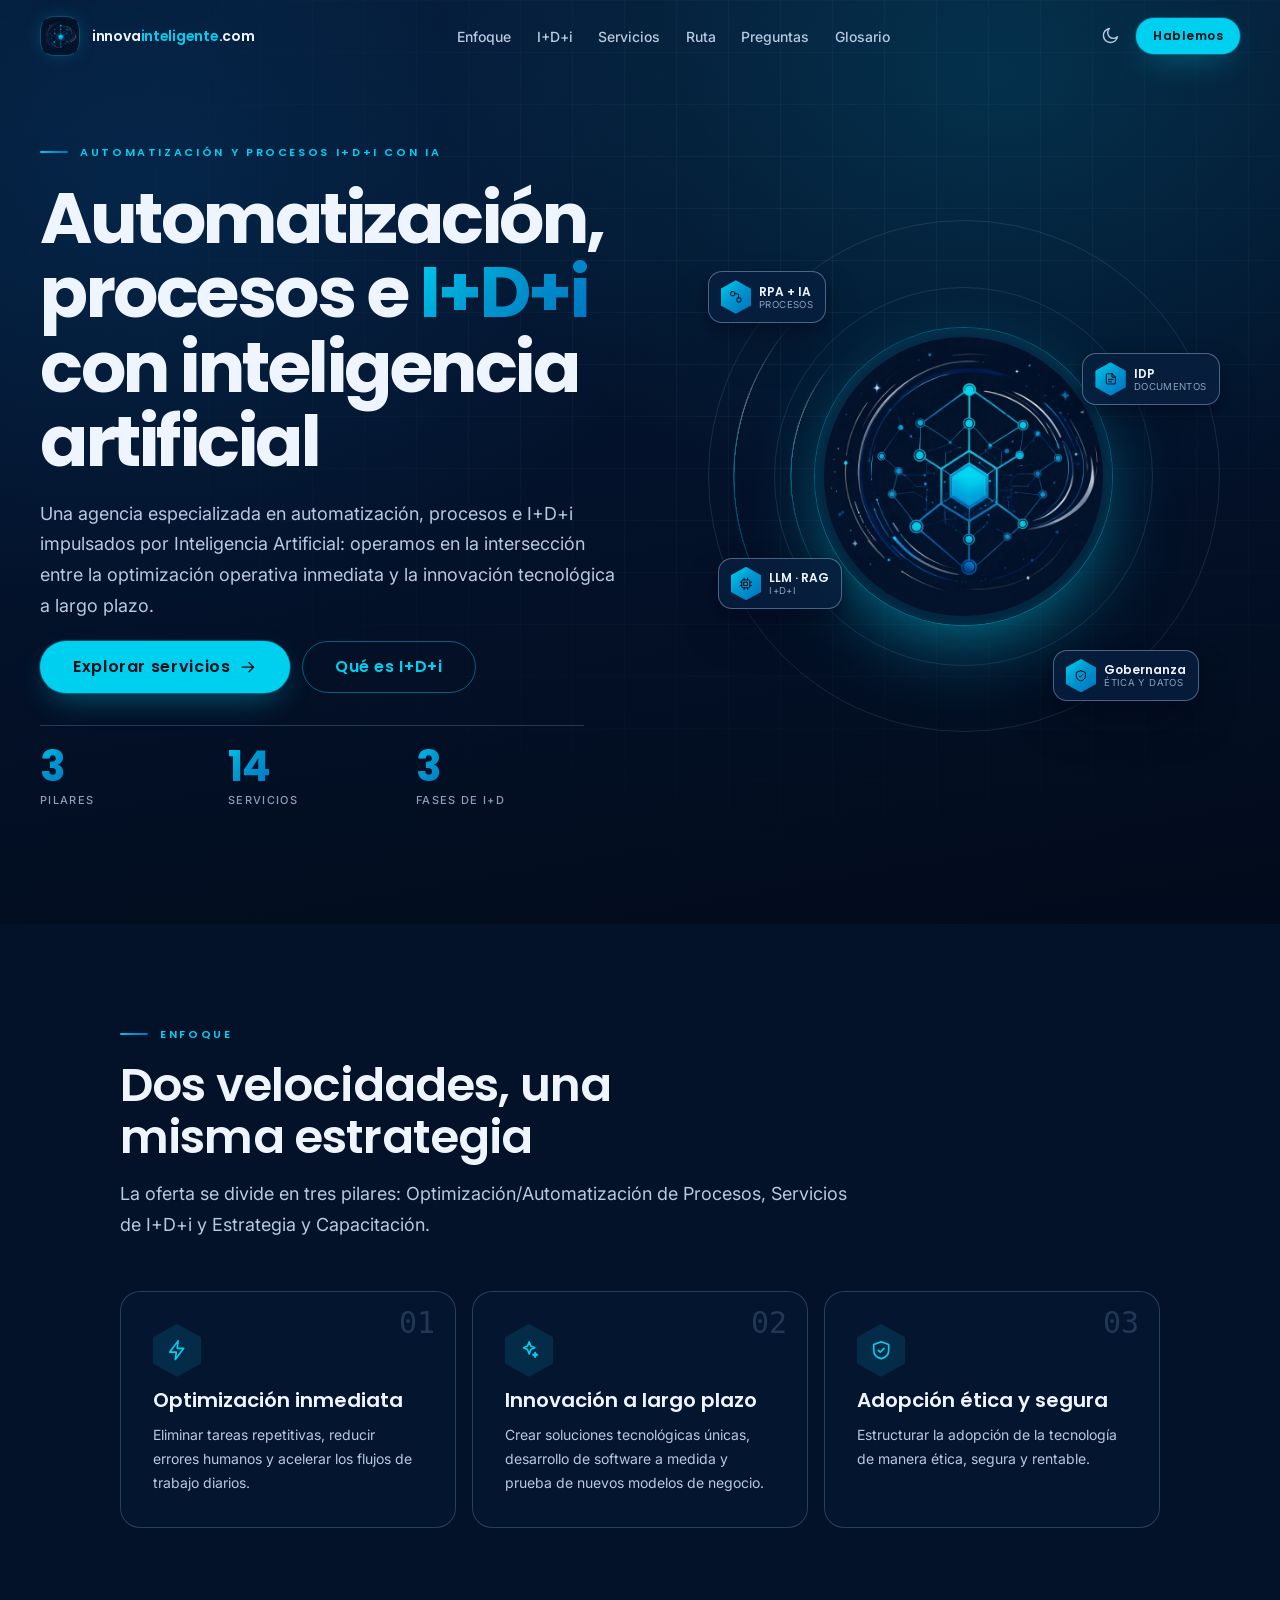
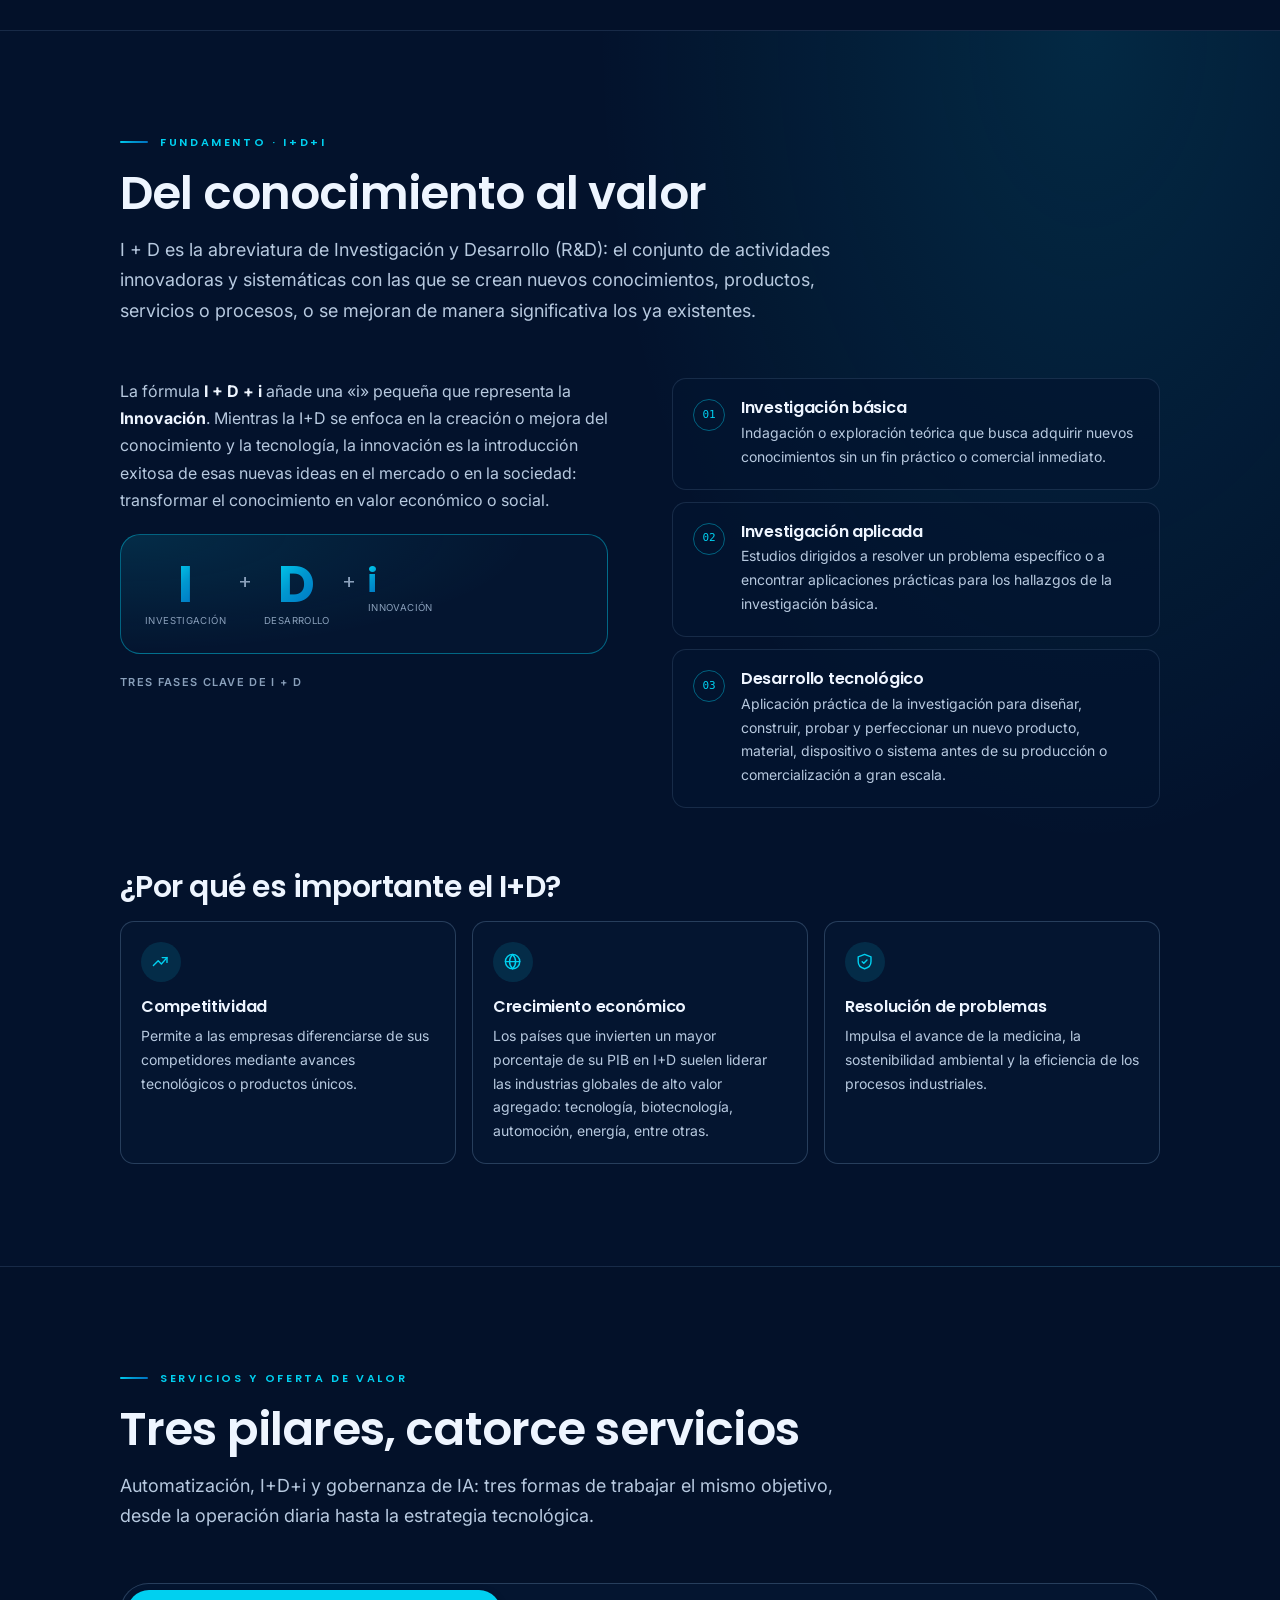
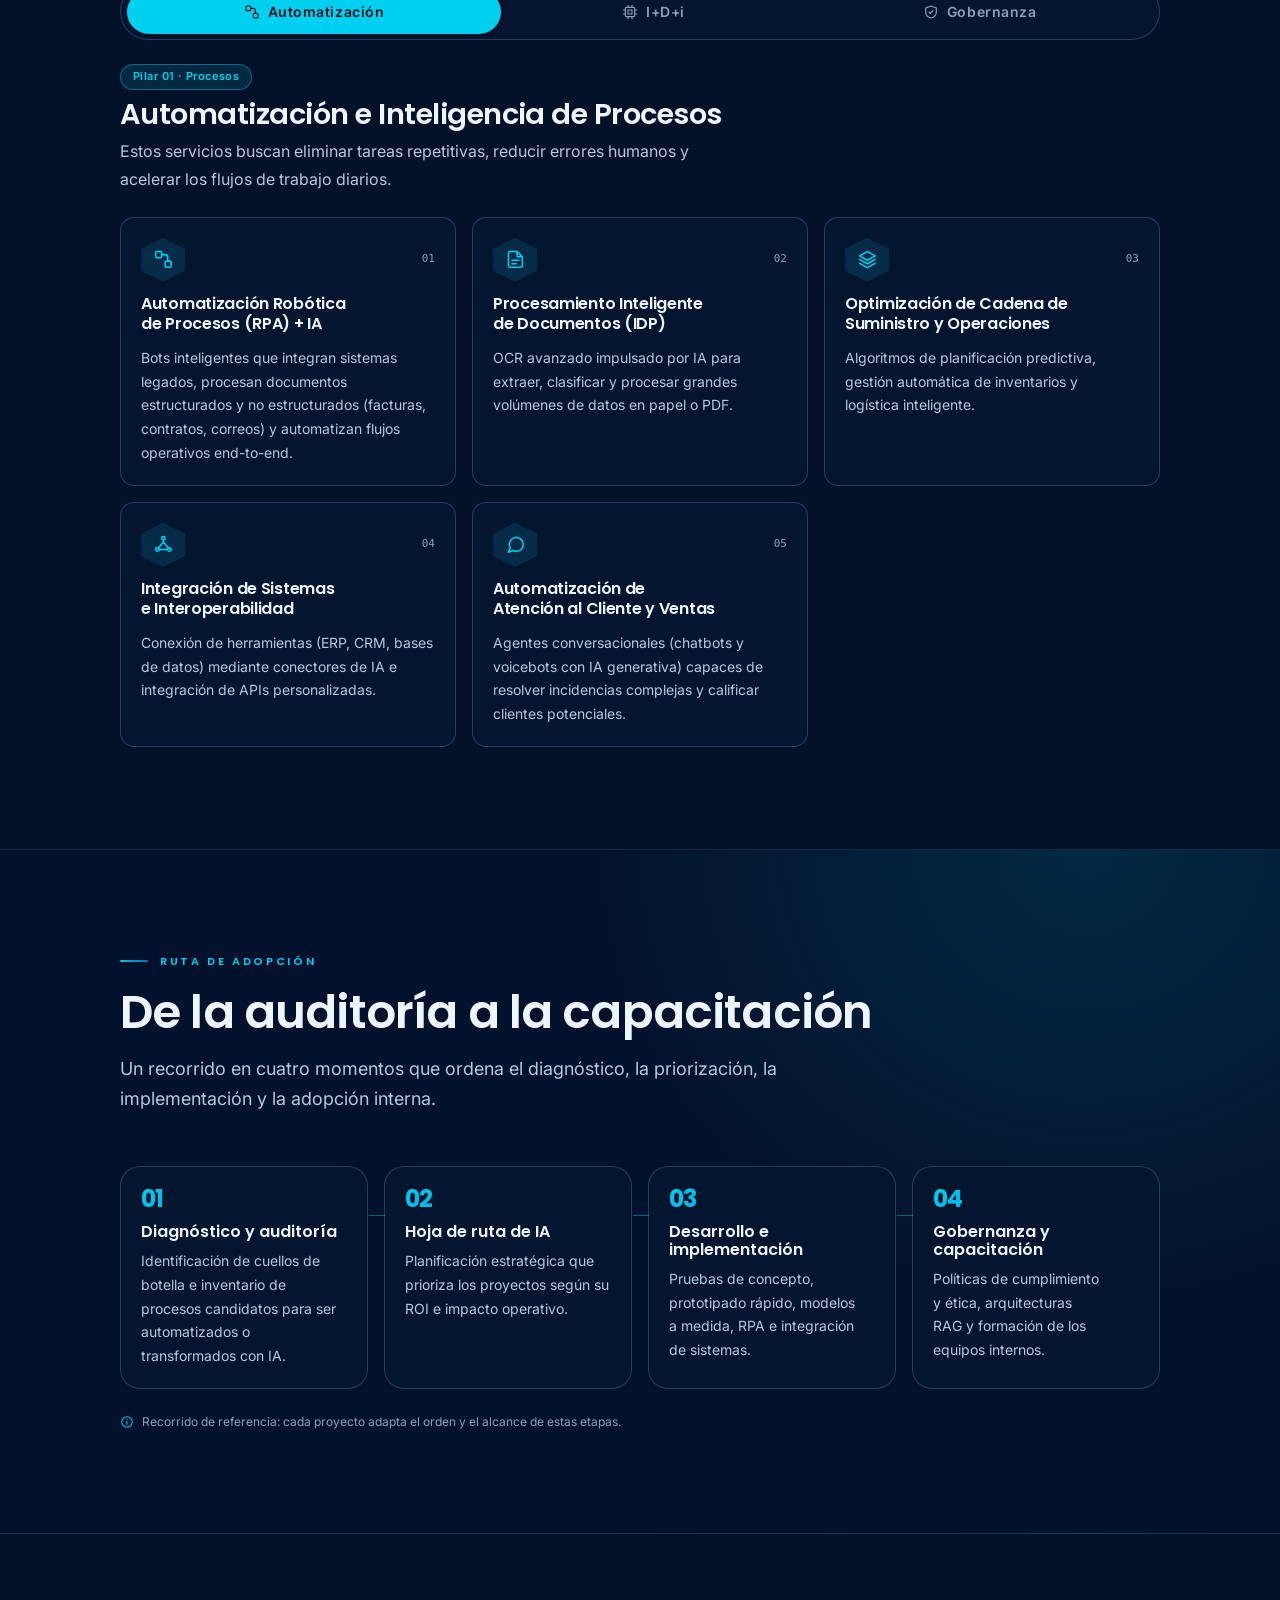
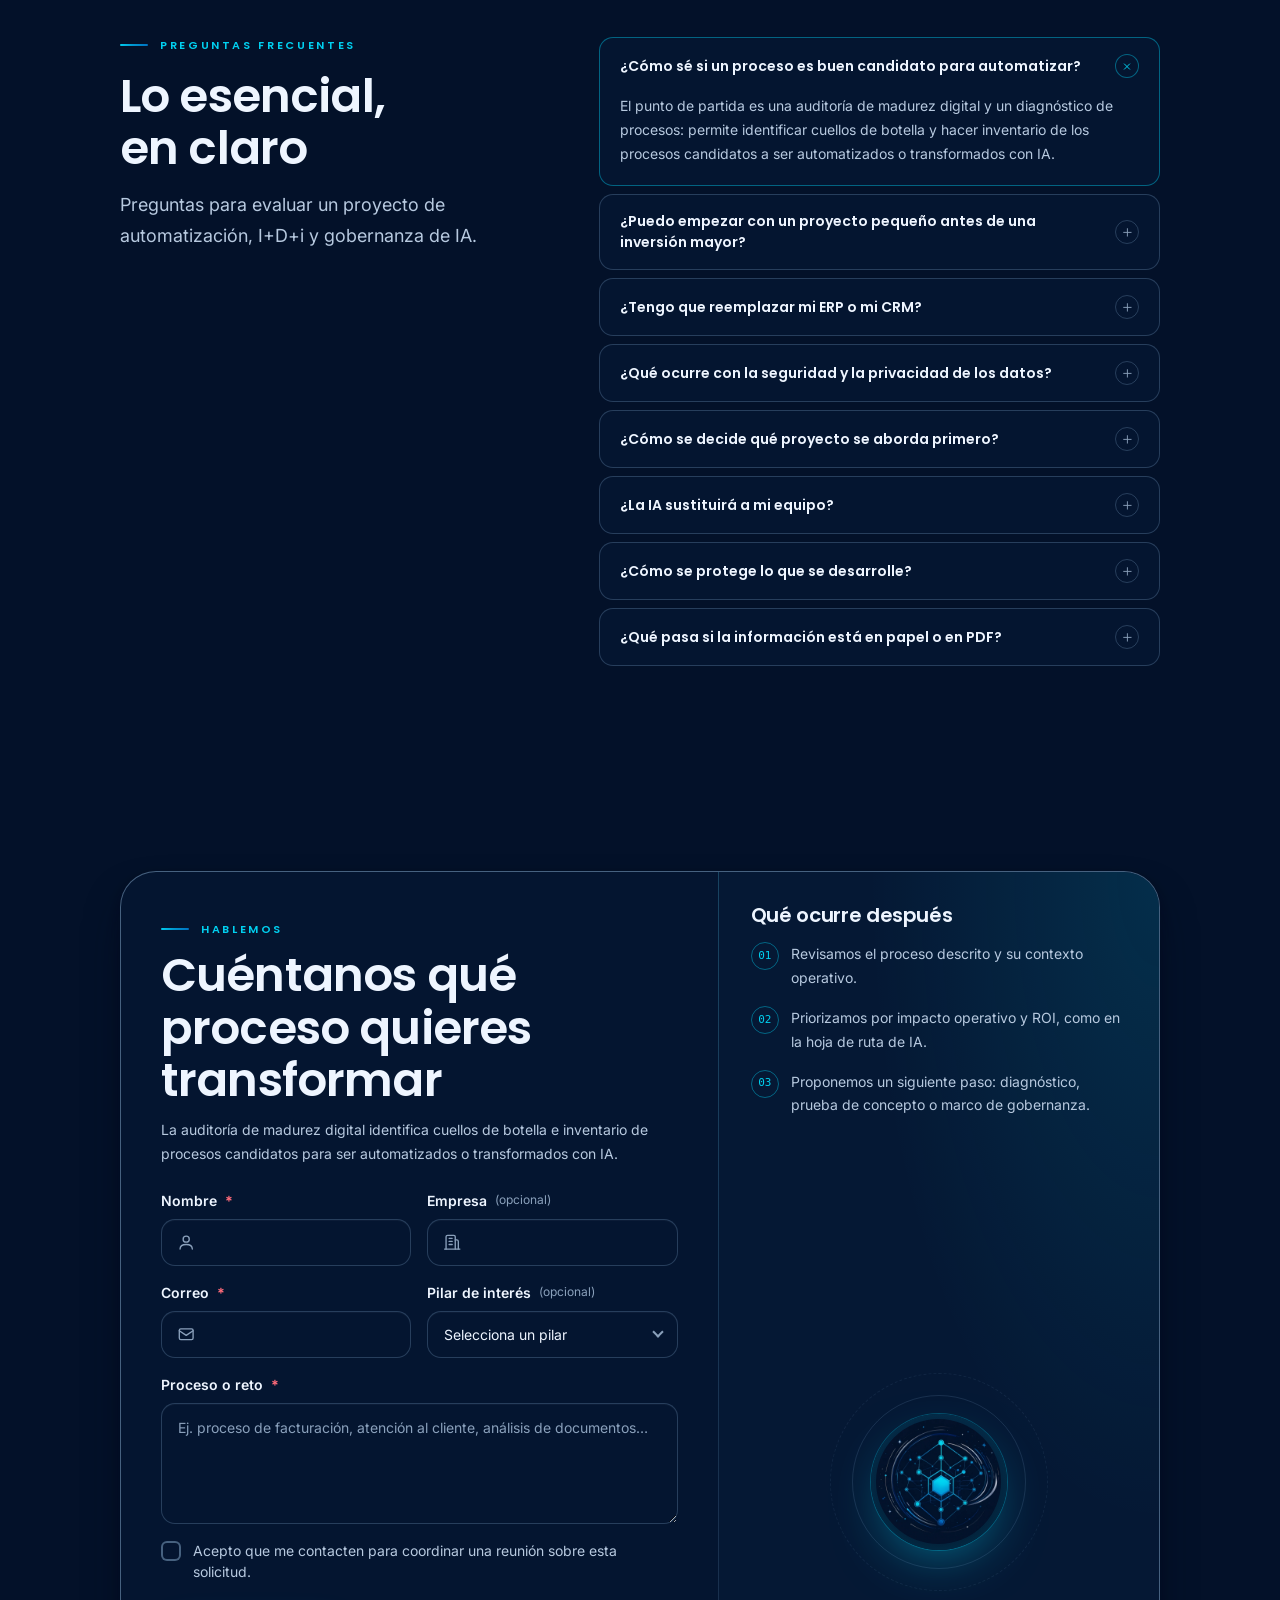
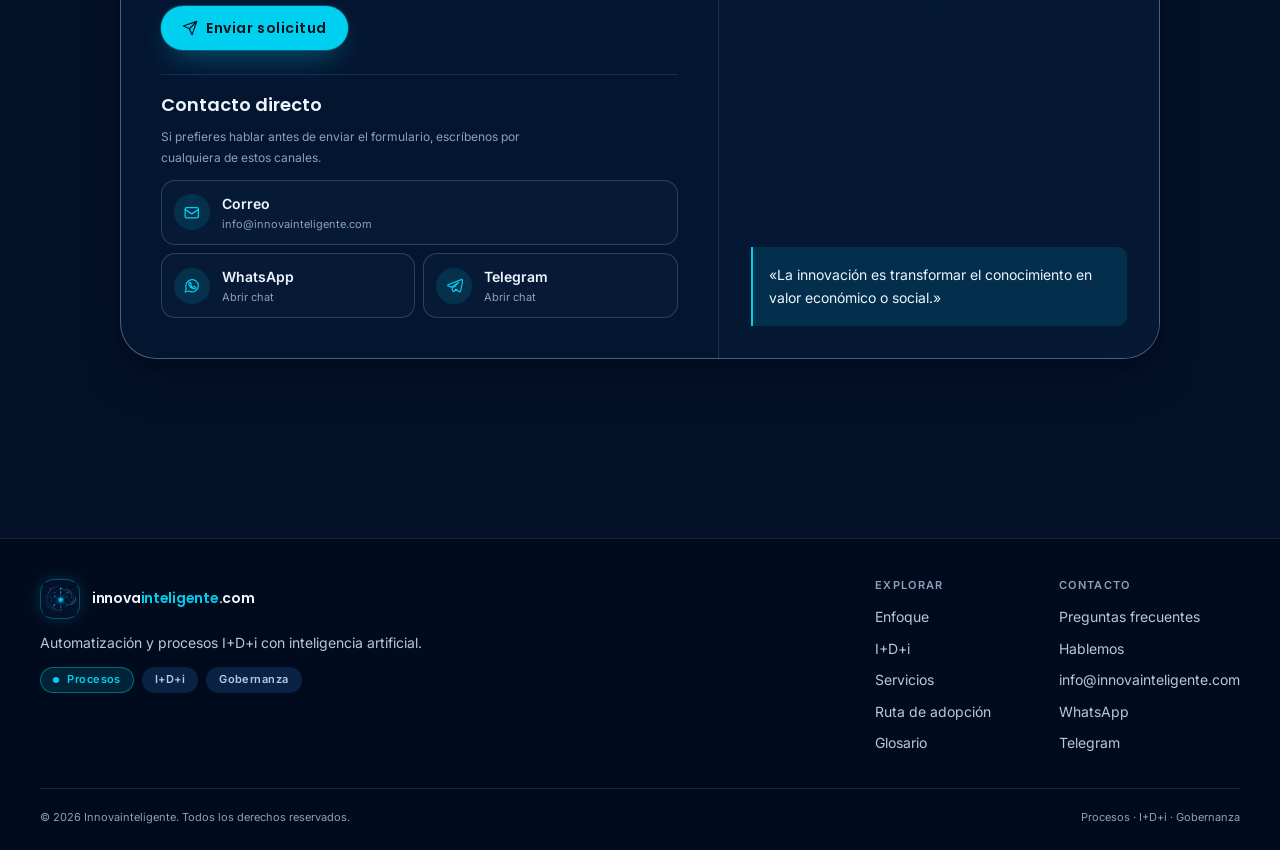
==== commit 7bf9e888: "Añadir glosario interactivo y design system en /ds - Copia completa del glosario en glosario/ y enla" ====
--- a/landing/index.html
+++ b/landing/index.html
@@ -91,6 +91,7 @@
         <a class="lp-nav__link" href="#servicios">Servicios</a>
         <a class="lp-nav__link" href="#ruta">Ruta</a>
         <a class="lp-nav__link" href="#faq">Preguntas</a>
+        <a class="lp-nav__link" href="../glosario/">Glosario</a>
       </nav>
 
       <div class="lp-header__actions">
@@ -113,6 +114,7 @@
         <a href="#servicios">Servicios</a>
         <a href="#ruta">Ruta de adopción</a>
         <a href="#faq">Preguntas frecuentes</a>
+        <a href="../glosario/">Glosario</a>
         <a href="#contacto">Hablemos</a>
       </nav>
       <p class="lp-mobile-panel__note">Automatización y procesos I+D+i con IA.</p>
@@ -601,6 +603,7 @@
             <a href="#id">I+D+i</a>
             <a href="#servicios">Servicios</a>
             <a href="#ruta">Ruta de adopción</a>
+            <a href="../glosario/">Glosario</a>
           </div>
           <div>
             <h3>Contacto</h3>
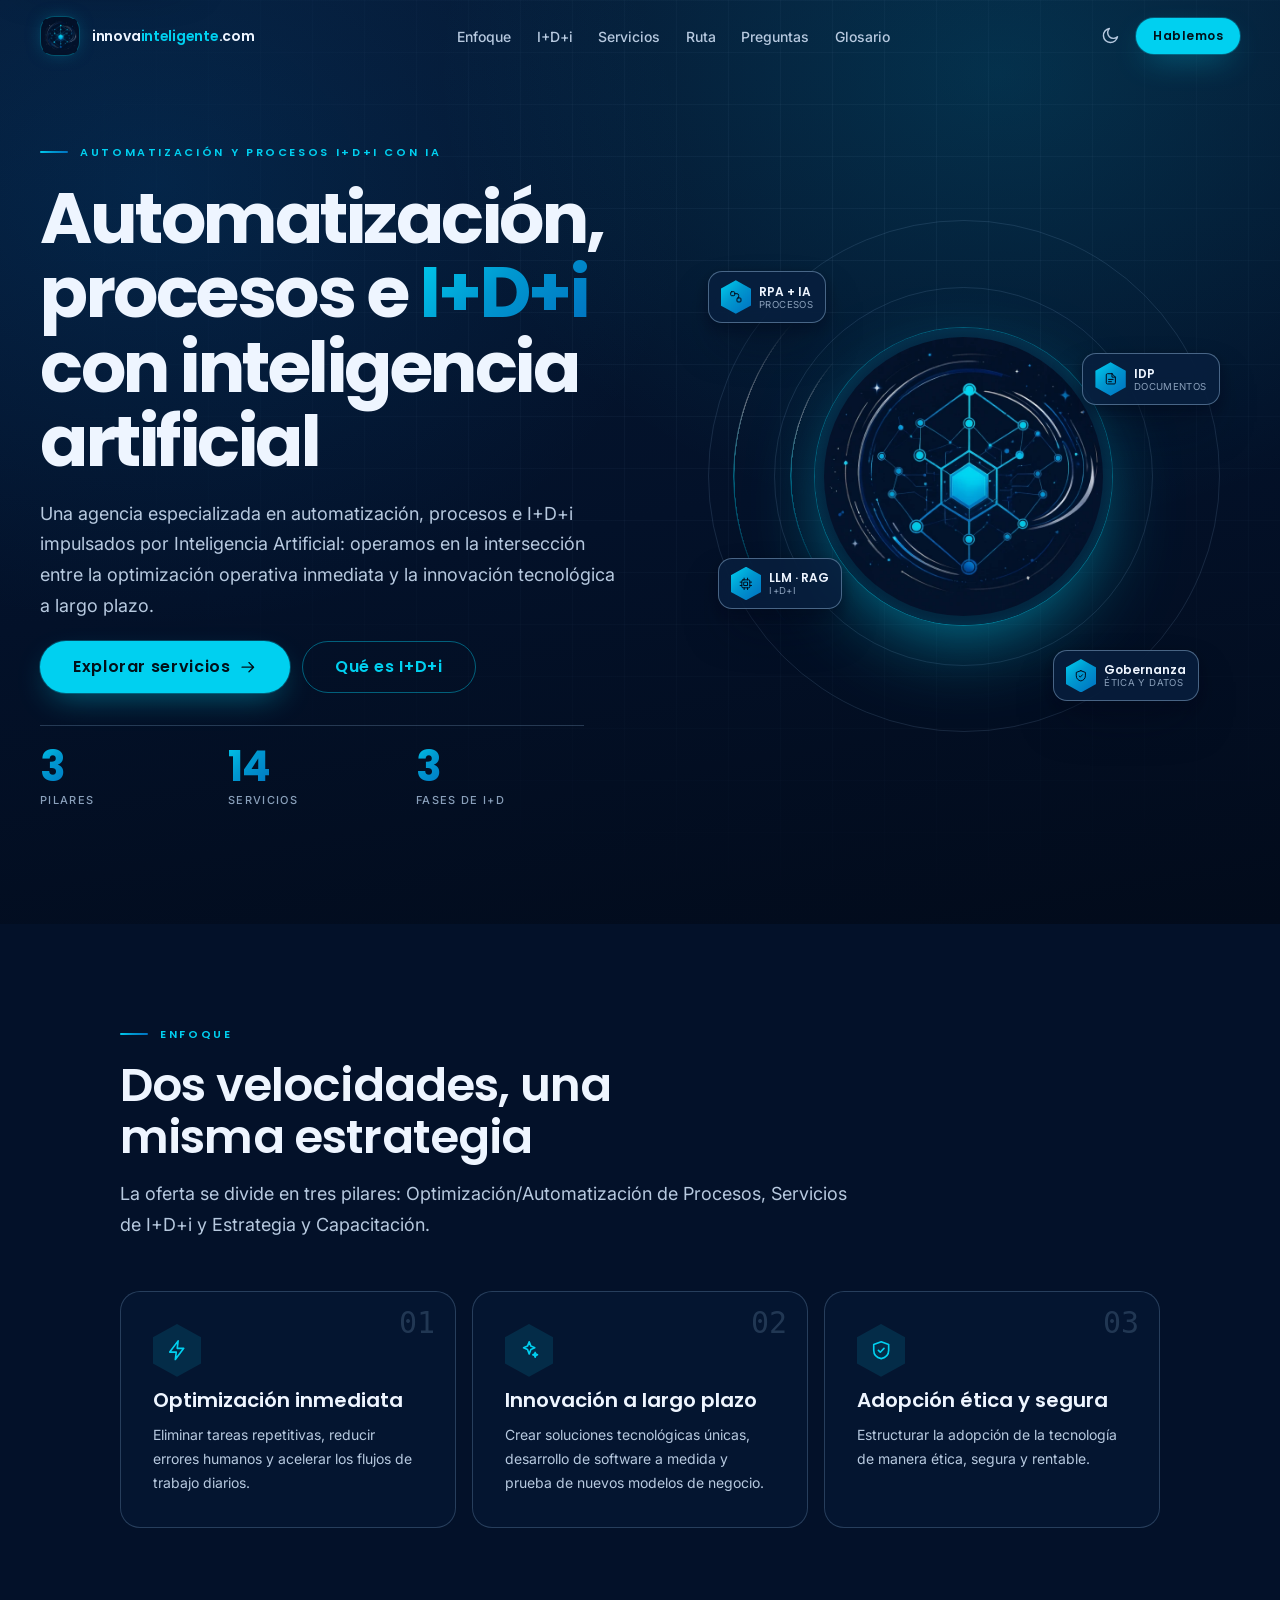
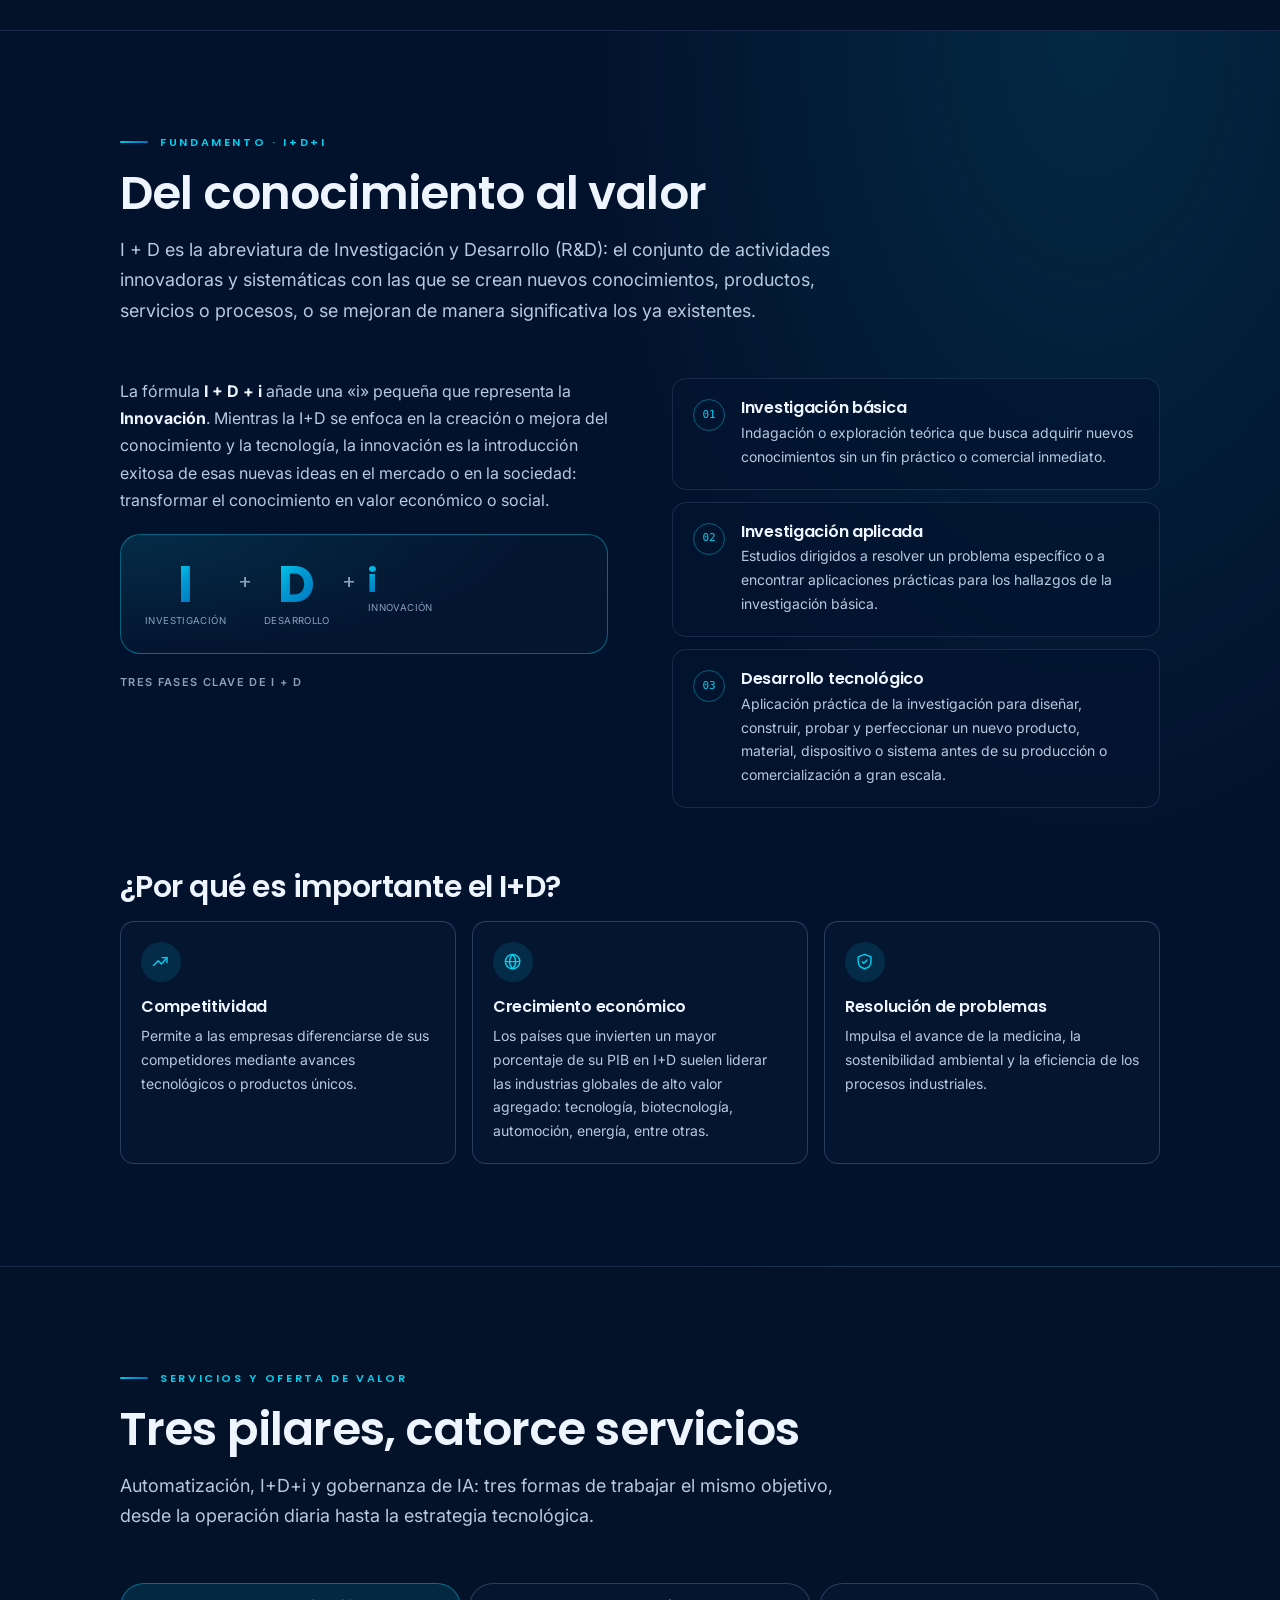
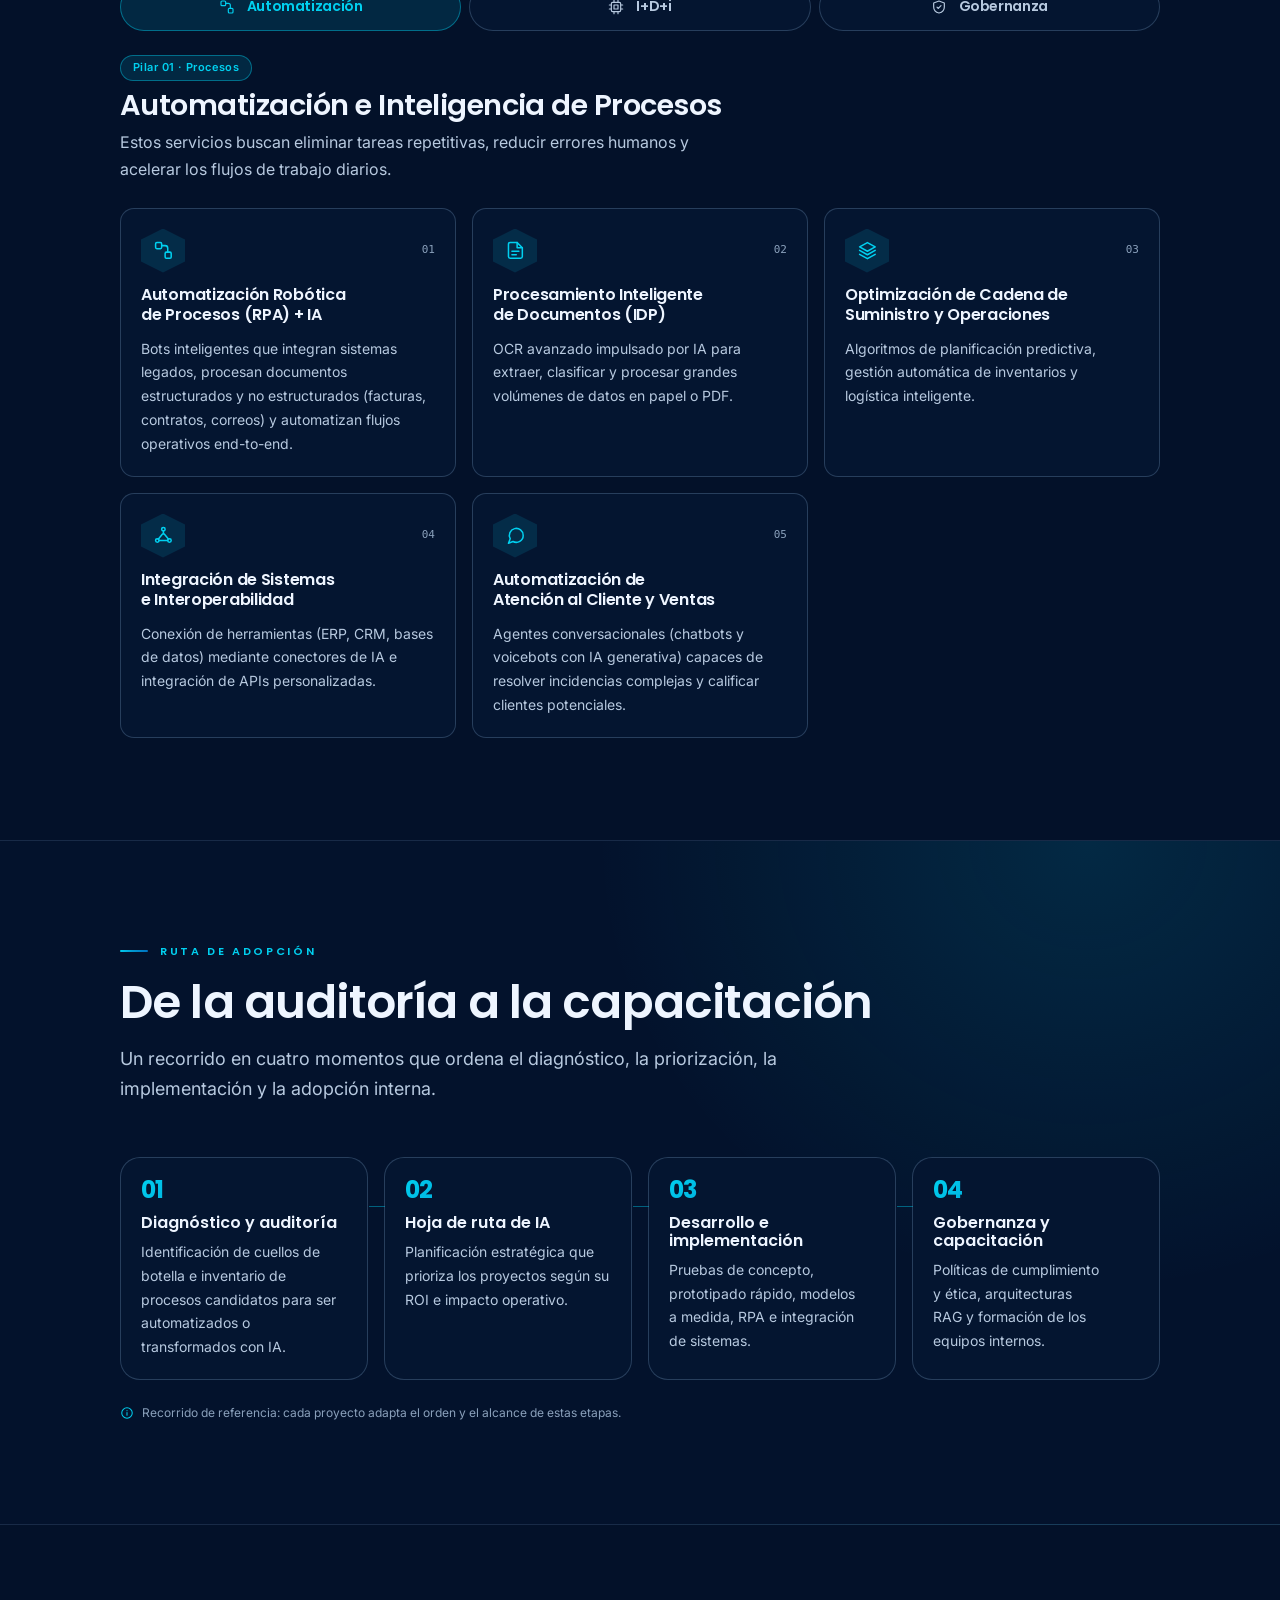
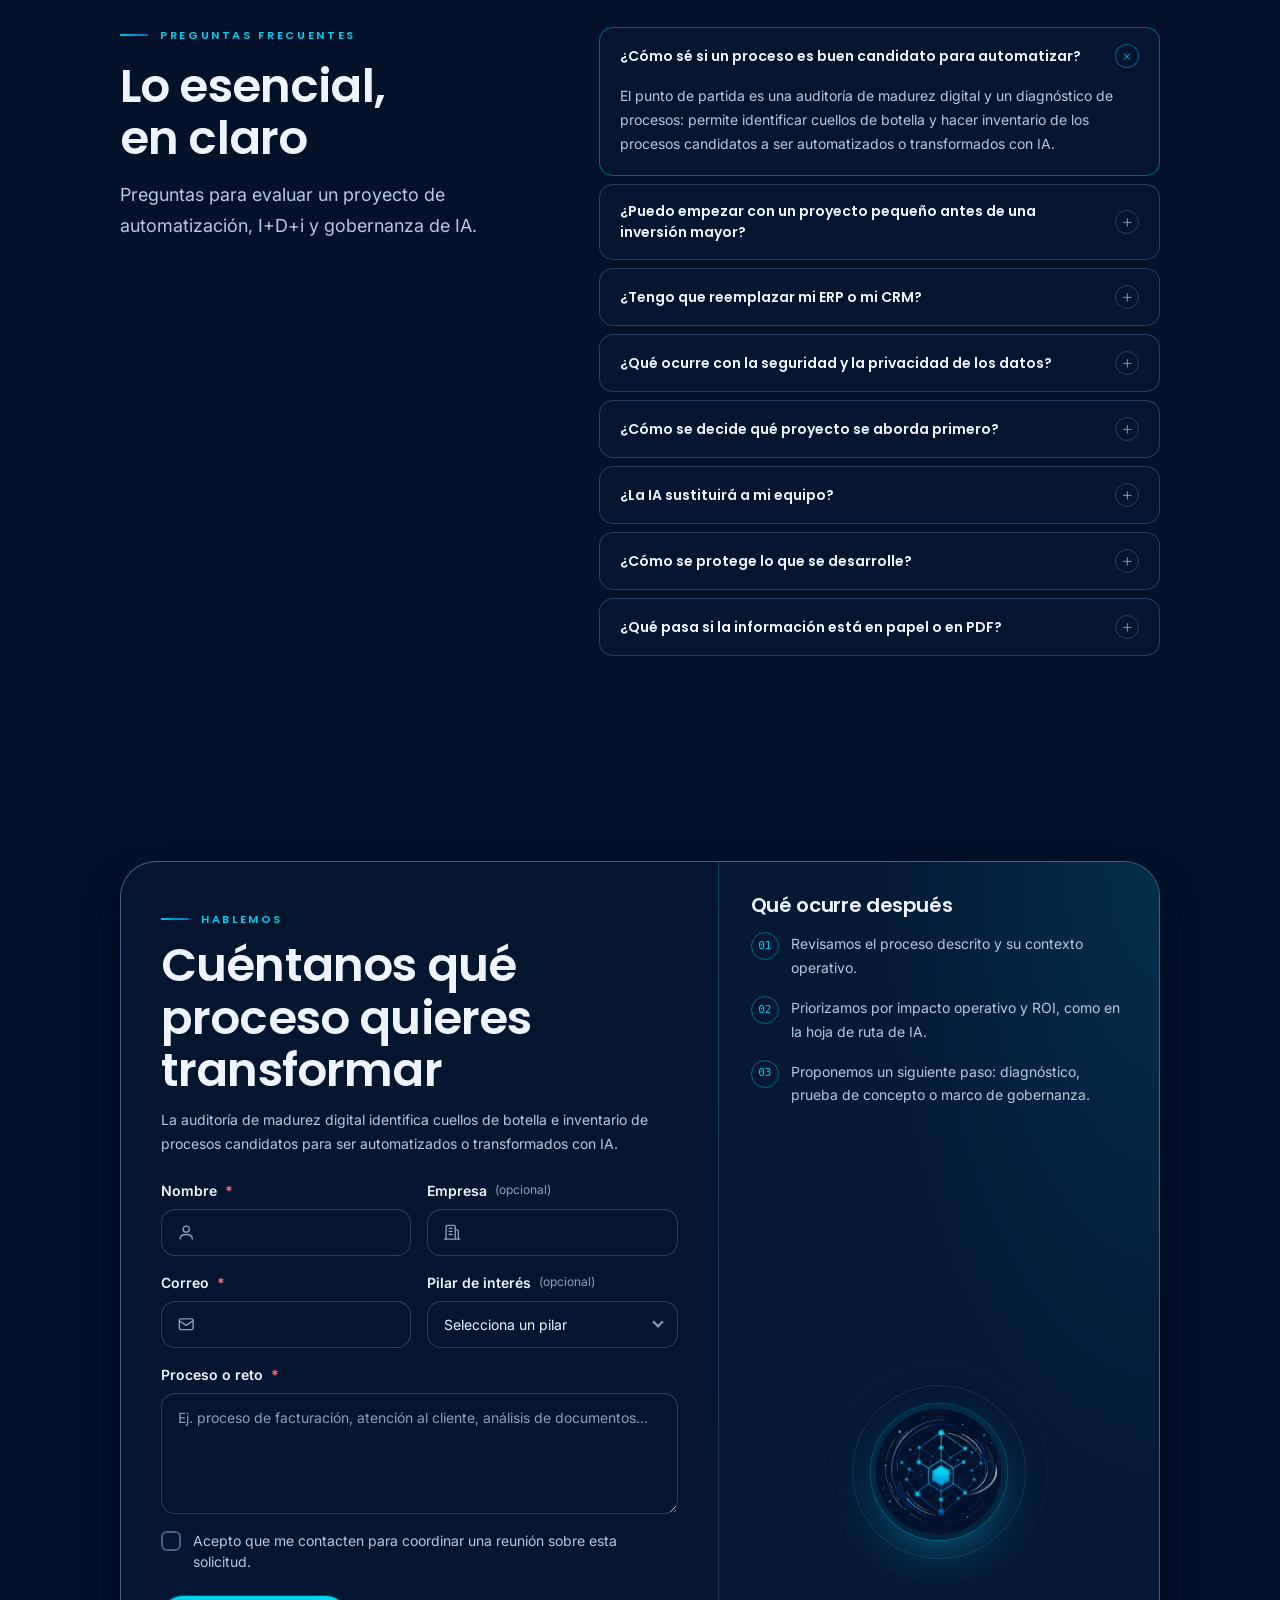
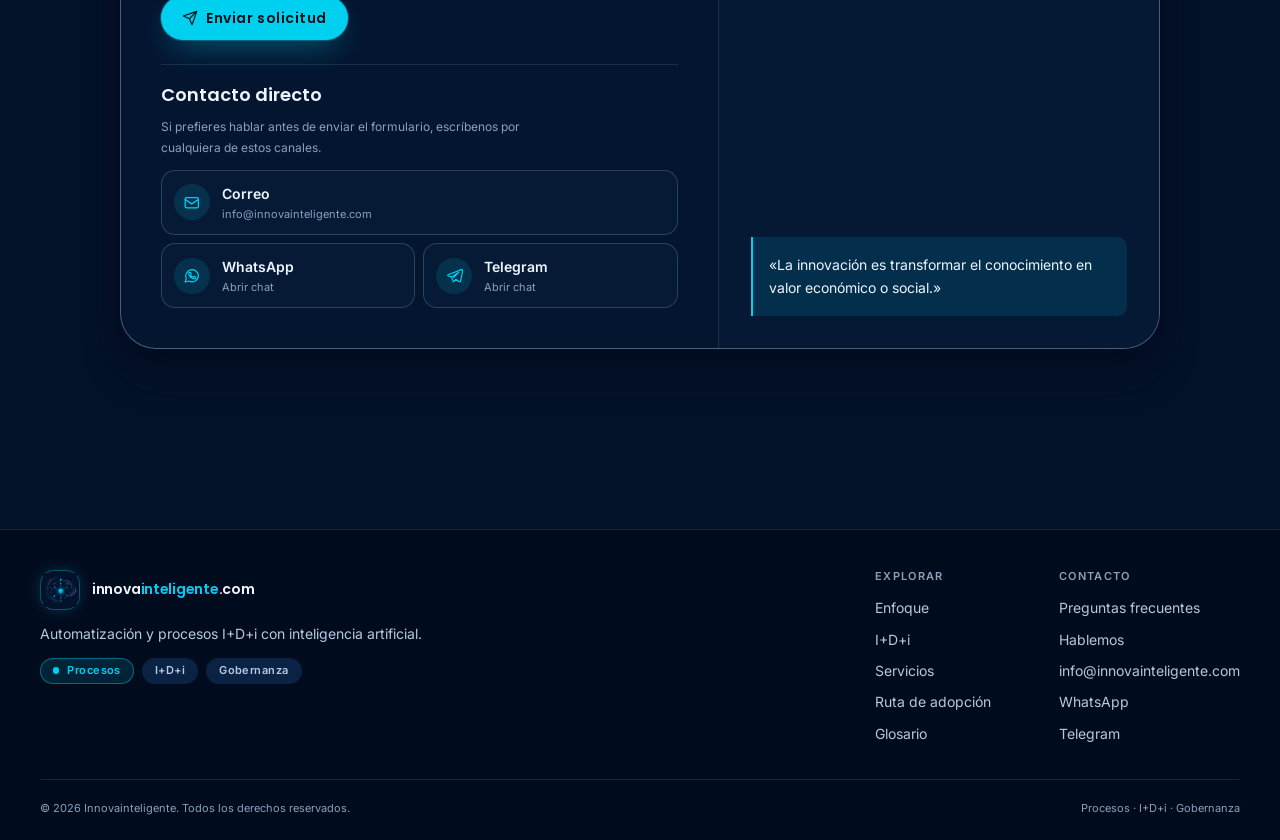
==== commit 6156290d: "Convertir el selector de pilares en acordeón vertical en móvil - Escritorio: los tres pilares siguen" ====
--- a/landing/index.html
+++ b/landing/index.html
@@ -29,8 +29,9 @@
     <style>
       .lp-menu-btn { display: none !important; }
       .lp-nav { display: flex !important; flex-wrap: wrap; gap: var(--space-2) var(--space-4); }
-      .lp-tabs .tabs__list { display: none; }
-      .lp-tab-panel[hidden] { display: block !important; margin-bottom: var(--space-8); }
+      .lp-pillars-accordion { display: block !important; }
+      .lp-pillars-accordion__trigger { display: none !important; }
+      .lp-pillars-accordion__panel[hidden] { display: block !important; margin-bottom: var(--space-8); }
       .lp-mobile-panel { display: none !important; }
     </style>
   </noscript>
@@ -309,64 +310,69 @@
           <p class="lp-section__lead">Automatización, I+D+i y gobernanza de IA: tres formas de trabajar el mismo objetivo, desde la operación diaria hasta la estrategia tecnológica.</p>
         </div>
 
-        <div class="tabs lp-tabs" id="pilares" data-reveal>
-          <div class="tabs__list" role="tablist" aria-label="Pilares de servicio">
-            <button class="tab" id="tab-procesos" role="tab" aria-selected="true" aria-controls="panel-procesos" tabindex="0">
+        <div class="lp-pillars-accordion" id="pilares" data-accordion data-reveal>
+          <h3 class="lp-pillars-accordion__heading">
+            <button class="lp-pillars-accordion__trigger" type="button" id="acc-procesos" aria-expanded="true" aria-controls="panel-procesos">
               <svg class="icon icon--sm" aria-hidden="true" focusable="false"><use href="#i-workflow"></use></svg>
-              <span class="tab-label tab-label--long">Automatización</span>
-              <span class="tab-label tab-label--short">Procesos</span>
+              <span class="lp-pillars-accordion__label">Automatización</span>
+              <svg class="icon icon--sm lp-pillars-accordion__chevron" aria-hidden="true" focusable="false"><use href="#i-chevron-down"></use></svg>
             </button>
-            <button class="tab" id="tab-idi" role="tab" aria-selected="false" aria-controls="panel-idi" tabindex="-1">
-              <svg class="icon icon--sm" aria-hidden="true" focusable="false"><use href="#i-cpu"></use></svg>
-              <span class="tab-label">I+D+i</span>
-            </button>
-            <button class="tab" id="tab-gob" role="tab" aria-selected="false" aria-controls="panel-gob" tabindex="-1">
-              <svg class="icon icon--sm" aria-hidden="true" focusable="false"><use href="#i-shield"></use></svg>
-              <span class="tab-label">Gobernanza</span>
-            </button>
-          </div>
-
-          <div class="tabs__panel lp-tab-panel" id="panel-procesos" role="tabpanel" aria-labelledby="tab-procesos" tabindex="0">
+          </h3>
+          <div class="lp-pillars-accordion__panel" id="panel-procesos" role="region" aria-labelledby="acc-procesos" tabindex="0">
             <div class="lp-pillar-lead">
               <span class="badge badge--accent">Pilar 01 · Procesos</span>
-              <h3>Automatización e Inteligencia de Procesos</h3>
+              <h4>Automatización e Inteligencia de Procesos</h4>
               <p>Estos servicios buscan eliminar tareas repetitivas, reducir errores humanos y acelerar los flujos de trabajo diarios.</p>
             </div>
             <div class="lp-services">
-              <article class="service-card"><div class="service-card__head"><span class="card__icon" aria-hidden="true"><svg><use href="#i-workflow"></use></svg></span><span class="lp-service__num">01</span></div><h4 class="service-card__title">Automatización Robótica de Procesos (RPA) + IA</h4><p class="service-card__text">Bots inteligentes que integran sistemas legados, procesan documentos estructurados y no estructurados (facturas, contratos, correos) y automatizan flujos operativos end-to-end.</p></article>
-              <article class="service-card"><div class="service-card__head"><span class="card__icon" aria-hidden="true"><svg><use href="#i-file"></use></svg></span><span class="lp-service__num">02</span></div><h4 class="service-card__title">Procesamiento Inteligente de Documentos (IDP)</h4><p class="service-card__text">OCR avanzado impulsado por IA para extraer, clasificar y procesar grandes volúmenes de datos en papel o PDF.</p></article>
-              <article class="service-card"><div class="service-card__head"><span class="card__icon" aria-hidden="true"><svg><use href="#i-layers"></use></svg></span><span class="lp-service__num">03</span></div><h4 class="service-card__title">Optimización de Cadena de Suministro y Operaciones</h4><p class="service-card__text">Algoritmos de planificación predictiva, gestión automática de inventarios y logística inteligente.</p></article>
-              <article class="service-card"><div class="service-card__head"><span class="card__icon" aria-hidden="true"><svg><use href="#i-network"></use></svg></span><span class="lp-service__num">04</span></div><h4 class="service-card__title">Integración de Sistemas e Interoperabilidad</h4><p class="service-card__text">Conexión de herramientas (ERP, CRM, bases de datos) mediante conectores de IA e integración de APIs personalizadas.</p></article>
-              <article class="service-card"><div class="service-card__head"><span class="card__icon" aria-hidden="true"><svg><use href="#i-message"></use></svg></span><span class="lp-service__num">05</span></div><h4 class="service-card__title">Automatización de Atención al Cliente y Ventas</h4><p class="service-card__text">Agentes conversacionales (chatbots y voicebots con IA generativa) capaces de resolver incidencias complejas y calificar clientes potenciales.</p></article>
-            </div>
-          </div>
-
-          <div class="tabs__panel lp-tab-panel" id="panel-idi" role="tabpanel" aria-labelledby="tab-idi" tabindex="0" hidden>
+              <article class="service-card"><div class="service-card__head"><span class="card__icon" aria-hidden="true"><svg><use href="#i-workflow"></use></svg></span><span class="lp-service__num">01</span></div><h5 class="service-card__title">Automatización Robótica de Procesos (RPA) + IA</h5><p class="service-card__text">Bots inteligentes que integran sistemas legados, procesan documentos estructurados y no estructurados (facturas, contratos, correos) y automatizan flujos operativos end-to-end.</p></article>
+              <article class="service-card"><div class="service-card__head"><span class="card__icon" aria-hidden="true"><svg><use href="#i-file"></use></svg></span><span class="lp-service__num">02</span></div><h5 class="service-card__title">Procesamiento Inteligente de Documentos (IDP)</h5><p class="service-card__text">OCR avanzado impulsado por IA para extraer, clasificar y procesar grandes volúmenes de datos en papel o PDF.</p></article>
+              <article class="service-card"><div class="service-card__head"><span class="card__icon" aria-hidden="true"><svg><use href="#i-layers"></use></svg></span><span class="lp-service__num">03</span></div><h5 class="service-card__title">Optimización de Cadena de Suministro y Operaciones</h5><p class="service-card__text">Algoritmos de planificación predictiva, gestión automática de inventarios y logística inteligente.</p></article>
+              <article class="service-card"><div class="service-card__head"><span class="card__icon" aria-hidden="true"><svg><use href="#i-network"></use></svg></span><span class="lp-service__num">04</span></div><h5 class="service-card__title">Integración de Sistemas e Interoperabilidad</h5><p class="service-card__text">Conexión de herramientas (ERP, CRM, bases de datos) mediante conectores de IA e integración de APIs personalizadas.</p></article>
+              <article class="service-card"><div class="service-card__head"><span class="card__icon" aria-hidden="true"><svg><use href="#i-message"></use></svg></span><span class="lp-service__num">05</span></div><h5 class="service-card__title">Automatización de Atención al Cliente y Ventas</h5><p class="service-card__text">Agentes conversacionales (chatbots y voicebots con IA generativa) capaces de resolver incidencias complejas y calificar clientes potenciales.</p></article>
+            </div>
+          </div>
+
+          <h3 class="lp-pillars-accordion__heading">
+            <button class="lp-pillars-accordion__trigger" type="button" id="acc-idi" aria-expanded="false" aria-controls="panel-idi">
+              <svg class="icon icon--sm" aria-hidden="true" focusable="false"><use href="#i-cpu"></use></svg>
+              <span class="lp-pillars-accordion__label">I+D+i</span>
+              <svg class="icon icon--sm lp-pillars-accordion__chevron" aria-hidden="true" focusable="false"><use href="#i-chevron-down"></use></svg>
+            </button>
+          </h3>
+          <div class="lp-pillars-accordion__panel" id="panel-idi" role="region" aria-labelledby="acc-idi" tabindex="0" hidden>
             <div class="lp-pillar-lead">
               <span class="badge badge--accent">Pilar 02 · I+D+i</span>
-              <h3>Investigación, Desarrollo e Innovación</h3>
+              <h4>Investigación, Desarrollo e Innovación</h4>
               <p>Se enfoca en crear soluciones tecnológicas únicas, desarrollo de software a medida y prueba de nuevos modelos de negocio.</p>
             </div>
             <div class="lp-services">
-              <article class="service-card"><div class="service-card__head"><span class="card__icon" aria-hidden="true"><svg><use href="#i-cpu"></use></svg></span><span class="lp-service__num">06</span></div><h4 class="service-card__title">Desarrollo de Modelos de IA a Medida</h4><p class="service-card__text">Entrenamiento y ajuste fino (fine-tuning) de machine learning, visión por computador y modelos de lenguaje (LLM) adaptados a la data específica del cliente.</p></article>
-              <article class="service-card"><div class="service-card__head"><span class="card__icon" aria-hidden="true"><svg><use href="#i-zap"></use></svg></span><span class="lp-service__num">07</span></div><h4 class="service-card__title">Pruebas de Concepto (PoC) y Prototipado Rápido</h4><p class="service-card__text">Creación de productos mínimos viables (MVP) con IA para validar hipótesis de negocio o tecnológicas antes de realizar inversiones mayores.</p></article>
-              <article class="service-card"><div class="service-card__head"><span class="card__icon" aria-hidden="true"><svg><use href="#i-book"></use></svg></span><span class="lp-service__num">08</span></div><h4 class="service-card__title">Consultoría y Gestión de Fondos de I+D+i</h4><p class="service-card__text">Asesoramiento técnico y estructuración de proyectos de innovación para acceder a incentivos fiscales, deducciones tributarias o subvenciones públicas de I+D+i.</p></article>
-              <article class="service-card"><div class="service-card__head"><span class="card__icon" aria-hidden="true"><svg><use href="#i-chart"></use></svg></span><span class="lp-service__num">09</span></div><h4 class="service-card__title">Analítica Predictiva y Prescriptiva</h4><p class="service-card__text">Modelado de datos para predecir comportamientos de mercado, fuga de clientes (churn), mantenimiento predictivo de maquinaria o análisis de riesgo financiero.</p></article>
-              <article class="service-card"><div class="service-card__head"><span class="card__icon" aria-hidden="true"><svg><use href="#i-shield"></use></svg></span><span class="lp-service__num">10</span></div><h4 class="service-card__title">Generación de Propiedad Intelectual</h4><p class="service-card__text">Identificación y registro de patentes, algoritmos o software propio derivados de las investigaciones desarrolladas para la empresa.</p></article>
-            </div>
-          </div>
-
-          <div class="tabs__panel lp-tab-panel" id="panel-gob" role="tabpanel" aria-labelledby="tab-gob" tabindex="0" hidden>
+              <article class="service-card"><div class="service-card__head"><span class="card__icon" aria-hidden="true"><svg><use href="#i-cpu"></use></svg></span><span class="lp-service__num">06</span></div><h5 class="service-card__title">Desarrollo de Modelos de IA a Medida</h5><p class="service-card__text">Entrenamiento y ajuste fino (fine-tuning) de machine learning, visión por computador y modelos de lenguaje (LLM) adaptados a la data específica del cliente.</p></article>
+              <article class="service-card"><div class="service-card__head"><span class="card__icon" aria-hidden="true"><svg><use href="#i-zap"></use></svg></span><span class="lp-service__num">07</span></div><h5 class="service-card__title">Pruebas de Concepto (PoC) y Prototipado Rápido</h5><p class="service-card__text">Creación de productos mínimos viables (MVP) con IA para validar hipótesis de negocio o tecnológicas antes de realizar inversiones mayores.</p></article>
+              <article class="service-card"><div class="service-card__head"><span class="card__icon" aria-hidden="true"><svg><use href="#i-book"></use></svg></span><span class="lp-service__num">08</span></div><h5 class="service-card__title">Consultoría y Gestión de Fondos de I+D+i</h5><p class="service-card__text">Asesoramiento técnico y estructuración de proyectos de innovación para acceder a incentivos fiscales, deducciones tributarias o subvenciones públicas de I+D+i.</p></article>
+              <article class="service-card"><div class="service-card__head"><span class="card__icon" aria-hidden="true"><svg><use href="#i-chart"></use></svg></span><span class="lp-service__num">09</span></div><h5 class="service-card__title">Analítica Predictiva y Prescriptiva</h5><p class="service-card__text">Modelado de datos para predecir comportamientos de mercado, fuga de clientes (churn), mantenimiento predictivo de maquinaria o análisis de riesgo financiero.</p></article>
+              <article class="service-card"><div class="service-card__head"><span class="card__icon" aria-hidden="true"><svg><use href="#i-shield"></use></svg></span><span class="lp-service__num">10</span></div><h5 class="service-card__title">Generación de Propiedad Intelectual</h5><p class="service-card__text">Identificación y registro de patentes, algoritmos o software propio derivados de las investigaciones desarrolladas para la empresa.</p></article>
+            </div>
+          </div>
+
+          <h3 class="lp-pillars-accordion__heading">
+            <button class="lp-pillars-accordion__trigger" type="button" id="acc-gob" aria-expanded="false" aria-controls="panel-gob">
+              <svg class="icon icon--sm" aria-hidden="true" focusable="false"><use href="#i-shield"></use></svg>
+              <span class="lp-pillars-accordion__label">Gobernanza</span>
+              <svg class="icon icon--sm lp-pillars-accordion__chevron" aria-hidden="true" focusable="false"><use href="#i-chevron-down"></use></svg>
+            </button>
+          </h3>
+          <div class="lp-pillars-accordion__panel" id="panel-gob" role="region" aria-labelledby="acc-gob" tabindex="0" hidden>
             <div class="lp-pillar-lead">
               <span class="badge badge--accent">Pilar 03 · Gobernanza</span>
-              <h3>Transformación Estratégica y Gobernanza de IA</h3>
+              <h4>Transformación Estratégica y Gobernanza de IA</h4>
               <p>Servicios orientados a estructurar la adopción de la tecnología de manera ética, segura y rentable.</p>
             </div>
             <div class="lp-services">
-              <article class="service-card"><div class="service-card__head"><span class="card__icon" aria-hidden="true"><svg><use href="#i-search"></use></svg></span><span class="lp-service__num">11</span></div><h4 class="service-card__title">Auditoría de Madurez Digital y Diagnóstico de Procesos</h4><p class="service-card__text">Identificación de cuellos de botella e inventario de procesos candidatos para ser automatizados o transformados con IA.</p></article>
-              <article class="service-card"><div class="service-card__head"><span class="card__icon" aria-hidden="true"><svg><use href="#i-grid"></use></svg></span><span class="lp-service__num">12</span></div><h4 class="service-card__title">Diseño de la Hoja de Ruta de IA (AI Roadmap)</h4><p class="service-card__text">Planificación estratégica que define la prioridad de los proyectos según su ROI (Retorno de Inversión) e impacto operativo.</p></article>
-              <article class="service-card"><div class="service-card__head"><span class="card__icon" aria-hidden="true"><svg><use href="#i-lock"></use></svg></span><span class="lp-service__num">13</span></div><h4 class="service-card__title">Gobernanza de Datos y Ética en IA</h4><p class="service-card__text">Políticas de cumplimiento normativo (privacidad, seguridad, auditoría de sesgos en algoritmos) e implementación de arquitecturas RAG para entornos corporativos seguros.</p></article>
-              <article class="service-card"><div class="service-card__head"><span class="card__icon" aria-hidden="true"><svg><use href="#i-user"></use></svg></span><span class="lp-service__num">14</span></div><h4 class="service-card__title">Capacitación y Cambio Cultural (Up-skilling)</h4><p class="service-card__text">Formación de equipos internos en el uso de herramientas de IA, ingeniería de prompts (prompt engineering) y gestión del cambio organizacional para evitar el rechazo a la automatización.</p></article>
+              <article class="service-card"><div class="service-card__head"><span class="card__icon" aria-hidden="true"><svg><use href="#i-search"></use></svg></span><span class="lp-service__num">11</span></div><h5 class="service-card__title">Auditoría de Madurez Digital y Diagnóstico de Procesos</h5><p class="service-card__text">Identificación de cuellos de botella e inventario de procesos candidatos para ser automatizados o transformados con IA.</p></article>
+              <article class="service-card"><div class="service-card__head"><span class="card__icon" aria-hidden="true"><svg><use href="#i-grid"></use></svg></span><span class="lp-service__num">12</span></div><h5 class="service-card__title">Diseño de la Hoja de Ruta de IA (AI Roadmap)</h5><p class="service-card__text">Planificación estratégica que define la prioridad de los proyectos según su ROI (Retorno de Inversión) e impacto operativo.</p></article>
+              <article class="service-card"><div class="service-card__head"><span class="card__icon" aria-hidden="true"><svg><use href="#i-lock"></use></svg></span><span class="lp-service__num">13</span></div><h5 class="service-card__title">Gobernanza de Datos y Ética en IA</h5><p class="service-card__text">Políticas de cumplimiento normativo (privacidad, seguridad, auditoría de sesgos en algoritmos) e implementación de arquitecturas RAG para entornos corporativos seguros.</p></article>
+              <article class="service-card"><div class="service-card__head"><span class="card__icon" aria-hidden="true"><svg><use href="#i-user"></use></svg></span><span class="lp-service__num">14</span></div><h5 class="service-card__title">Capacitación y Cambio Cultural (Up-skilling)</h5><p class="service-card__text">Formación de equipos internos en el uso de herramientas de IA, ingeniería de prompts (prompt engineering) y gestión del cambio organizacional para evitar el rechazo a la automatización.</p></article>
             </div>
           </div>
         </div>
--- a/landing/css/landing.css
+++ b/landing/css/landing.css
@@ -880,32 +880,121 @@
 }
 
 /* --------------------------------------------------------------------------
-   7. Servicios y pestañas
+   7. Servicios y acordeón de pilares
    -------------------------------------------------------------------------- */
-.lp-tabs {
-  gap: var(--space-6);
-}
-
-.lp-tabs .tabs__list {
+.lp-pillars-accordion {
+  display: flex;
+  flex-direction: column;
+  gap: 0;
+}
+
+.lp-pillars-accordion__heading {
+  margin: 0;
+}
+
+.lp-pillars-accordion__heading + .lp-pillars-accordion__heading {
+  margin-top: var(--space-2);
+}
+
+.lp-pillars-accordion__trigger {
+  display: flex;
+  align-items: center;
+  gap: var(--space-3);
   width: 100%;
-  justify-content: flex-start;
-  padding: 0.35rem;
+  min-height: 3rem;
+  padding: var(--space-3) var(--space-4);
+  border: 1px solid var(--color-border);
+  border-radius: var(--radius-md);
   background: var(--color-surface-1);
-}
-
-.lp-tabs .tab {
-  flex: 1 1 auto;
-  justify-content: center;
-  min-height: 2.75rem;
+  color: var(--color-text-secondary);
+  font-family: var(--font-display);
   font-size: var(--text-sm);
-}
-
-.lp-tabs .tabs__panel,
-.lp-tab-panel {
-  padding: 0;
-  border: 0;
-  background: none;
-  border-radius: 0;
+  font-weight: var(--font-weight-semibold);
+  text-align: left;
+  cursor: pointer;
+  touch-action: manipulation;
+  transition: color var(--duration-fast) var(--ease-standard),
+    border-color var(--duration-fast) var(--ease-standard),
+    background-color var(--duration-fast) var(--ease-standard);
+}
+
+.lp-pillars-accordion__trigger:hover {
+  color: var(--color-text);
+  border-color: var(--color-accent-border);
+  background: var(--color-surface-2);
+}
+
+.lp-pillars-accordion__trigger[aria-expanded="true"] {
+  color: var(--color-accent);
+  border-color: var(--color-accent-border);
+  background: var(--color-accent-subtle);
+  border-bottom-left-radius: 0;
+  border-bottom-right-radius: 0;
+}
+
+.lp-pillars-accordion__trigger .icon {
+  flex: none;
+}
+
+.lp-pillars-accordion__chevron {
+  margin-left: auto;
+  transition: transform var(--duration-fast) var(--ease-standard);
+}
+
+.lp-pillars-accordion__trigger[aria-expanded="true"] .lp-pillars-accordion__chevron {
+  transform: rotate(180deg);
+}
+
+.lp-pillars-accordion__panel {
+  padding: var(--space-4) var(--space-4) 0;
+  border: 1px solid var(--color-border-subtle);
+  border-top: 0;
+  border-radius: 0 0 var(--radius-md) var(--radius-md);
+  background: color-mix(in srgb, var(--color-surface-1) 72%, transparent);
+}
+
+.lp-pillars-accordion__panel:focus-visible {
+  outline: 2px solid var(--color-focus-ring);
+  outline-offset: -2px;
+}
+
+@media (min-width: 48rem) {
+  .lp-pillars-accordion {
+    display: grid;
+    grid-template-columns: repeat(3, minmax(0, 1fr));
+    column-gap: var(--space-2);
+    row-gap: var(--space-5);
+  }
+
+  .lp-pillars-accordion__heading {
+    grid-row: 1;
+  }
+
+  .lp-pillars-accordion__heading + .lp-pillars-accordion__heading {
+    margin-top: 0;
+  }
+
+  .lp-pillars-accordion__trigger {
+    justify-content: center;
+    border-radius: var(--radius-pill);
+  }
+
+  .lp-pillars-accordion__trigger[aria-expanded="true"] {
+    border-radius: var(--radius-pill);
+  }
+
+  .lp-pillars-accordion__chevron {
+    display: none;
+  }
+
+  .lp-pillars-accordion__panel {
+    grid-row: 2;
+    grid-column: 1 / -1;
+    padding: var(--space-1) 0 0;
+    border: 0;
+    border-radius: 0;
+    background: none;
+  }
 }
 
 .lp-pillar-lead {
@@ -917,7 +1006,7 @@
   margin-bottom: var(--space-6);
 }
 
-.lp-pillar-lead h3 {
+.lp-pillar-lead h4 {
   font-family: var(--font-display);
   font-size: clamp(1.25rem, 1vw + 1rem, var(--text-3xl));
   font-weight: var(--font-weight-semibold);
@@ -1464,9 +1553,6 @@
     display: none;
   }
 
-  .lp-tabs .tab {
-    flex: none;
-  }
 
   .lp-contact__form {
     padding: var(--space-5);
@@ -1590,7 +1676,7 @@
 }
 
 /* --------------------------------------------------------------------------
-   16. Ajustes de pantallas estrechas y pestañas
+   16. Ajustes de pantallas estrechas y acordeón
    -------------------------------------------------------------------------- */
 .lp-brand {
   min-width: 0;
@@ -1605,32 +1691,9 @@
   flex: none;
 }
 
-.tab-label--short {
-  display: none;
-}
-
 .lp-mobile-panel {
   min-height: calc(100vh - 4.5rem);
   min-height: calc(100dvh - 4.5rem);
-}
-
-@media (max-width: 47.99rem) {
-  .lp-tabs .tab {
-    padding-inline: var(--space-3);
-    font-size: var(--text-xs);
-  }
-
-  .lp-tabs .tab .icon {
-    display: none;
-  }
-
-  .tab-label--long {
-    display: none;
-  }
-
-  .tab-label--short {
-    display: inline;
-  }
 }
 
 @media (max-width: 23rem) {
